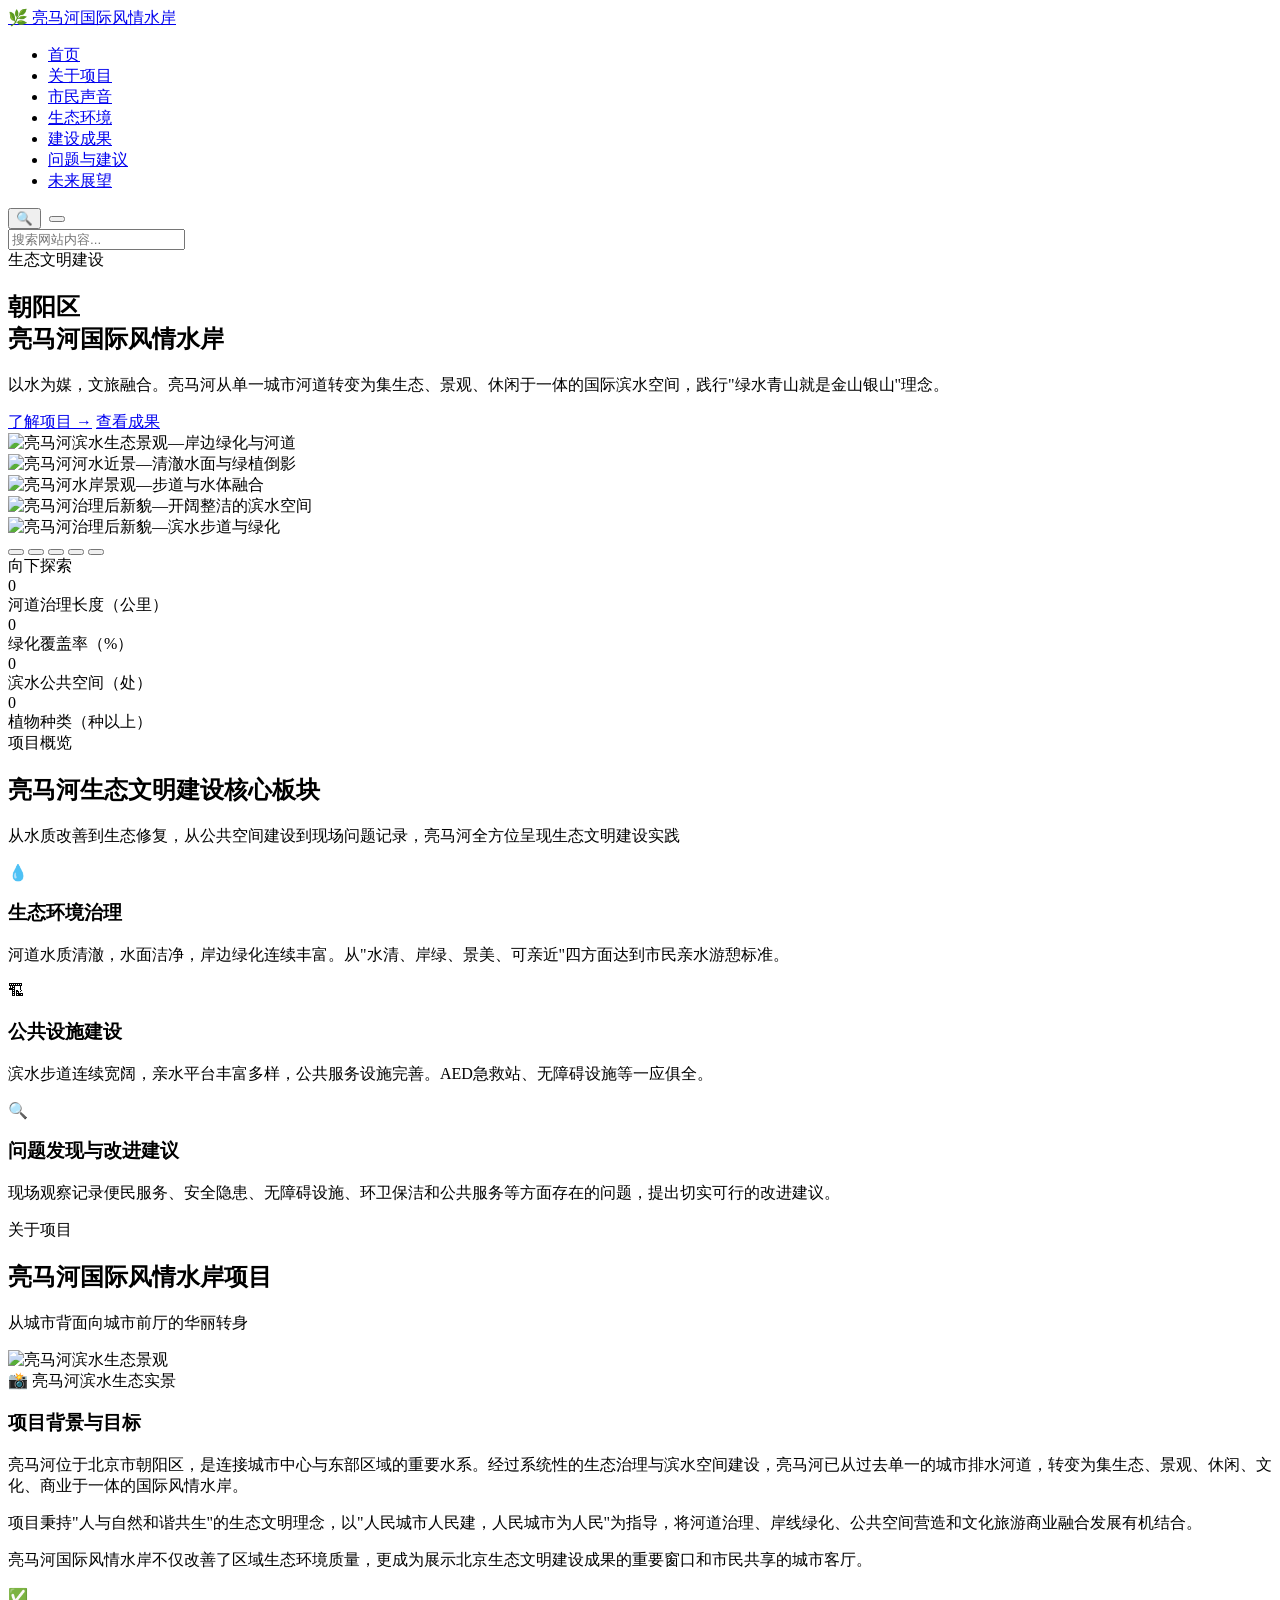
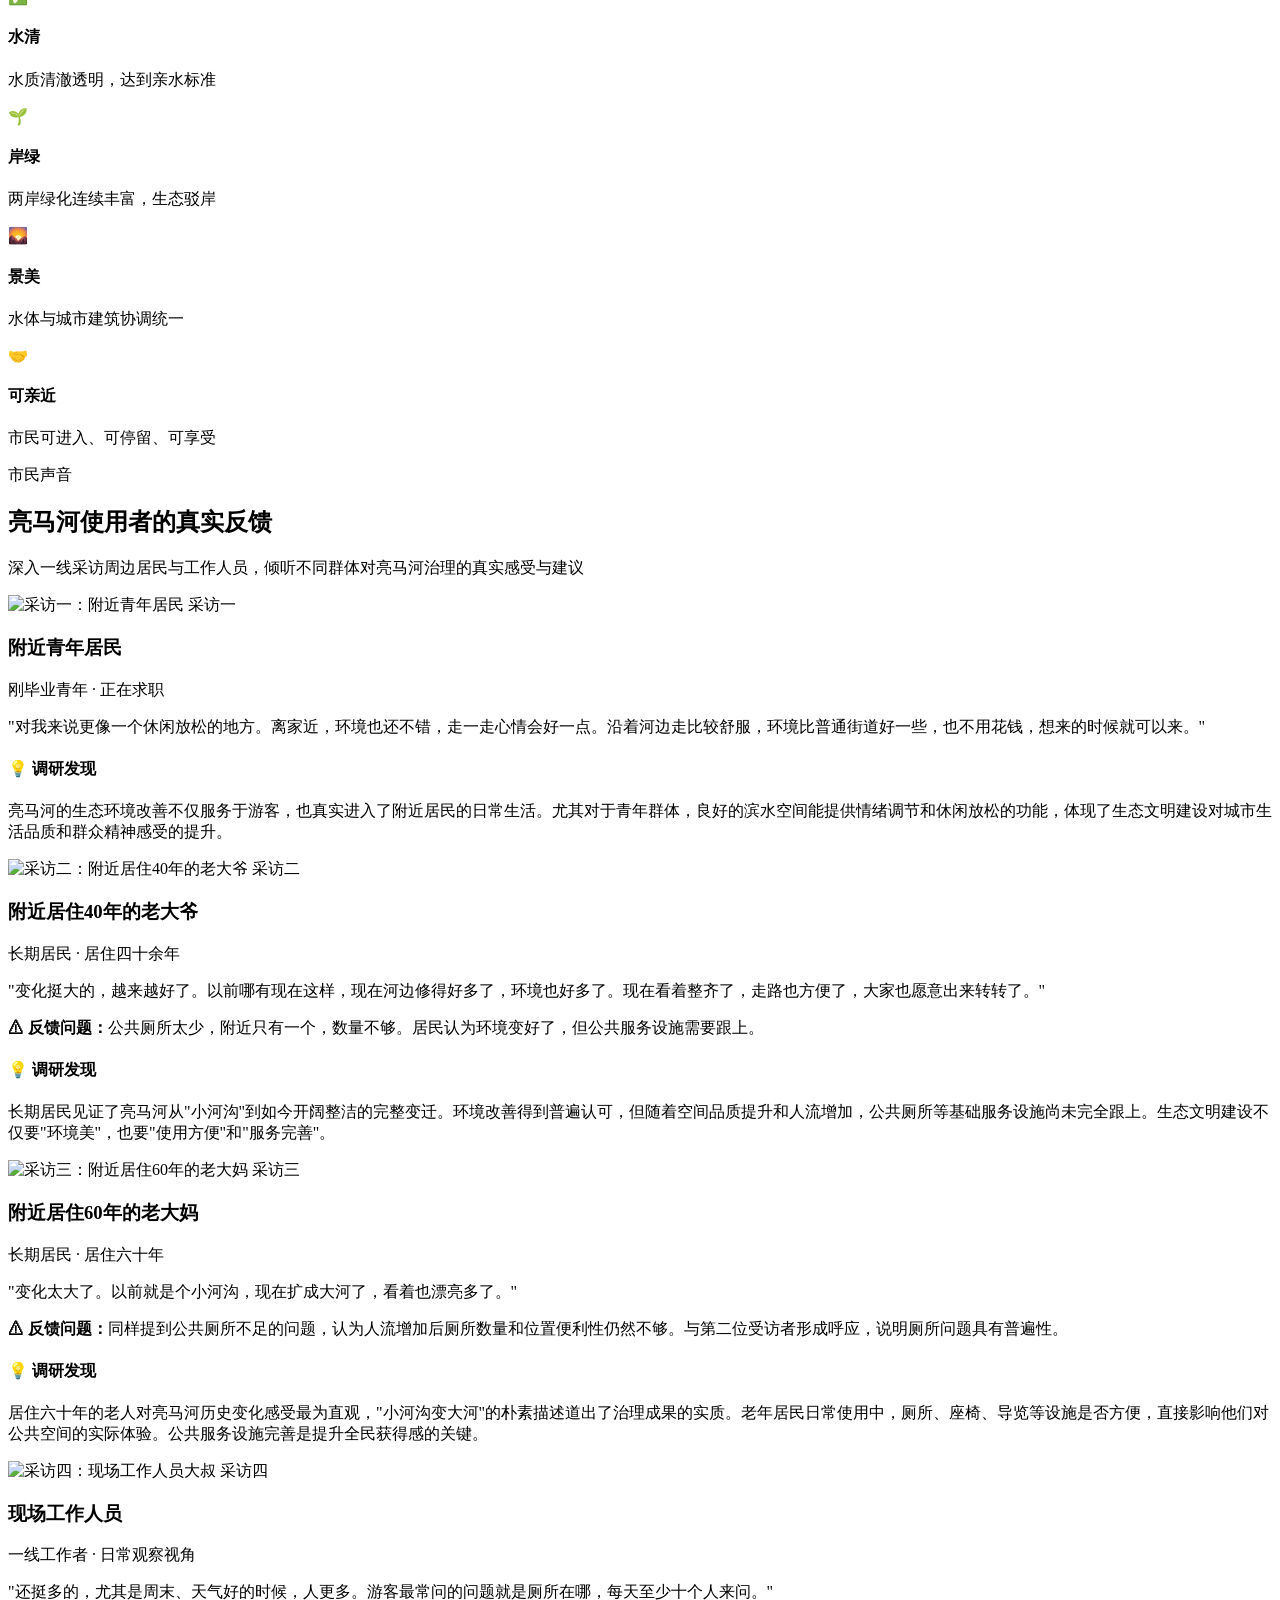
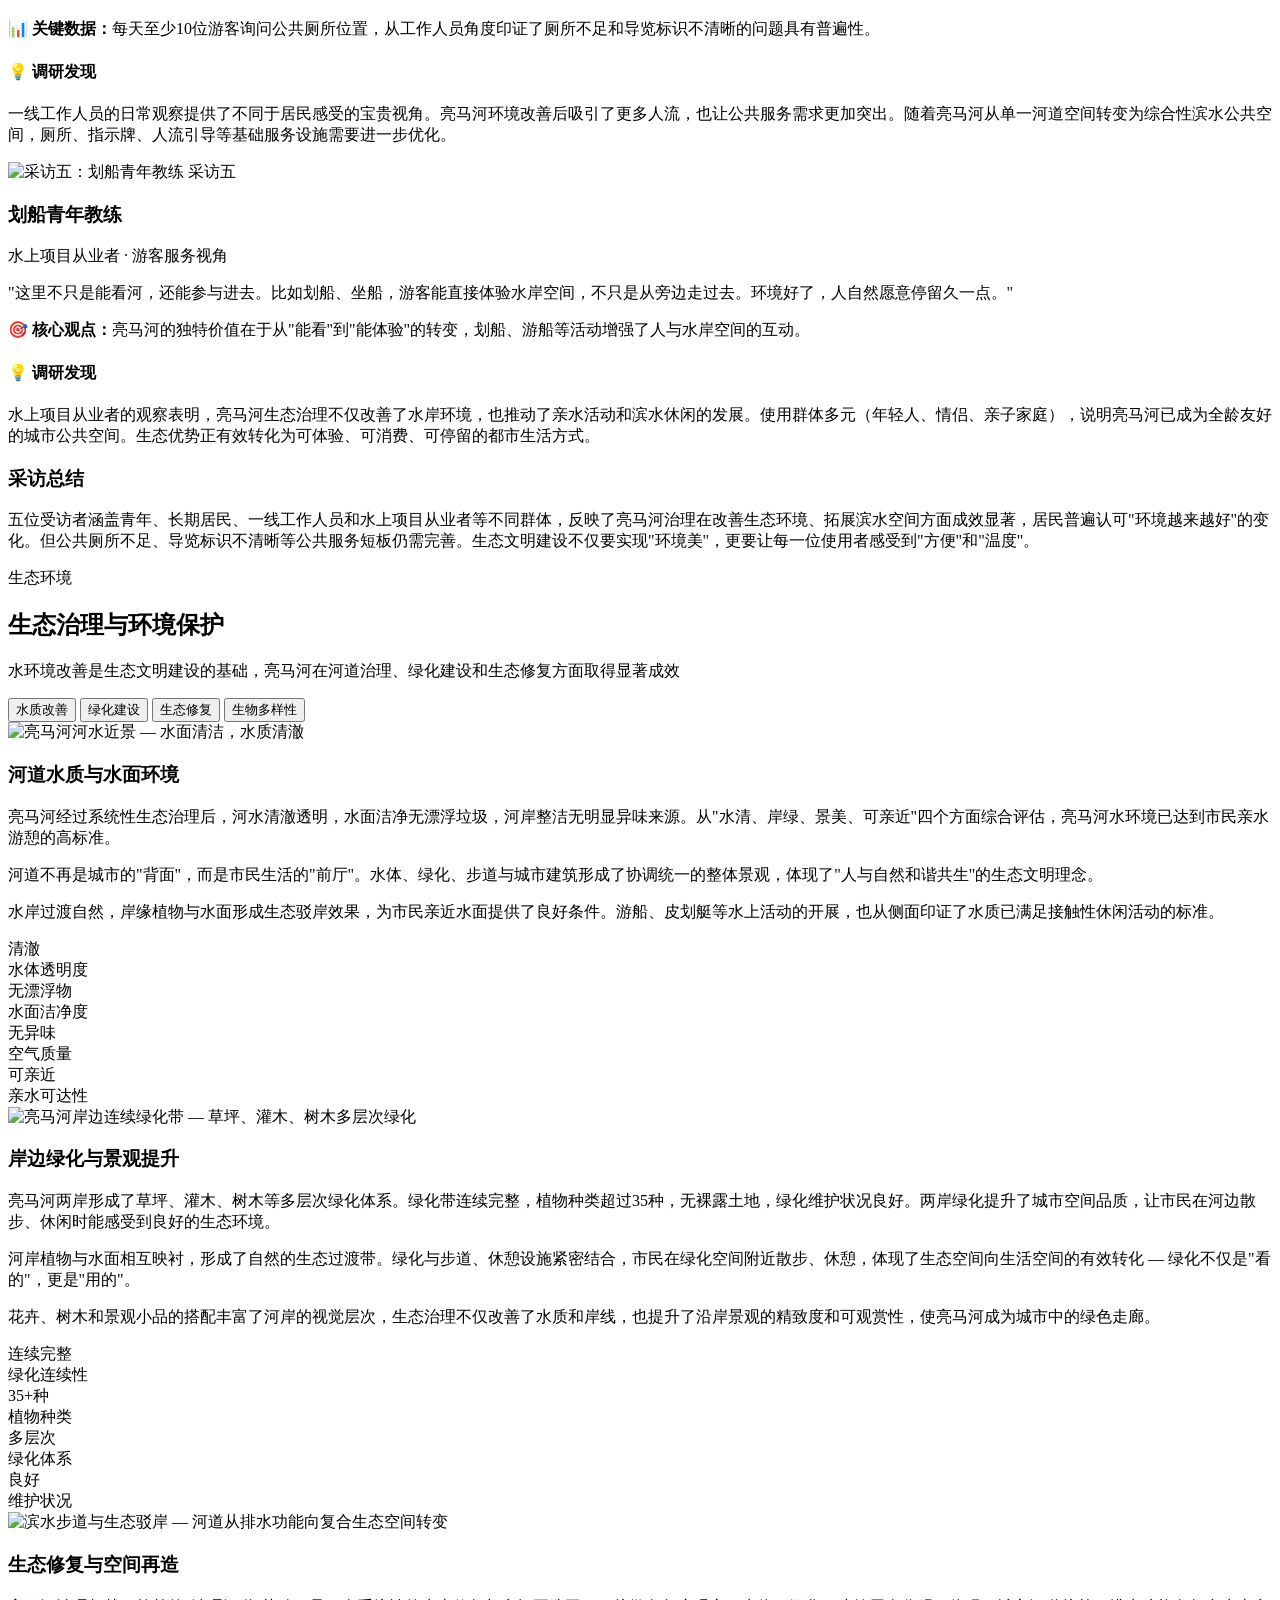
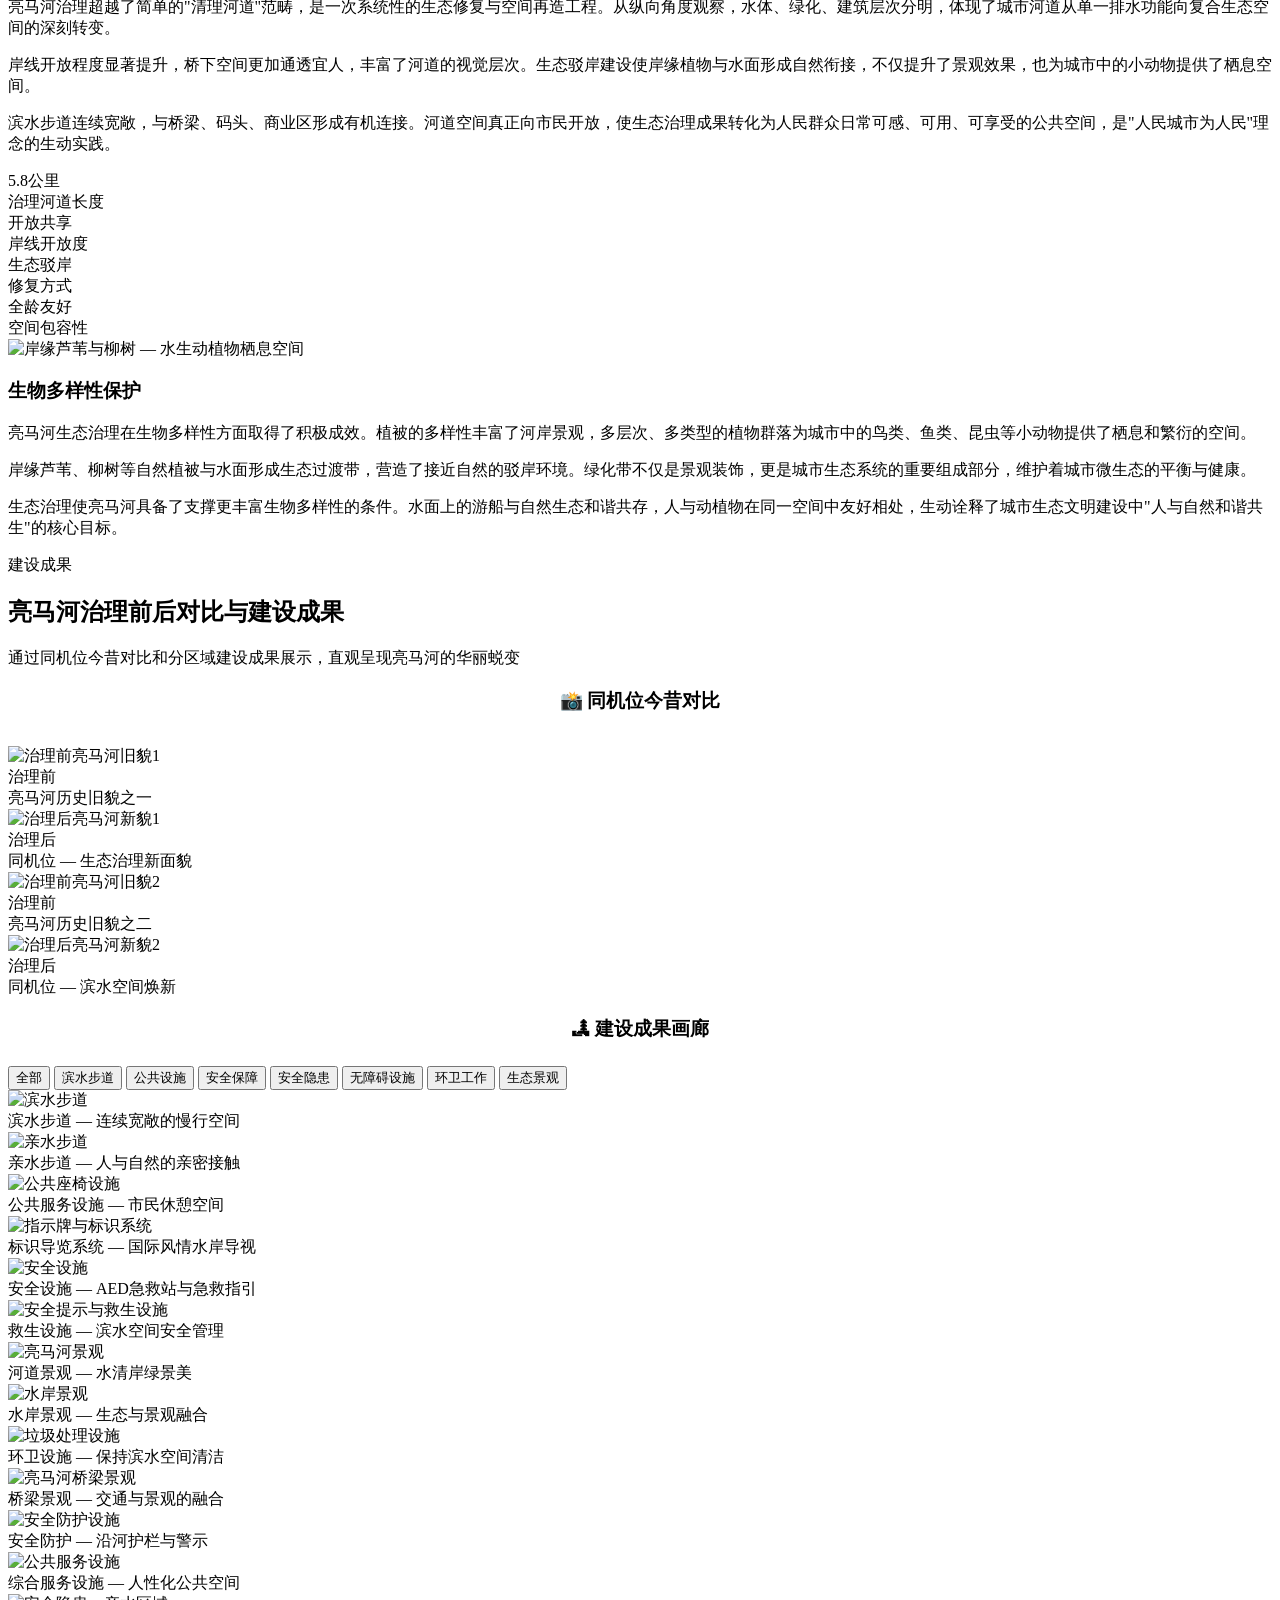
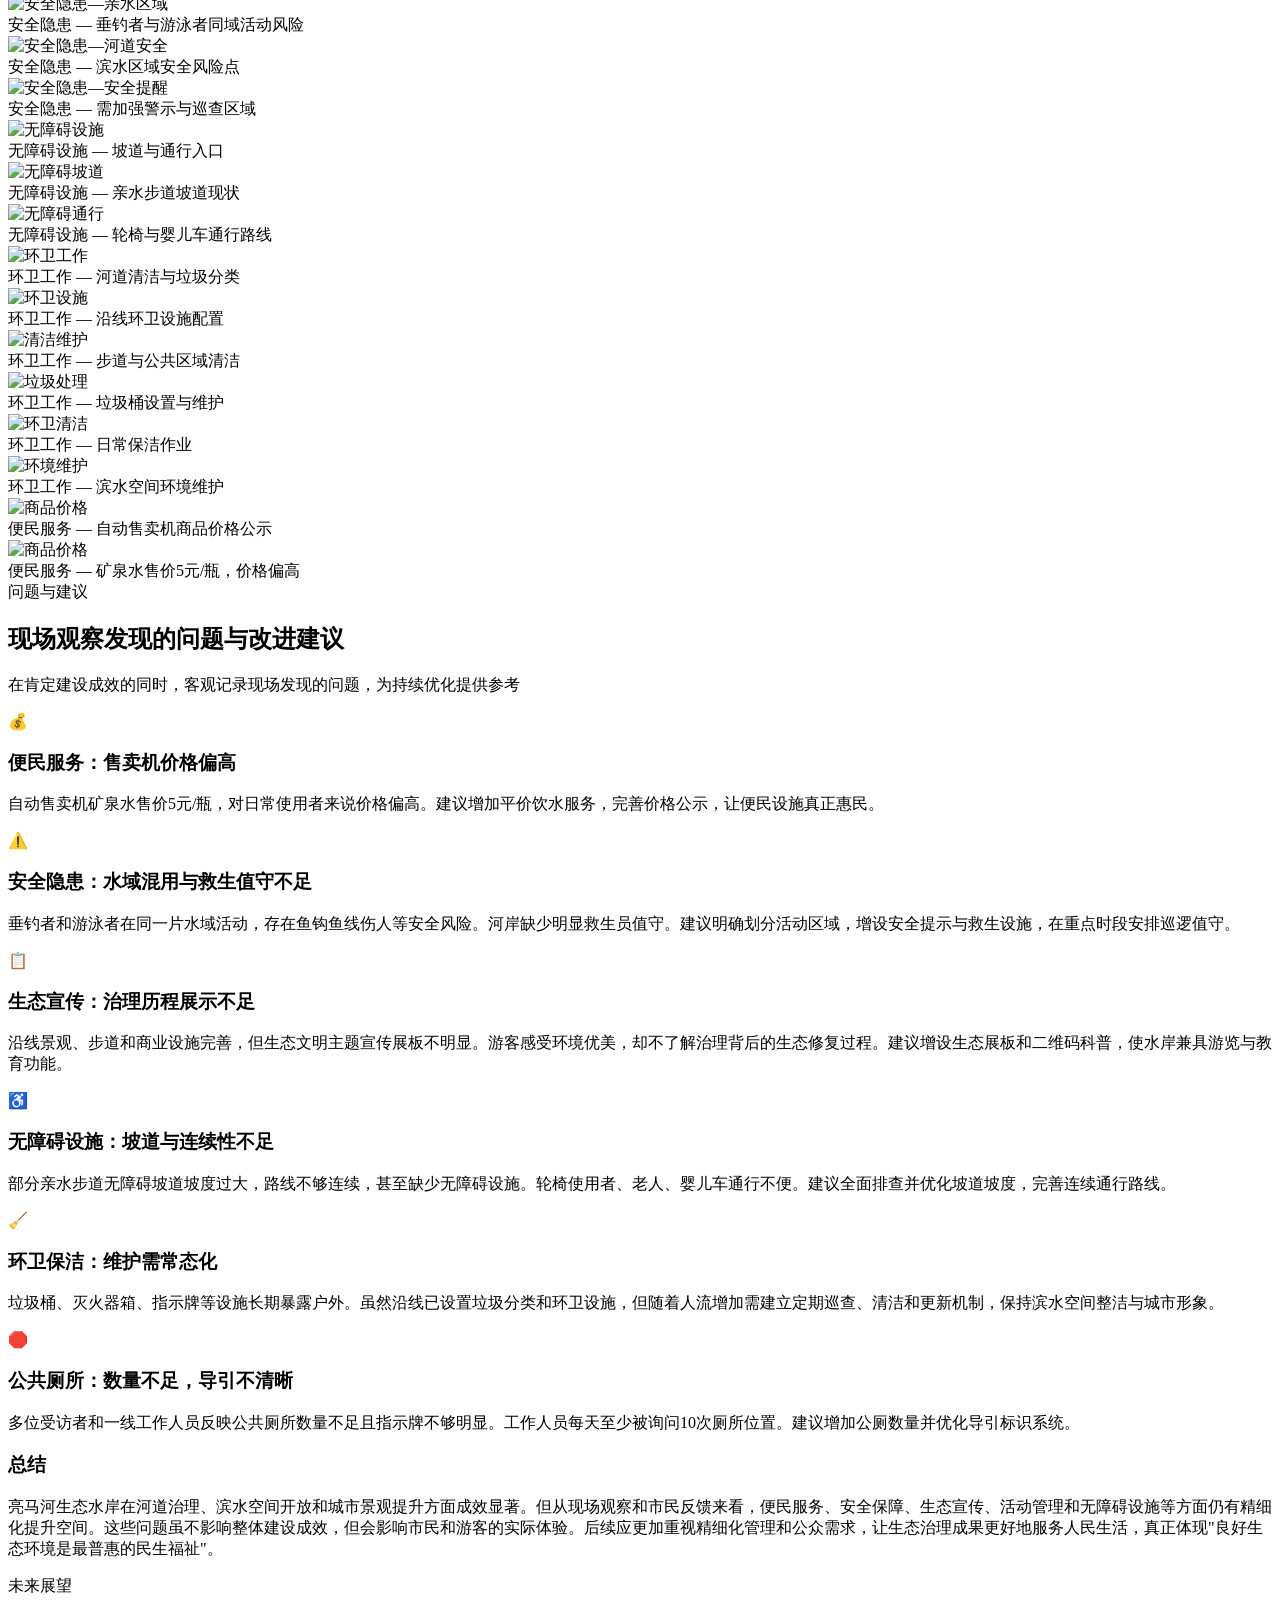
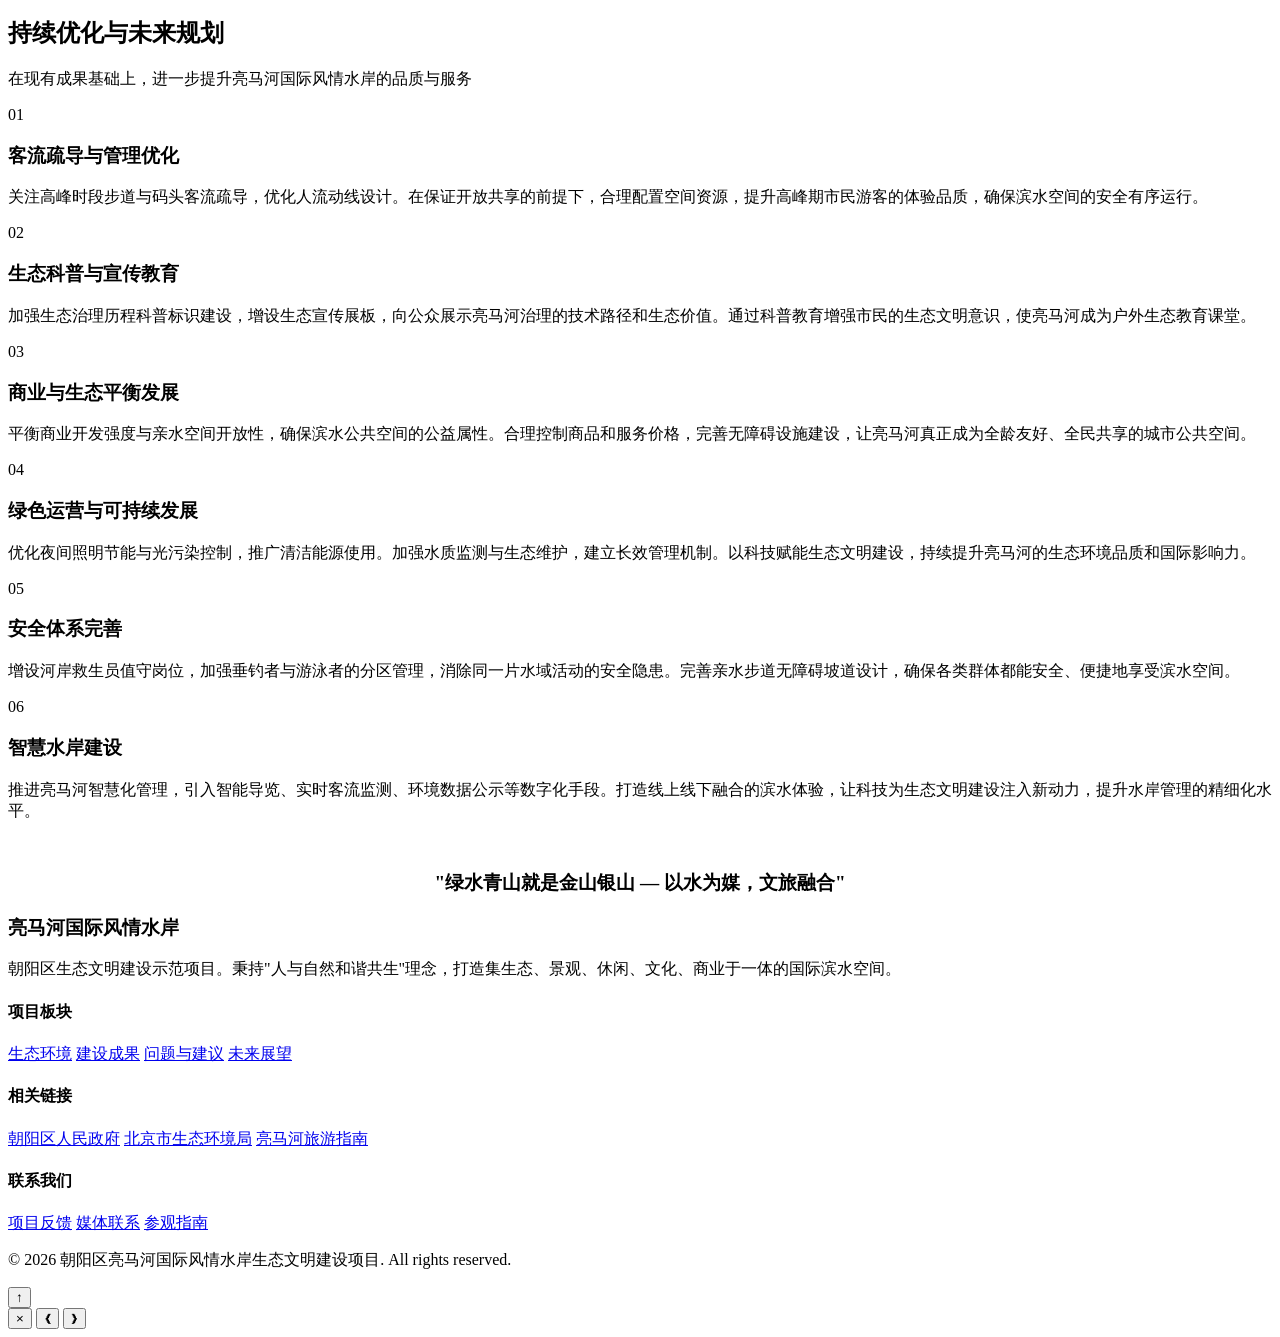
==== 4组/website/index.html @ 88ac89cf "Add files via upload" ====
<!DOCTYPE html>
<html lang="zh-CN">
<head>
  <meta charset="UTF-8">
  <meta name="viewport" content="width=device-width, initial-scale=1.0">
  <meta name="description" content="朝阳区亮马河国际风情水岸生态文明建设专题网站 - 展示亮马河生态治理、滨水空间建设、问题发现与改进建议">
  <title>生态文明建设 - 朝阳区亮马河国际风情水岸</title>
  <link rel="preconnect" href="https://fonts.googleapis.com">
  <link rel="preconnect" href="https://fonts.gstatic.com" crossorigin>
  <link href="https://fonts.googleapis.com/css2?family=Noto+Sans+SC:wght@400;500;600;700&family=Noto+Serif+SC:wght@400;600;700&display=swap" rel="stylesheet">
  <link rel="stylesheet" href="css/style.css">
</head>
<body>

<!-- ===== NAVIGATION ===== -->
<nav class="navbar" id="navbar">
  <div class="navbar-inner">
    <a href="#home" class="nav-logo">
      <span class="logo-icon">&#x1f33f;</span>
      <span>亮马河国际风情水岸</span>
    </a>
    <ul class="nav-links" id="navLinks">
      <li><a href="#home" class="active">首页</a></li>
      <li><a href="#about">关于项目</a></li>
      <li><a href="#interviews">市民声音</a></li>
      <li><a href="#ecology">生态环境</a></li>
      <li><a href="#achievements">建设成果</a></li>
      <li><a href="#issues">问题与建议</a></li>
      <li><a href="#future">未来展望</a></li>
    </ul>
    <div style="display:flex;align-items:center;gap:8px;">
      <button class="search-btn" id="searchBtn" aria-label="搜索">&#x1f50d;</button>
      <button class="nav-toggle" id="navToggle" aria-label="菜单">
        <span></span><span></span><span></span>
      </button>
    </div>
  </div>
</nav>

<!-- ===== SEARCH MODAL ===== -->
<div class="search-modal" id="searchModal">
  <div class="search-modal-content">
    <input type="text" id="searchInput" placeholder="搜索网站内容...">
    <div class="search-results" id="searchResults"></div>
  </div>
</div>

<!-- ===== HERO SECTION ===== -->
<section class="hero" id="home">
  <div class="hero-bg-shapes">
    <div class="shape shape-1"></div>
    <div class="shape shape-2"></div>
    <div class="shape shape-3"></div>
  </div>
  <div class="hero-slider">
    <div class="hero-text">
      <span class="hero-badge">生态文明建设</span>
      <h1 class="hero-title">
        朝阳区<br><span class="highlight">亮马河国际风情水岸</span>
      </h1>
      <p class="hero-desc">
        以水为媒，文旅融合。亮马河从单一城市河道转变为集生态、景观、休闲于一体的国际滨水空间，践行"绿水青山就是金山银山"理念。
      </p>
      <div class="hero-btns">
        <a href="#about" class="btn btn-primary">了解项目 &#x2192;</a>
        <a href="#achievements" class="btn btn-outline">查看成果</a>
      </div>
    </div>
    <div class="hero-visual">
      <div class="hero-carousel" id="heroCarousel">
        <div class="slide active">
          <img src="images/scenery/IMG_20260604_154757.jpg" alt="亮马河滨水生态景观—岸边绿化与河道" loading="eager" width="600" height="450">
        </div>
        <div class="slide">
          <img src="images/scenery/IMG_20260604_154814.jpg" alt="亮马河河水近景—清澈水面与绿植倒影" loading="lazy" width="600" height="450">
        </div>
        <div class="slide">
          <img src="images/scenery/c86cec60-775c-4087-a5c5-2e1668533b86.png" alt="亮马河水岸景观—步道与水体融合" loading="lazy" width="600" height="450">
        </div>
        <div class="slide">
          <img src="images/before-after/新1.jpg" alt="亮马河治理后新貌—开阔整洁的滨水空间" loading="lazy" width="600" height="450">
        </div>
        <div class="slide">
          <img src="images/before-after/新2.jpg" alt="亮马河治理后新貌—滨水步道与绿化" loading="lazy" width="600" height="450">
        </div>
      </div>
      <div class="carousel-dots" id="carouselDots">
        <button class="active" data-index="0"></button>
        <button data-index="1"></button>
        <button data-index="2"></button>
        <button data-index="3"></button>
        <button data-index="4"></button>
      </div>
    </div>
  </div>
  <div class="hero-scroll-indicator">
    <span>向下探索</span>
    <div class="arrow"></div>
  </div>
</section>

<!-- ===== STATS BAR ===== -->
<div class="stats-bar">
  <div class="stats-grid">
    <div class="stat-item">
      <div class="stat-number" data-count="5.8">0</div>
      <div class="stat-label">河道治理长度（公里）</div>
    </div>
    <div class="stat-item">
      <div class="stat-number" data-count="80">0</div>
      <div class="stat-label">绿化覆盖率（%）</div>
    </div>
    <div class="stat-item">
      <div class="stat-number" data-count="12">0</div>
      <div class="stat-label">滨水公共空间（处）</div>
    </div>
    <div class="stat-item">
      <div class="stat-number" data-count="35">0</div>
      <div class="stat-label">植物种类（种以上）</div>
    </div>
  </div>
</div>

<!-- ===== OVERVIEW SECTION ===== -->
<section class="section" id="overview">
  <div class="section-inner">
    <div class="section-header">
      <span class="section-label">项目概览</span>
      <h2 class="section-title">亮马河生态文明建设核心板块</h2>
      <p class="section-subtitle">从水质改善到生态修复，从公共空间建设到现场问题记录，亮马河全方位呈现生态文明建设实践</p>
    </div>
    <div class="overview-grid">
      <div class="overview-card" onclick="document.getElementById('ecology').scrollIntoView({behavior:'smooth'})">
        <div class="card-icon">&#x1f4a7;</div>
        <h3>生态环境治理</h3>
        <p>河道水质清澈，水面洁净，岸边绿化连续丰富。从"水清、岸绿、景美、可亲近"四方面达到市民亲水游憩标准。</p>
      </div>
      <div class="overview-card" onclick="document.getElementById('achievements').scrollIntoView({behavior:'smooth'})">
        <div class="card-icon">&#x1f3d7;</div>
        <h3>公共设施建设</h3>
        <p>滨水步道连续宽阔，亲水平台丰富多样，公共服务设施完善。AED急救站、无障碍设施等一应俱全。</p>
      </div>
      <div class="overview-card" onclick="document.getElementById('issues').scrollIntoView({behavior:'smooth'})">
        <div class="card-icon">&#x1f50d;</div>
        <h3>问题发现与改进建议</h3>
        <p>现场观察记录便民服务、安全隐患、无障碍设施、环卫保洁和公共服务等方面存在的问题，提出切实可行的改进建议。</p>
      </div>
    </div>
  </div>
</section>

<!-- ===== ABOUT SECTION ===== -->
<section class="section about-section" id="about">
  <div class="section-inner">
    <div class="section-header">
      <span class="section-label">关于项目</span>
      <h2 class="section-title">亮马河国际风情水岸项目</h2>
      <p class="section-subtitle">从城市背面向城市前厅的华丽转身</p>
    </div>
    <div class="about-grid">
      <div class="about-image-wrapper">
        <img src="images/scenery/IMG_20260604_154757.jpg" alt="亮马河滨水生态景观" loading="lazy" width="600" height="450">
        <div class="about-image-badge">&#x1f4f8; 亮马河滨水生态实景</div>
      </div>
      <div class="about-text">
        <h3>项目背景与目标</h3>
        <p>亮马河位于北京市朝阳区，是连接城市中心与东部区域的重要水系。经过系统性的生态治理与滨水空间建设，亮马河已从过去单一的城市排水河道，转变为集生态、景观、休闲、文化、商业于一体的国际风情水岸。</p>
        <p>项目秉持"人与自然和谐共生"的生态文明理念，以"人民城市人民建，人民城市为人民"为指导，将河道治理、岸线绿化、公共空间营造和文化旅游商业融合发展有机结合。</p>
        <p>亮马河国际风情水岸不仅改善了区域生态环境质量，更成为展示北京生态文明建设成果的重要窗口和市民共享的城市客厅。</p>
        <div class="about-features">
          <div class="about-feature">
            <div class="feat-icon">&#x2705;</div>
            <div class="feat-text">
              <h4>水清</h4>
              <p>水质清澈透明，达到亲水标准</p>
            </div>
          </div>
          <div class="about-feature">
            <div class="feat-icon">&#x1f331;</div>
            <div class="feat-text">
              <h4>岸绿</h4>
              <p>两岸绿化连续丰富，生态驳岸</p>
            </div>
          </div>
          <div class="about-feature">
            <div class="feat-icon">&#x1f304;</div>
            <div class="feat-text">
              <h4>景美</h4>
              <p>水体与城市建筑协调统一</p>
            </div>
          </div>
          <div class="about-feature">
            <div class="feat-icon">&#x1f91d;</div>
            <div class="feat-text">
              <h4>可亲近</h4>
              <p>市民可进入、可停留、可享受</p>
            </div>
          </div>
        </div>
      </div>
    </div>
  </div>
</section>

<!-- ===== INTERVIEWS SECTION ===== -->
<section class="section interviews-section" id="interviews">
  <div class="section-inner">
    <div class="section-header">
      <span class="section-label">市民声音</span>
      <h2 class="section-title">亮马河使用者的真实反馈</h2>
      <p class="section-subtitle">深入一线采访周边居民与工作人员，倾听不同群体对亮马河治理的真实感受与建议</p>
    </div>

    <!-- Interview 1 -->
    <div class="interview-card">
      <div class="interview-image">
        <img src="images/interviews/1.jpg" alt="采访一：附近青年居民" loading="lazy">
        <span class="interview-label">采访一</span>
      </div>
      <div class="interview-body">
        <div class="interview-header">
          <h3>附近青年居民</h3>
          <span class="interview-role">刚毕业青年 · 正在求职</span>
        </div>
        <div class="interview-quote">
          <p>"对我来说更像一个休闲放松的地方。离家近，环境也还不错，走一走心情会好一点。沿着河边走比较舒服，环境比普通街道好一些，也不用花钱，想来的时候就可以来。"</p>
        </div>
        <div class="interview-insight">
          <h4>&#x1f4a1; 调研发现</h4>
          <p>亮马河的生态环境改善不仅服务于游客，也真实进入了附近居民的日常生活。尤其对于青年群体，良好的滨水空间能提供情绪调节和休闲放松的功能，体现了生态文明建设对城市生活品质和群众精神感受的提升。</p>
        </div>
      </div>
    </div>

    <!-- Interview 2 -->
    <div class="interview-card reverse">
      <div class="interview-image">
        <img src="images/interviews/2.jpg" alt="采访二：附近居住40年的老大爷" loading="lazy">
        <span class="interview-label">采访二</span>
      </div>
      <div class="interview-body">
        <div class="interview-header">
          <h3>附近居住40年的老大爷</h3>
          <span class="interview-role">长期居民 · 居住四十余年</span>
        </div>
        <div class="interview-quote">
          <p>"变化挺大的，越来越好了。以前哪有现在这样，现在河边修得好多了，环境也好多了。现在看着整齐了，走路也方便了，大家也愿意出来转转了。"</p>
        </div>
        <div class="interview-highlight">
          <strong>&#x26a0; 反馈问题：</strong>公共厕所太少，附近只有一个，数量不够。居民认为环境变好了，但公共服务设施需要跟上。
        </div>
        <div class="interview-insight">
          <h4>&#x1f4a1; 调研发现</h4>
          <p>长期居民见证了亮马河从"小河沟"到如今开阔整洁的完整变迁。环境改善得到普遍认可，但随着空间品质提升和人流增加，公共厕所等基础服务设施尚未完全跟上。生态文明建设不仅要"环境美"，也要"使用方便"和"服务完善"。</p>
        </div>
      </div>
    </div>

    <!-- Interview 3 -->
    <div class="interview-card">
      <div class="interview-image">
        <img src="images/interviews/3.jpg" alt="采访三：附近居住60年的老大妈" loading="lazy">
        <span class="interview-label">采访三</span>
      </div>
      <div class="interview-body">
        <div class="interview-header">
          <h3>附近居住60年的老大妈</h3>
          <span class="interview-role">长期居民 · 居住六十年</span>
        </div>
        <div class="interview-quote">
          <p>"变化太大了。以前就是个小河沟，现在扩成大河了，看着也漂亮多了。"</p>
        </div>
        <div class="interview-highlight">
          <strong>&#x26a0; 反馈问题：</strong>同样提到公共厕所不足的问题，认为人流增加后厕所数量和位置便利性仍然不够。与第二位受访者形成呼应，说明厕所问题具有普遍性。
        </div>
        <div class="interview-insight">
          <h4>&#x1f4a1; 调研发现</h4>
          <p>居住六十年的老人对亮马河历史变化感受最为直观，"小河沟变大河"的朴素描述道出了治理成果的实质。老年居民日常使用中，厕所、座椅、导览等设施是否方便，直接影响他们对公共空间的实际体验。公共服务设施完善是提升全民获得感的关键。</p>
        </div>
      </div>
    </div>

    <!-- Interview 4 -->
    <div class="interview-card reverse">
      <div class="interview-image">
        <img src="images/interviews/4.jpg" alt="采访四：现场工作人员大叔" loading="lazy">
        <span class="interview-label">采访四</span>
      </div>
      <div class="interview-body">
        <div class="interview-header">
          <h3>现场工作人员</h3>
          <span class="interview-role">一线工作者 · 日常观察视角</span>
        </div>
        <div class="interview-quote">
          <p>"还挺多的，尤其是周末、天气好的时候，人更多。游客最常问的问题就是厕所在哪，每天至少十个人来问。"</p>
        </div>
        <div class="interview-highlight">
          <strong>&#x1f4ca; 关键数据：</strong>每天至少10位游客询问公共厕所位置，从工作人员角度印证了厕所不足和导览标识不清晰的问题具有普遍性。
        </div>
        <div class="interview-insight">
          <h4>&#x1f4a1; 调研发现</h4>
          <p>一线工作人员的日常观察提供了不同于居民感受的宝贵视角。亮马河环境改善后吸引了更多人流，也让公共服务需求更加突出。随着亮马河从单一河道空间转变为综合性滨水公共空间，厕所、指示牌、人流引导等基础服务设施需要进一步优化。</p>
        </div>
      </div>
    </div>

    <!-- Interview 5 -->
    <div class="interview-card">
      <div class="interview-image">
        <img src="images/interviews/5.jpg" alt="采访五：划船青年教练" loading="lazy">
        <span class="interview-label">采访五</span>
      </div>
      <div class="interview-body">
        <div class="interview-header">
          <h3>划船青年教练</h3>
          <span class="interview-role">水上项目从业者 · 游客服务视角</span>
        </div>
        <div class="interview-quote">
          <p>"这里不只是能看河，还能参与进去。比如划船、坐船，游客能直接体验水岸空间，不只是从旁边走过去。环境好了，人自然愿意停留久一点。"</p>
        </div>
        <div class="interview-highlight">
          <strong>&#x1f3af; 核心观点：</strong>亮马河的独特价值在于从"能看"到"能体验"的转变，划船、游船等活动增强了人与水岸空间的互动。
        </div>
        <div class="interview-insight">
          <h4>&#x1f4a1; 调研发现</h4>
          <p>水上项目从业者的观察表明，亮马河生态治理不仅改善了水岸环境，也推动了亲水活动和滨水休闲的发展。使用群体多元（年轻人、情侣、亲子家庭），说明亮马河已成为全龄友好的城市公共空间。生态优势正有效转化为可体验、可消费、可停留的都市生活方式。</p>
        </div>
      </div>
    </div>

    <div class="interview-summary">
      <h3>采访总结</h3>
      <p>五位受访者涵盖青年、长期居民、一线工作人员和水上项目从业者等不同群体，反映了亮马河治理在改善生态环境、拓展滨水空间方面成效显著，居民普遍认可"环境越来越好"的变化。但公共厕所不足、导览标识不清晰等公共服务短板仍需完善。生态文明建设不仅要实现"环境美"，更要让每一位使用者感受到"方便"和"温度"。</p>
    </div>

  </div>
</section>

<!-- ===== ECOLOGY SECTION ===== -->
<section class="section" id="ecology">
  <div class="section-inner">
    <div class="section-header">
      <span class="section-label">生态环境</span>
      <h2 class="section-title">生态治理与环境保护</h2>
      <p class="section-subtitle">水环境改善是生态文明建设的基础，亮马河在河道治理、绿化建设和生态修复方面取得显著成效</p>
    </div>

    <div class="ecology-tabs" id="ecologyTabs">
      <button class="ecology-tab active" data-tab="water">水质改善</button>
      <button class="ecology-tab" data-tab="green">绿化建设</button>
      <button class="ecology-tab" data-tab="eco">生态修复</button>
      <button class="ecology-tab" data-tab="bio">生物多样性</button>
    </div>

    <!-- Water Quality -->
    <div class="ecology-content active" id="tab-water">
      <div class="ecology-grid">
        <div class="ecology-image">
          <img src="images/scenery/IMG_20260604_154814.jpg" alt="亮马河河水近景 — 水面清洁，水质清澈" loading="lazy" onclick="openLightbox(this.src, '亮马河河水近景 — 水面清洁，水质清澈')">
        </div>
        <div class="ecology-info">
          <h3>河道水质与水面环境</h3>
          <p>亮马河经过系统性生态治理后，河水清澈透明，水面洁净无漂浮垃圾，河岸整洁无明显异味来源。从"水清、岸绿、景美、可亲近"四个方面综合评估，亮马河水环境已达到市民亲水游憩的高标准。</p>
          <p>河道不再是城市的"背面"，而是市民生活的"前厅"。水体、绿化、步道与城市建筑形成了协调统一的整体景观，体现了"人与自然和谐共生"的生态文明理念。</p>
          <p>水岸过渡自然，岸缘植物与水面形成生态驳岸效果，为市民亲近水面提供了良好条件。游船、皮划艇等水上活动的开展，也从侧面印证了水质已满足接触性休闲活动的标准。</p>
          <div class="ecology-metrics">
            <div class="ecology-metric">
              <div class="metric-value">清澈</div>
              <div class="metric-label">水体透明度</div>
            </div>
            <div class="ecology-metric">
              <div class="metric-value">无漂浮物</div>
              <div class="metric-label">水面洁净度</div>
            </div>
            <div class="ecology-metric">
              <div class="metric-value">无异味</div>
              <div class="metric-label">空气质量</div>
            </div>
            <div class="ecology-metric">
              <div class="metric-value">可亲近</div>
              <div class="metric-label">亲水可达性</div>
            </div>
          </div>
        </div>
      </div>
    </div>

    <!-- Greening -->
    <div class="ecology-content" id="tab-green">
      <div class="ecology-grid">
        <div class="ecology-image">
          <img src="images/scenery/IMG_20260604_154757.jpg" alt="亮马河岸边连续绿化带 — 草坪、灌木、树木多层次绿化" loading="lazy" onclick="openLightbox(this.src, '亮马河岸边连续绿化带 — 草坪、灌木、树木多层次绿化')">
        </div>
        <div class="ecology-info">
          <h3>岸边绿化与景观提升</h3>
          <p>亮马河两岸形成了草坪、灌木、树木等多层次绿化体系。绿化带连续完整，植物种类超过35种，无裸露土地，绿化维护状况良好。两岸绿化提升了城市空间品质，让市民在河边散步、休闲时能感受到良好的生态环境。</p>
          <p>河岸植物与水面相互映衬，形成了自然的生态过渡带。绿化与步道、休憩设施紧密结合，市民在绿化空间附近散步、休憩，体现了生态空间向生活空间的有效转化 — 绿化不仅是"看的"，更是"用的"。</p>
          <p>花卉、树木和景观小品的搭配丰富了河岸的视觉层次，生态治理不仅改善了水质和岸线，也提升了沿岸景观的精致度和可观赏性，使亮马河成为城市中的绿色走廊。</p>
          <div class="ecology-metrics">
            <div class="ecology-metric">
              <div class="metric-value">连续完整</div>
              <div class="metric-label">绿化连续性</div>
            </div>
            <div class="ecology-metric">
              <div class="metric-value">35+种</div>
              <div class="metric-label">植物种类</div>
            </div>
            <div class="ecology-metric">
              <div class="metric-value">多层次</div>
              <div class="metric-label">绿化体系</div>
            </div>
            <div class="ecology-metric">
              <div class="metric-value">良好</div>
              <div class="metric-label">维护状况</div>
            </div>
          </div>
        </div>
      </div>
    </div>

    <!-- Ecological Restoration -->
    <div class="ecology-content" id="tab-eco">
      <div class="ecology-grid">
        <div class="ecology-image">
          <img src="images/waterside/IMG_20260604_152009.jpg" alt="滨水步道与生态驳岸 — 河道从排水功能向复合生态空间转变" loading="lazy" onclick="openLightbox(this.src, '滨水步道与生态驳岸 — 河道从排水功能向复合生态空间转变')">
        </div>
        <div class="ecology-info">
          <h3>生态修复与空间再造</h3>
          <p>亮马河治理超越了简单的"清理河道"范畴，是一次系统性的生态修复与空间再造工程。从纵向角度观察，水体、绿化、建筑层次分明，体现了城市河道从单一排水功能向复合生态空间的深刻转变。</p>
          <p>岸线开放程度显著提升，桥下空间更加通透宜人，丰富了河道的视觉层次。生态驳岸建设使岸缘植物与水面形成自然衔接，不仅提升了景观效果，也为城市中的小动物提供了栖息空间。</p>
          <p>滨水步道连续宽敞，与桥梁、码头、商业区形成有机连接。河道空间真正向市民开放，使生态治理成果转化为人民群众日常可感、可用、可享受的公共空间，是"人民城市为人民"理念的生动实践。</p>
          <div class="ecology-metrics">
            <div class="ecology-metric">
              <div class="metric-value">5.8公里</div>
              <div class="metric-label">治理河道长度</div>
            </div>
            <div class="ecology-metric">
              <div class="metric-value">开放共享</div>
              <div class="metric-label">岸线开放度</div>
            </div>
            <div class="ecology-metric">
              <div class="metric-value">生态驳岸</div>
              <div class="metric-label">修复方式</div>
            </div>
            <div class="ecology-metric">
              <div class="metric-value">全龄友好</div>
              <div class="metric-label">空间包容性</div>
            </div>
          </div>
        </div>
      </div>
    </div>

    <!-- Biodiversity -->
    <div class="ecology-content" id="tab-bio">
      <div class="ecology-grid">
        <div class="ecology-image">
          <img src="images/scenery/c86cec60-775c-4087-a5c5-2e1668533b86.png" alt="岸缘芦苇与柳树 — 水生动植物栖息空间" loading="lazy" onclick="openLightbox(this.src, '岸缘芦苇与柳树密布 — 水生动植物栖息空间')">
        </div>
        <div class="ecology-info">
          <h3>生物多样性保护</h3>
          <p>亮马河生态治理在生物多样性方面取得了积极成效。植被的多样性丰富了河岸景观，多层次、多类型的植物群落为城市中的鸟类、鱼类、昆虫等小动物提供了栖息和繁衍的空间。</p>
          <p>岸缘芦苇、柳树等自然植被与水面形成生态过渡带，营造了接近自然的驳岸环境。绿化带不仅是景观装饰，更是城市生态系统的重要组成部分，维护着城市微生态的平衡与健康。</p>
          <p>生态治理使亮马河具备了支撑更丰富生物多样性的条件。水面上的游船与自然生态和谐共存，人与动植物在同一空间中友好相处，生动诠释了城市生态文明建设中"人与自然和谐共生"的核心目标。</p>
        </div>
      </div>
    </div>
  </div>
</section>

<!-- ===== ACHIEVEMENTS SECTION ===== -->
<section class="section achievements-section" id="achievements">
  <div class="section-inner">
    <div class="section-header">
      <span class="section-label">建设成果</span>
      <h2 class="section-title">亮马河治理前后对比与建设成果</h2>
      <p class="section-subtitle">通过同机位今昔对比和分区域建设成果展示，直观呈现亮马河的华丽蜕变</p>
    </div>

    <!-- Before/After -->
    <h3 style="text-align:center;font-family:var(--font-heading);margin-bottom:32px;color:var(--color-primary-dark);">&#x1f4f8; 同机位今昔对比</h3>
    <div class="before-after-container">
      <div class="ba-card" onclick="openLightbox(this.querySelector('img').src, '治理前 — 亮马河旧貌')">
        <img src="images/before-after/旧1.png" alt="治理前亮马河旧貌1" loading="lazy">
        <div class="ba-overlay">
          <span class="ba-label before">治理前</span>
          <div class="ba-title">亮马河历史旧貌之一</div>
        </div>
      </div>
      <div class="ba-card" onclick="openLightbox(this.querySelector('img').src, '治理后 — 亮马河新貌')">
        <img src="images/before-after/新1.jpg" alt="治理后亮马河新貌1" loading="lazy">
        <div class="ba-overlay">
          <span class="ba-label after">治理后</span>
          <div class="ba-title">同机位 — 生态治理新面貌</div>
        </div>
      </div>
      <div class="ba-card" onclick="openLightbox(this.querySelector('img').src, '治理前 — 亮马河旧貌')">
        <img src="images/before-after/旧2.png" alt="治理前亮马河旧貌2" loading="lazy">
        <div class="ba-overlay">
          <span class="ba-label before">治理前</span>
          <div class="ba-title">亮马河历史旧貌之二</div>
        </div>
      </div>
      <div class="ba-card" onclick="openLightbox(this.querySelector('img').src, '治理后 — 亮马河新貌')">
        <img src="images/before-after/新2.jpg" alt="治理后亮马河新貌2" loading="lazy">
        <div class="ba-overlay">
          <span class="ba-label after">治理后</span>
          <div class="ba-title">同机位 — 滨水空间焕新</div>
        </div>
      </div>
    </div>

    <!-- Gallery -->
    <h3 style="text-align:center;font-family:var(--font-heading);margin-bottom:24px;color:var(--color-primary-dark);">&#x1f3de; 建设成果画廊</h3>
    <div class="gallery-filter" id="galleryFilter">
      <button class="gallery-filter-btn active" data-filter="all">全部</button>
      <button class="gallery-filter-btn" data-filter="waterside">滨水步道</button>
      <button class="gallery-filter-btn" data-filter="facility">公共设施</button>
      <button class="gallery-filter-btn" data-filter="safety">安全保障</button>
      <button class="gallery-filter-btn" data-filter="hazard">安全隐患</button>
      <button class="gallery-filter-btn" data-filter="accessibility">无障碍设施</button>
      <button class="gallery-filter-btn" data-filter="sanitation">环卫工作</button>
      <button class="gallery-filter-btn" data-filter="scenery">生态景观</button>
    </div>
    <div class="gallery-grid" id="galleryGrid">
      <div class="gallery-item" data-category="waterside">
        <img src="images/waterside/IMG_20260604_152009.jpg" alt="滨水步道" loading="lazy" data-full="images/waterside/IMG_20260604_152009.jpg">
        <div class="gallery-caption">滨水步道 — 连续宽敞的慢行空间</div>
      </div>
      <div class="gallery-item" data-category="waterside">
        <img src="images/waterside/c86cec60-775c-4087-a5c5-2e1668533b86.png" alt="亲水步道" loading="lazy" data-full="images/waterside/c86cec60-775c-4087-a5c5-2e1668533b86.png">
        <div class="gallery-caption">亲水步道 — 人与自然的亲密接触</div>
      </div>
      <div class="gallery-item" data-category="facility">
        <img src="images/facilities/IMG_20260604_151950.jpg" alt="公共座椅设施" loading="lazy" data-full="images/facilities/IMG_20260604_151950.jpg">
        <div class="gallery-caption">公共服务设施 — 市民休憩空间</div>
      </div>
      <div class="gallery-item" data-category="facility">
        <img src="images/facilities/IMG_20260604_155332.jpg" alt="指示牌与标识系统" loading="lazy" data-full="images/facilities/IMG_20260604_155332.jpg">
        <div class="gallery-caption">标识导览系统 — 国际风情水岸导视</div>
      </div>
      <div class="gallery-item" data-category="safety">
        <img src="images/safety/IMG_20260604_144719.jpg" alt="安全设施" loading="lazy" data-full="images/safety/IMG_20260604_144719.jpg">
        <div class="gallery-caption">安全设施 — AED急救站与急救指引</div>
      </div>
      <div class="gallery-item" data-category="safety">
        <img src="images/safety/IMG_20260604_150226.jpg" alt="安全提示与救生设施" loading="lazy" data-full="images/safety/IMG_20260604_150226.jpg">
        <div class="gallery-caption">救生设施 — 滨水空间安全管理</div>
      </div>
      <div class="gallery-item" data-category="scenery">
        <img src="images/scenery/IMG_20260604_154814.jpg" alt="亮马河景观" loading="lazy" data-full="images/scenery/IMG_20260604_154814.jpg">
        <div class="gallery-caption">河道景观 — 水清岸绿景美</div>
      </div>
      <div class="gallery-item" data-category="scenery">
        <img src="images/scenery/c86cec60-775c-4087-a5c5-2e1668533b86.png" alt="水岸景观" loading="lazy" data-full="images/scenery/c86cec60-775c-4087-a5c5-2e1668533b86.png">
        <div class="gallery-caption">水岸景观 — 生态与景观融合</div>
      </div>
      <div class="gallery-item" data-category="facility">
        <img src="images/facilities/IMG_20260604_144729.jpg" alt="垃圾处理设施" loading="lazy" data-full="images/facilities/IMG_20260604_144729.jpg">
        <div class="gallery-caption">环卫设施 — 保持滨水空间清洁</div>
      </div>
      <div class="gallery-item" data-category="scenery">
        <img src="images/general/IMG_20260604_144154.jpg" alt="亮马河桥梁景观" loading="lazy" data-full="images/general/IMG_20260604_144154.jpg">
        <div class="gallery-caption">桥梁景观 — 交通与景观的融合</div>
      </div>
      <div class="gallery-item" data-category="safety">
        <img src="images/safety/IMG_20260604_145545.jpg" alt="安全防护设施" loading="lazy" data-full="images/safety/IMG_20260604_145545.jpg">
        <div class="gallery-caption">安全防护 — 沿河护栏与警示</div>
      </div>
      <div class="gallery-item" data-category="facility">
        <img src="images/facilities/893d1a5a-107c-49bf-8001-80be85fd7d25.png" alt="公共服务设施" loading="lazy" data-full="images/facilities/893d1a5a-107c-49bf-8001-80be85fd7d25.png">
        <div class="gallery-caption">综合服务设施 — 人性化公共空间</div>
      </div>
      <div class="gallery-item" data-category="hazard">
        <img src="images/hazards/IMG_20260604_144418.jpg" alt="安全隐患—亲水区域" loading="lazy" data-full="images/hazards/IMG_20260604_144418.jpg">
        <div class="gallery-caption">安全隐患 — 垂钓者与游泳者同域活动风险</div>
      </div>
      <div class="gallery-item" data-category="hazard">
        <img src="images/hazards/IMG_20260604_145854.jpg" alt="安全隐患—河道安全" loading="lazy" data-full="images/hazards/IMG_20260604_145854.jpg">
        <div class="gallery-caption">安全隐患 — 滨水区域安全风险点</div>
      </div>
      <div class="gallery-item" data-category="hazard">
        <img src="images/hazards/IMG_20260604_153116.jpg" alt="安全隐患—安全提醒" loading="lazy" data-full="images/hazards/IMG_20260604_153116.jpg">
        <div class="gallery-caption">安全隐患 — 需加强警示与巡查区域</div>
      </div>
      <div class="gallery-item" data-category="accessibility">
        <img src="images/accessibility/6bee9304-7bec-4519-8cec-eddd19a7fdcb.png" alt="无障碍设施" loading="lazy" data-full="images/accessibility/6bee9304-7bec-4519-8cec-eddd19a7fdcb.png">
        <div class="gallery-caption">无障碍设施 — 坡道与通行入口</div>
      </div>
      <div class="gallery-item" data-category="accessibility">
        <img src="images/accessibility/IMG_20260604_150457.jpg" alt="无障碍坡道" loading="lazy" data-full="images/accessibility/IMG_20260604_150457.jpg">
        <div class="gallery-caption">无障碍设施 — 亲水步道坡道现状</div>
      </div>
      <div class="gallery-item" data-category="accessibility">
        <img src="images/accessibility/IMG_20260604_152036.jpg" alt="无障碍通行" loading="lazy" data-full="images/accessibility/IMG_20260604_152036.jpg">
        <div class="gallery-caption">无障碍设施 — 轮椅与婴儿车通行路线</div>
      </div>
      <div class="gallery-item" data-category="sanitation">
        <img src="images/sanitation/76065786-af2a-4c60-883e-49c5294d1c42.png" alt="环卫工作" loading="lazy" data-full="images/sanitation/76065786-af2a-4c60-883e-49c5294d1c42.png">
        <div class="gallery-caption">环卫工作 — 河道清洁与垃圾分类</div>
      </div>
      <div class="gallery-item" data-category="sanitation">
        <img src="images/sanitation/IMG_20260604_144729.jpg" alt="环卫设施" loading="lazy" data-full="images/sanitation/IMG_20260604_144729.jpg">
        <div class="gallery-caption">环卫工作 — 沿线环卫设施配置</div>
      </div>
      <div class="gallery-item" data-category="sanitation">
        <img src="images/sanitation/IMG_20260604_145209.jpg" alt="清洁维护" loading="lazy" data-full="images/sanitation/IMG_20260604_145209.jpg">
        <div class="gallery-caption">环卫工作 — 步道与公共区域清洁</div>
      </div>
      <div class="gallery-item" data-category="sanitation">
        <img src="images/sanitation/IMG_20260604_153834.jpg" alt="垃圾处理" loading="lazy" data-full="images/sanitation/IMG_20260604_153834.jpg">
        <div class="gallery-caption">环卫工作 — 垃圾桶设置与维护</div>
      </div>
      <div class="gallery-item" data-category="sanitation">
        <img src="images/sanitation/IMG_20260604_154139.jpg" alt="环卫清洁" loading="lazy" data-full="images/sanitation/IMG_20260604_154139.jpg">
        <div class="gallery-caption">环卫工作 — 日常保洁作业</div>
      </div>
      <div class="gallery-item" data-category="sanitation">
        <img src="images/sanitation/IMG_20260604_155937.jpg" alt="环境维护" loading="lazy" data-full="images/sanitation/IMG_20260604_155937.jpg">
        <div class="gallery-caption">环卫工作 — 滨水空间环境维护</div>
      </div>
      <div class="gallery-item" data-category="facility">
        <img src="images/pricing/1f3a20b2-8ebf-4f18-a389-f907e43ce4e0.png" alt="商品价格" loading="lazy" data-full="images/pricing/1f3a20b2-8ebf-4f18-a389-f907e43ce4e0.png">
        <div class="gallery-caption">便民服务 — 自动售卖机商品价格公示</div>
      </div>
      <div class="gallery-item" data-category="facility">
        <img src="images/pricing/IMG_20260604_144701.jpg" alt="商品价格" loading="lazy" data-full="images/pricing/IMG_20260604_144701.jpg">
        <div class="gallery-caption">便民服务 — 矿泉水售价5元/瓶，价格偏高</div>
      </div>
    </div>
  </div>
</section>

<!-- ===== ISSUES SECTION ===== -->
<section class="section issues-section" id="issues">
  <div class="section-inner">
    <div class="section-header">
      <span class="section-label">问题与建议</span>
      <h2 class="section-title">现场观察发现的问题与改进建议</h2>
      <p class="section-subtitle">在肯定建设成效的同时，客观记录现场发现的问题，为持续优化提供参考</p>
    </div>

    <div class="issues-grid">
      <div class="issue-card">
        <div class="issue-icon">&#x1f4b0;</div>
        <h3>便民服务：售卖机价格偏高</h3>
        <p>自动售卖机矿泉水售价5元/瓶，对日常使用者来说价格偏高。建议增加平价饮水服务，完善价格公示，让便民设施真正惠民。</p>
      </div>
      <div class="issue-card">
        <div class="issue-icon">&#x26a0;&#xfe0f;</div>
        <h3>安全隐患：水域混用与救生值守不足</h3>
        <p>垂钓者和游泳者在同一片水域活动，存在鱼钩鱼线伤人等安全风险。河岸缺少明显救生员值守。建议明确划分活动区域，增设安全提示与救生设施，在重点时段安排巡逻值守。</p>
      </div>
      <div class="issue-card">
        <div class="issue-icon">&#x1f4cb;</div>
        <h3>生态宣传：治理历程展示不足</h3>
        <p>沿线景观、步道和商业设施完善，但生态文明主题宣传展板不明显。游客感受环境优美，却不了解治理背后的生态修复过程。建议增设生态展板和二维码科普，使水岸兼具游览与教育功能。</p>
      </div>
      <div class="issue-card">
        <div class="issue-icon">&#x267f;</div>
        <h3>无障碍设施：坡道与连续性不足</h3>
        <p>部分亲水步道无障碍坡道坡度过大，路线不够连续，甚至缺少无障碍设施。轮椅使用者、老人、婴儿车通行不便。建议全面排查并优化坡道坡度，完善连续通行路线。</p>
      </div>
      <div class="issue-card">
        <div class="issue-icon">&#x1f9f9;</div>
        <h3>环卫保洁：维护需常态化</h3>
        <p>垃圾桶、灭火器箱、指示牌等设施长期暴露户外。虽然沿线已设置垃圾分类和环卫设施，但随着人流增加需建立定期巡查、清洁和更新机制，保持滨水空间整洁与城市形象。</p>
      </div>
      <div class="issue-card">
        <div class="issue-icon">&#x1f6d1;</div>
        <h3>公共厕所：数量不足，导引不清晰</h3>
        <p>多位受访者和一线工作人员反映公共厕所数量不足且指示牌不够明显。工作人员每天至少被询问10次厕所位置。建议增加公厕数量并优化导引标识系统。</p>
      </div>
    </div>

    <div class="issues-summary">
      <h3>总结</h3>
      <p>亮马河生态水岸在河道治理、滨水空间开放和城市景观提升方面成效显著。但从现场观察和市民反馈来看，便民服务、安全保障、生态宣传、活动管理和无障碍设施等方面仍有精细化提升空间。这些问题虽不影响整体建设成效，但会影响市民和游客的实际体验。后续应更加重视精细化管理和公众需求，让生态治理成果更好地服务人民生活，真正体现"良好生态环境是最普惠的民生福祉"。</p>
    </div>
  </div>
</section>

<!-- ===== FUTURE SECTION ===== -->
<section class="section future-section" id="future">
  <div class="section-inner">
    <div class="section-header">
      <span class="section-label">未来展望</span>
      <h2 class="section-title">持续优化与未来规划</h2>
      <p class="section-subtitle">在现有成果基础上，进一步提升亮马河国际风情水岸的品质与服务</p>
    </div>
    <div class="future-grid">
      <div class="future-card">
        <div class="future-num">01</div>
        <h3>客流疏导与管理优化</h3>
        <p>关注高峰时段步道与码头客流疏导，优化人流动线设计。在保证开放共享的前提下，合理配置空间资源，提升高峰期市民游客的体验品质，确保滨水空间的安全有序运行。</p>
      </div>
      <div class="future-card">
        <div class="future-num">02</div>
        <h3>生态科普与宣传教育</h3>
        <p>加强生态治理历程科普标识建设，增设生态宣传展板，向公众展示亮马河治理的技术路径和生态价值。通过科普教育增强市民的生态文明意识，使亮马河成为户外生态教育课堂。</p>
      </div>
      <div class="future-card">
        <div class="future-num">03</div>
        <h3>商业与生态平衡发展</h3>
        <p>平衡商业开发强度与亲水空间开放性，确保滨水公共空间的公益属性。合理控制商品和服务价格，完善无障碍设施建设，让亮马河真正成为全龄友好、全民共享的城市公共空间。</p>
      </div>
      <div class="future-card">
        <div class="future-num">04</div>
        <h3>绿色运营与可持续发展</h3>
        <p>优化夜间照明节能与光污染控制，推广清洁能源使用。加强水质监测与生态维护，建立长效管理机制。以科技赋能生态文明建设，持续提升亮马河的生态环境品质和国际影响力。</p>
      </div>
      <div class="future-card">
        <div class="future-num">05</div>
        <h3>安全体系完善</h3>
        <p>增设河岸救生员值守岗位，加强垂钓者与游泳者的分区管理，消除同一片水域活动的安全隐患。完善亲水步道无障碍坡道设计，确保各类群体都能安全、便捷地享受滨水空间。</p>
      </div>
      <div class="future-card">
        <div class="future-num">06</div>
        <h3>智慧水岸建设</h3>
        <p>推进亮马河智慧化管理，引入智能导览、实时客流监测、环境数据公示等数字化手段。打造线上线下融合的滨水体验，让科技为生态文明建设注入新动力，提升水岸管理的精细化水平。</p>
      </div>
    </div>
    <div style="text-align:center;margin-top:48px;">
      <p style="font-family:var(--font-heading);font-size:1.2rem;color:var(--color-primary-dark);font-weight:600;">
        "绿水青山就是金山银山 — 以水为媒，文旅融合"
      </p>
    </div>
  </div>
</section>

<!-- ===== FOOTER ===== -->
<footer class="footer">
  <div class="footer-inner">
    <div class="footer-brand">
      <h3>亮马河国际风情水岸</h3>
      <p>朝阳区生态文明建设示范项目。秉持"人与自然和谐共生"理念，打造集生态、景观、休闲、文化、商业于一体的国际滨水空间。</p>
    </div>
    <div class="footer-col">
      <h4>项目板块</h4>
      <a href="#ecology">生态环境</a>
      <a href="#achievements">建设成果</a>
      <a href="#issues">问题与建议</a>
      <a href="#future">未来展望</a>
    </div>
    <div class="footer-col">
      <h4>相关链接</h4>
      <a href="http://www.bjchy.gov.cn/" target="_blank" rel="noopener">朝阳区人民政府</a>
      <a href="https://sthjj.beijing.gov.cn/" target="_blank" rel="noopener">北京市生态环境局</a>
      <a href="https://s.visitbeijing.com.cn/attraction/120992" target="_blank" rel="noopener">亮马河旅游指南</a>
    </div>
    <div class="footer-col">
      <h4>联系我们</h4>
      <a href="#">项目反馈</a>
      <a href="#">媒体联系</a>
      <a href="#">参观指南</a>
    </div>
  </div>
  <div class="footer-bottom">
    <p>&copy; 2026 朝阳区亮马河国际风情水岸生态文明建设项目. All rights reserved.</p>
  </div>
</footer>

<!-- ===== BACK TO TOP ===== -->
<button class="back-to-top" id="backToTop" aria-label="返回顶部">&#x2191;</button>

<!-- ===== LIGHTBOX ===== -->
<div class="lightbox" id="lightbox">
  <button class="lightbox-close" id="lightboxClose">&times;</button>
  <button class="lightbox-nav prev" id="lightboxPrev">&#x276E;</button>
  <button class="lightbox-nav next" id="lightboxNext">&#x276F;</button>
  <img src="" alt="" id="lightboxImg">
  <div class="lightbox-caption" id="lightboxCaption"></div>
</div>

<script src="js/main.js"></script>
</body>
</html>
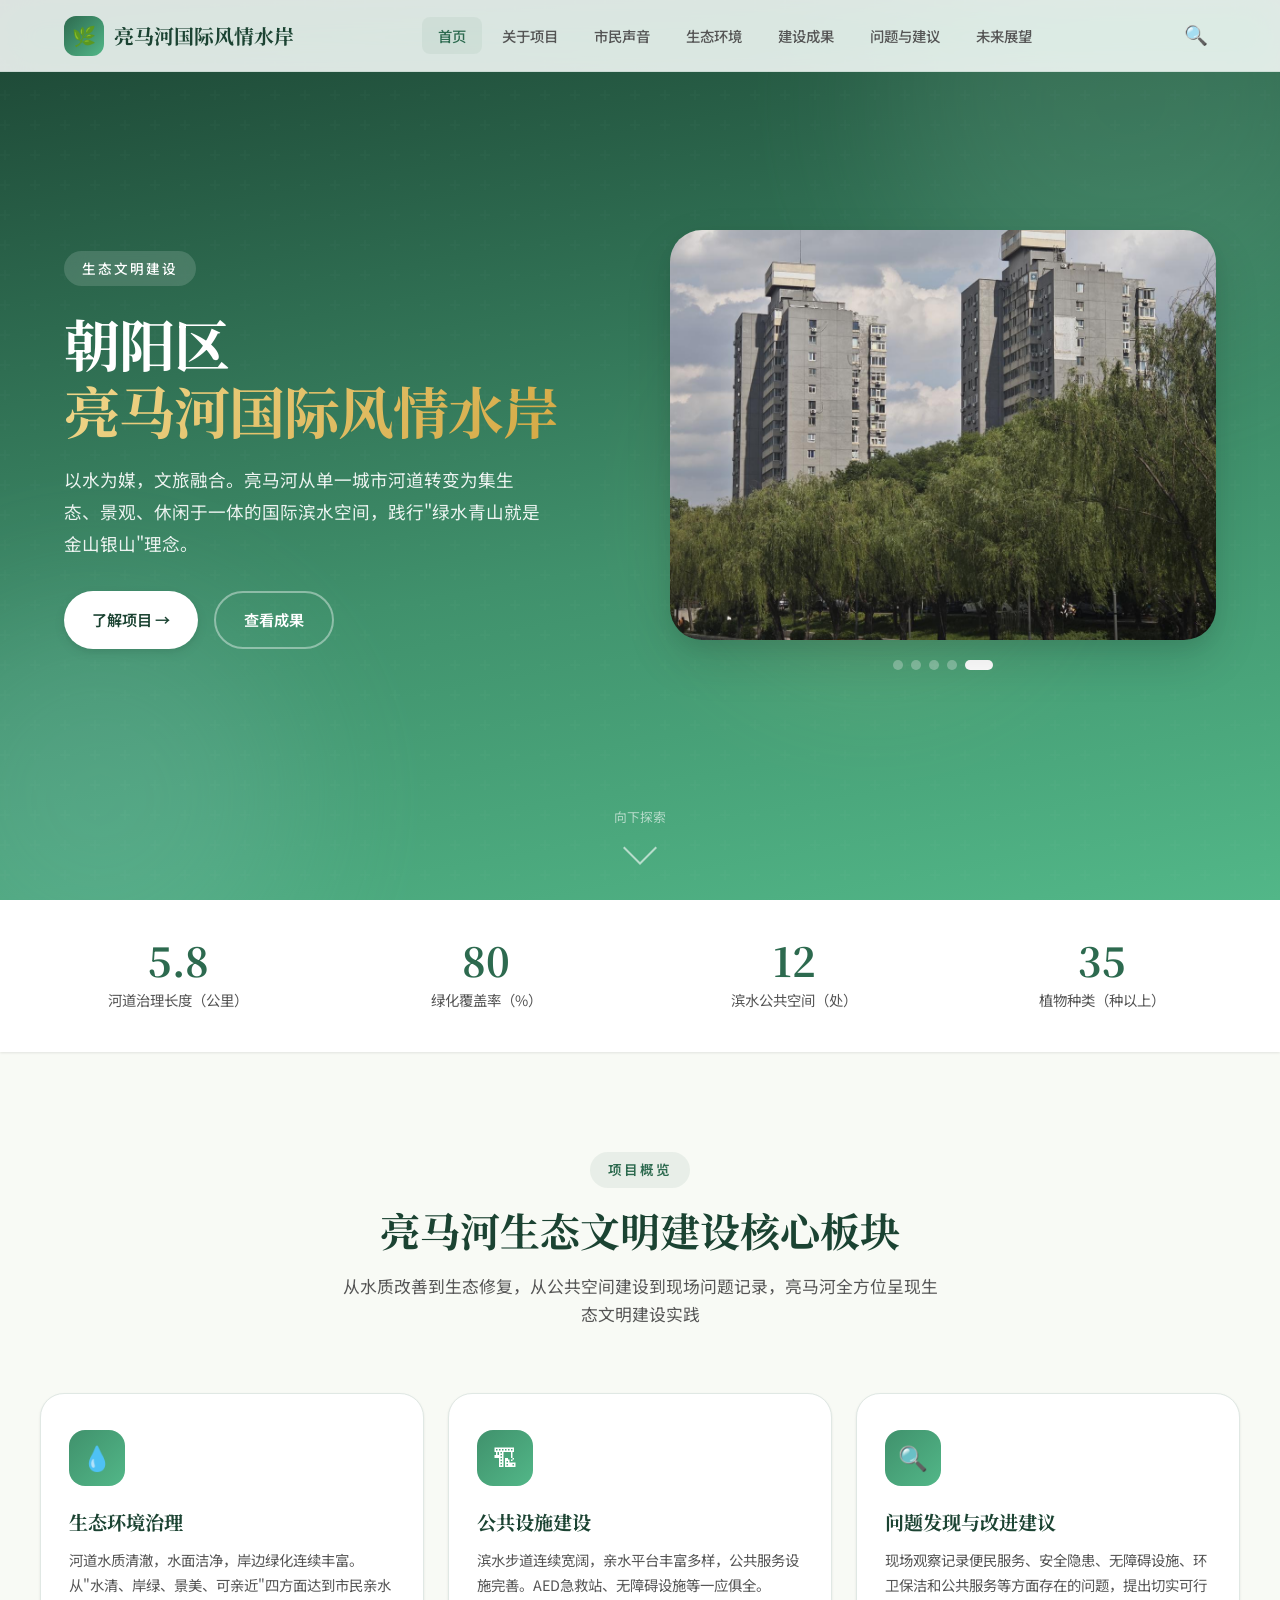
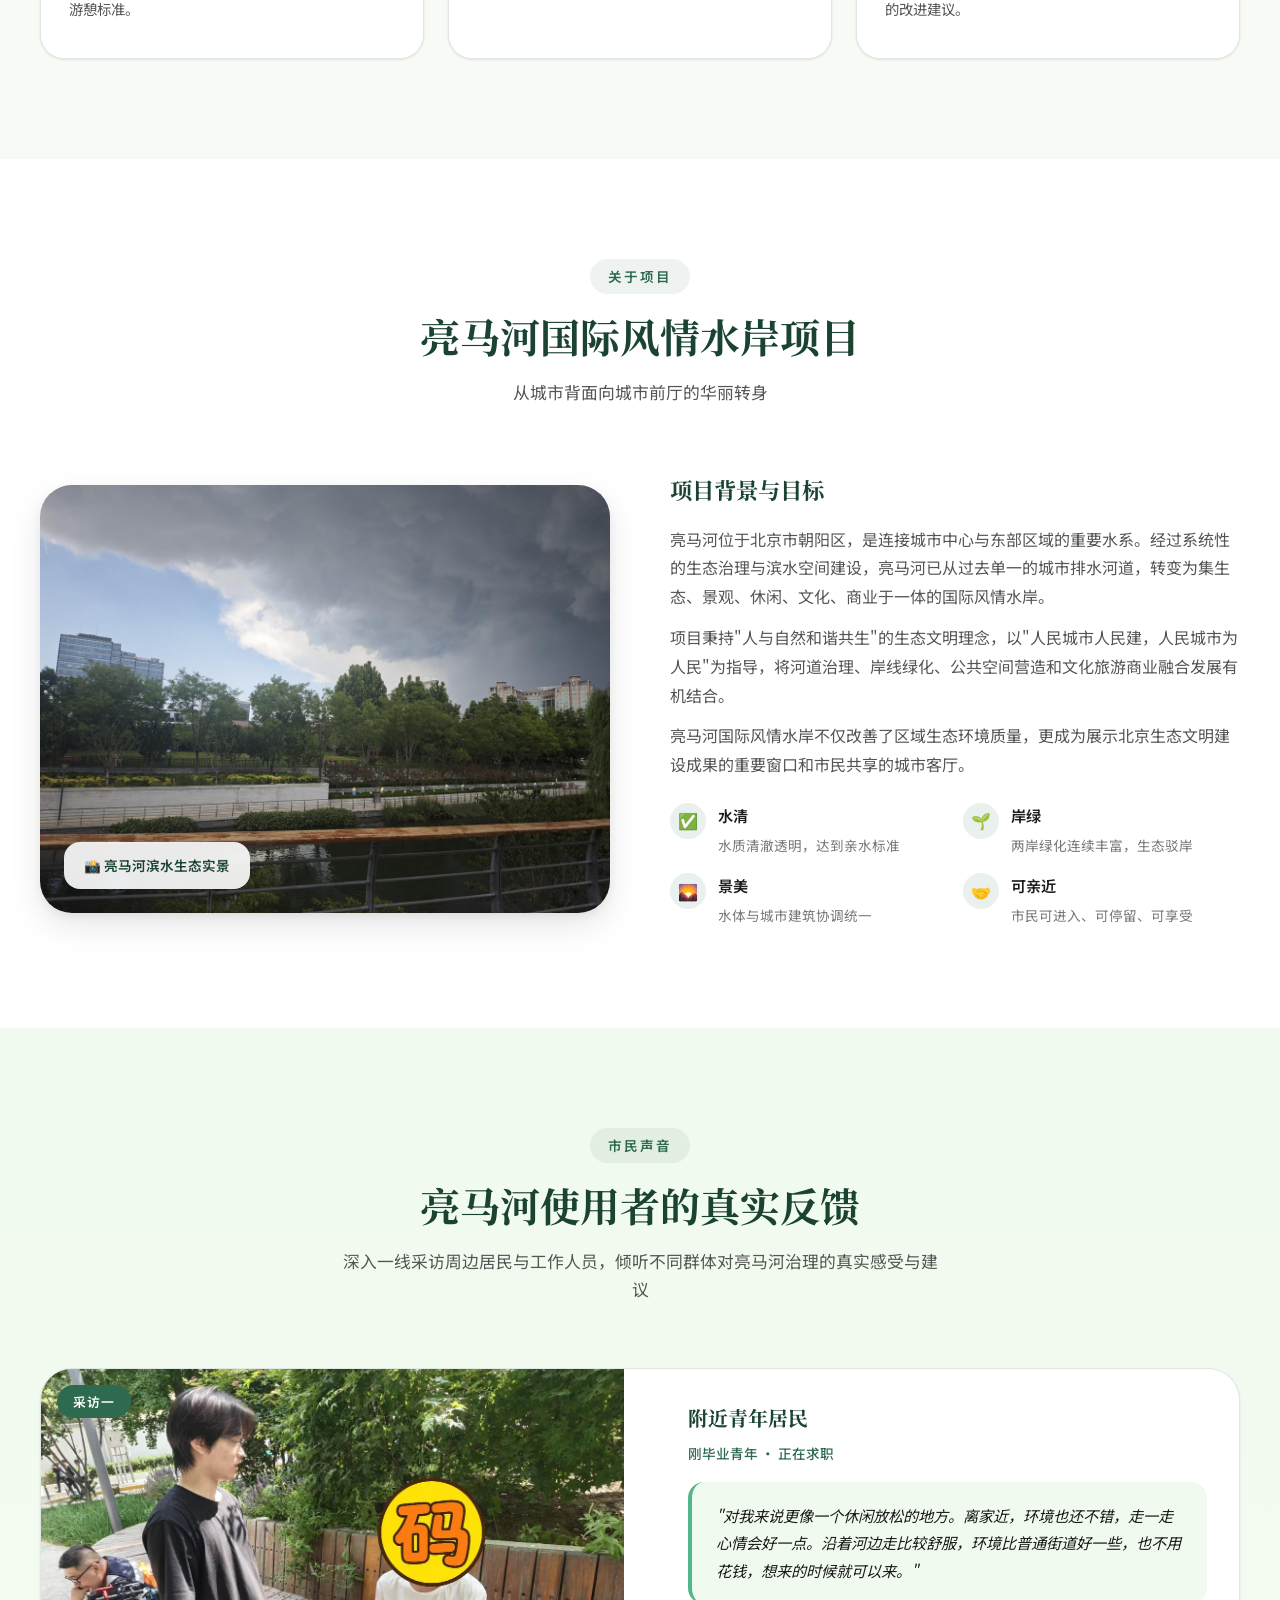
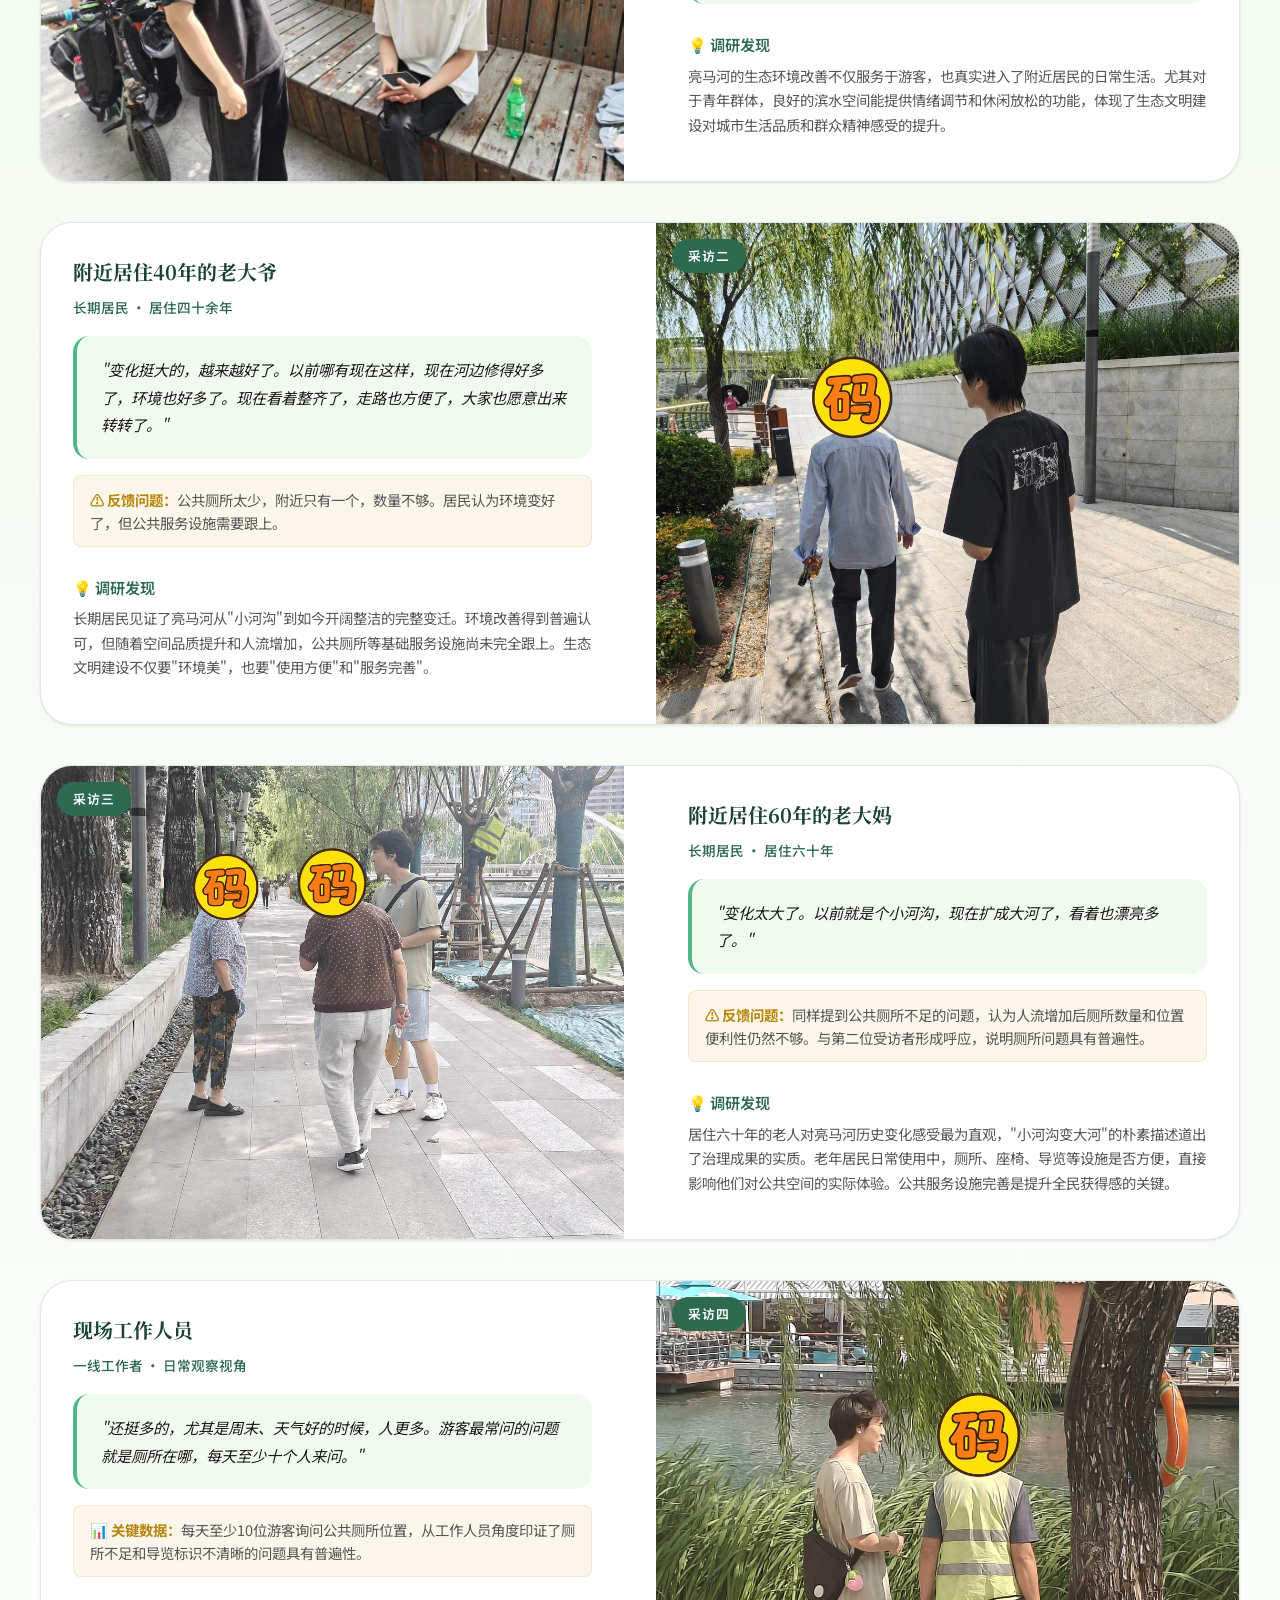
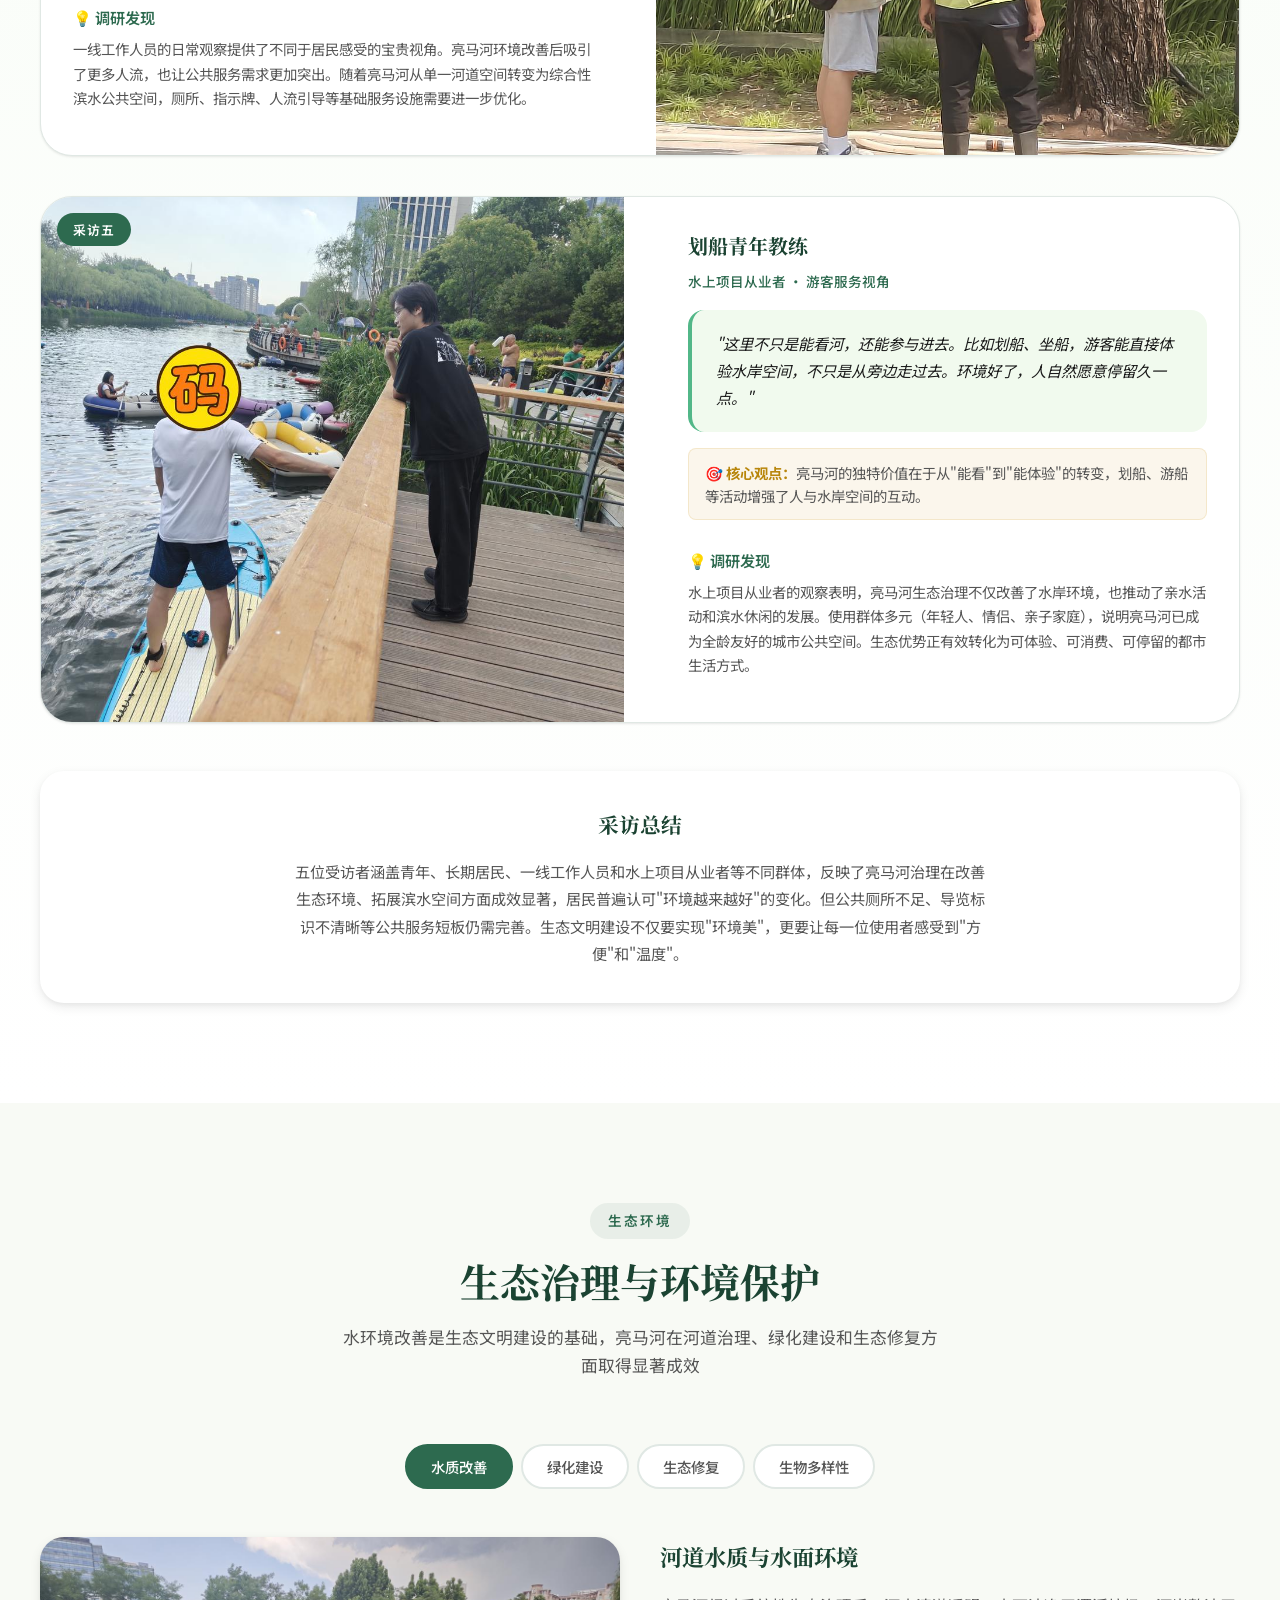
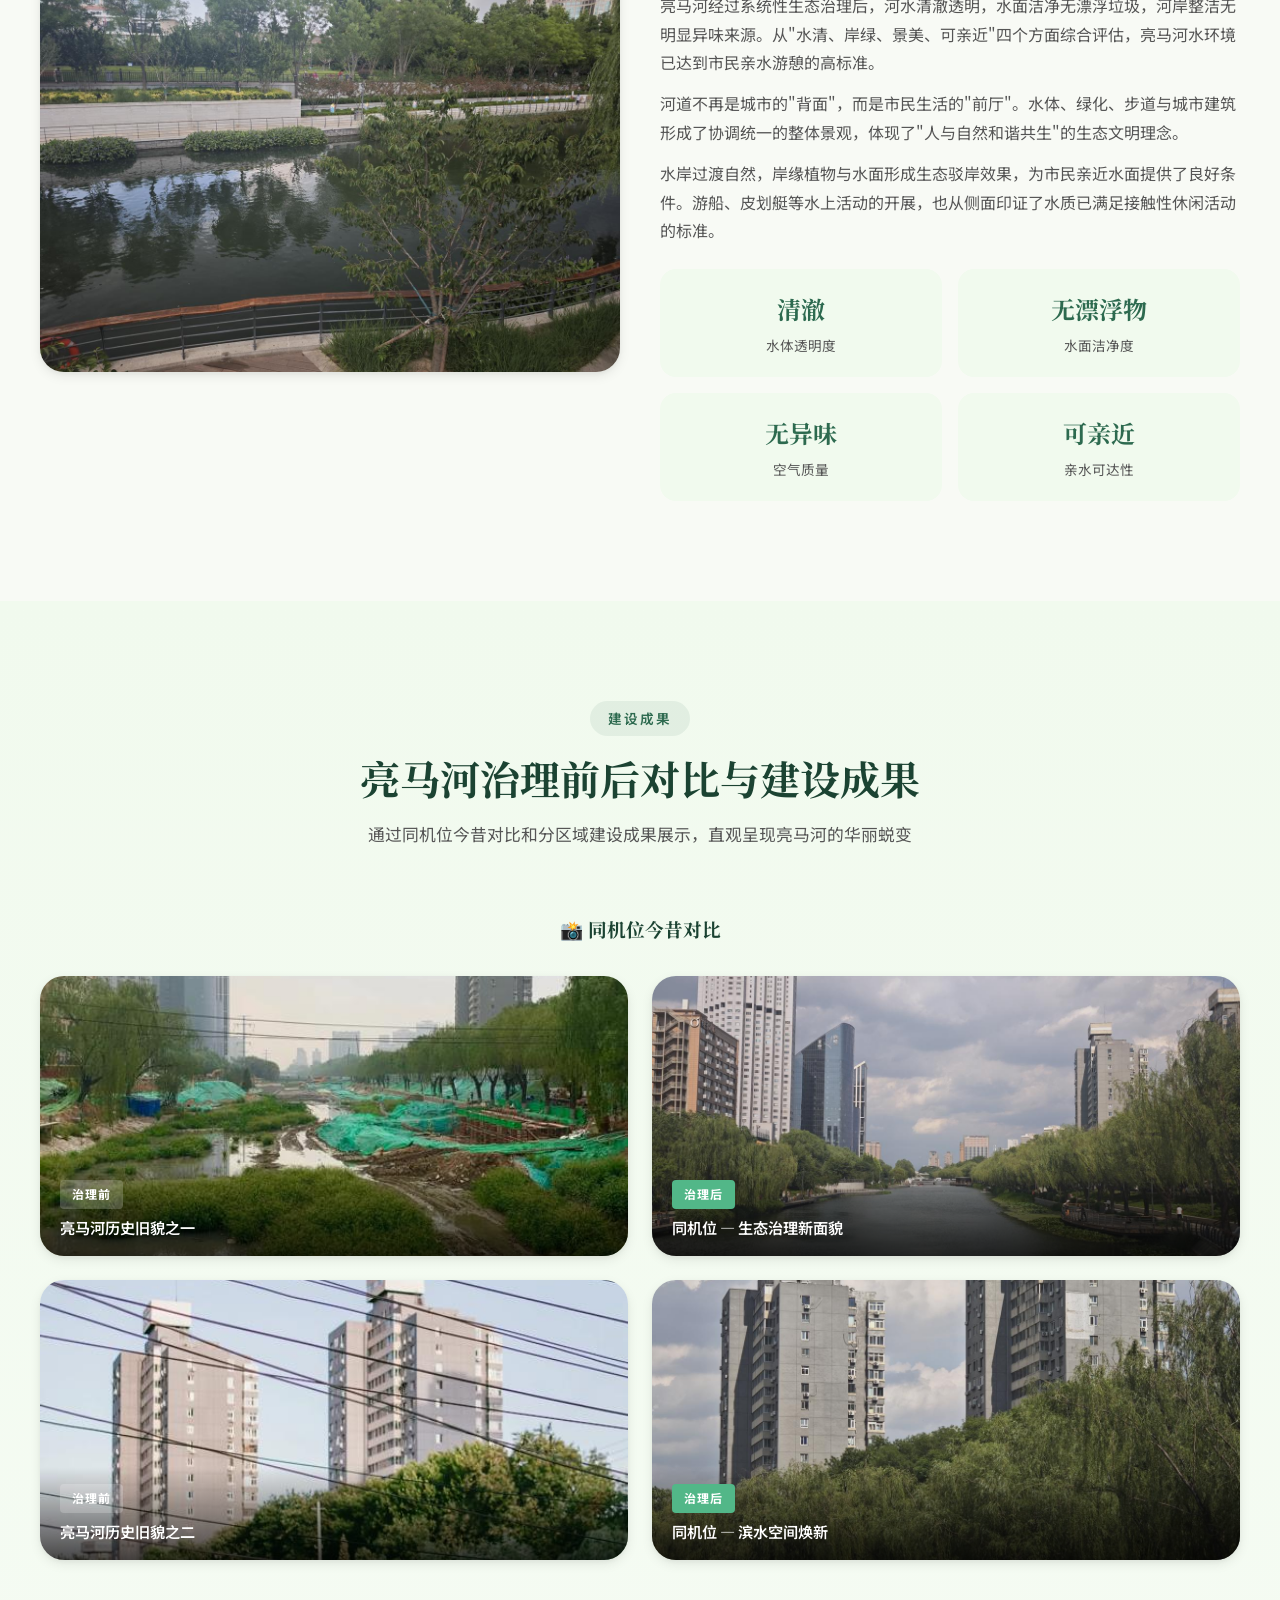
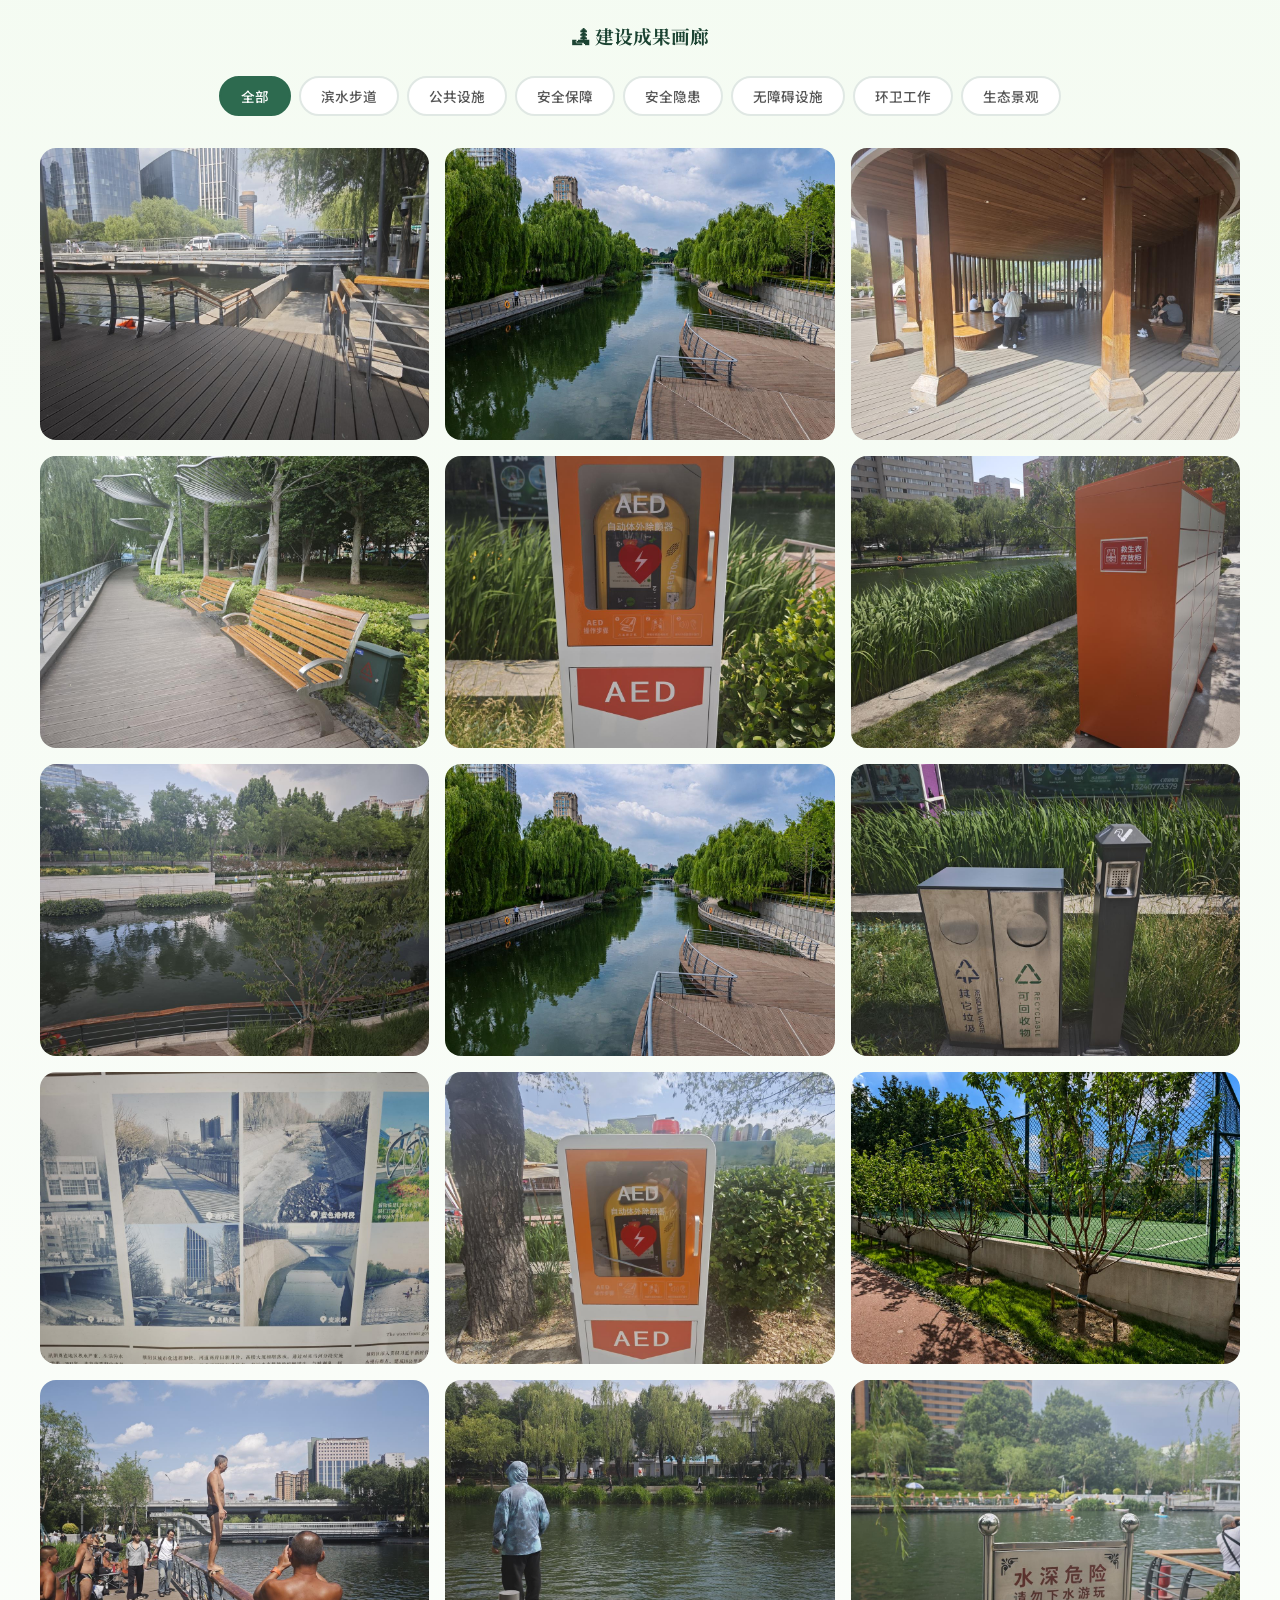
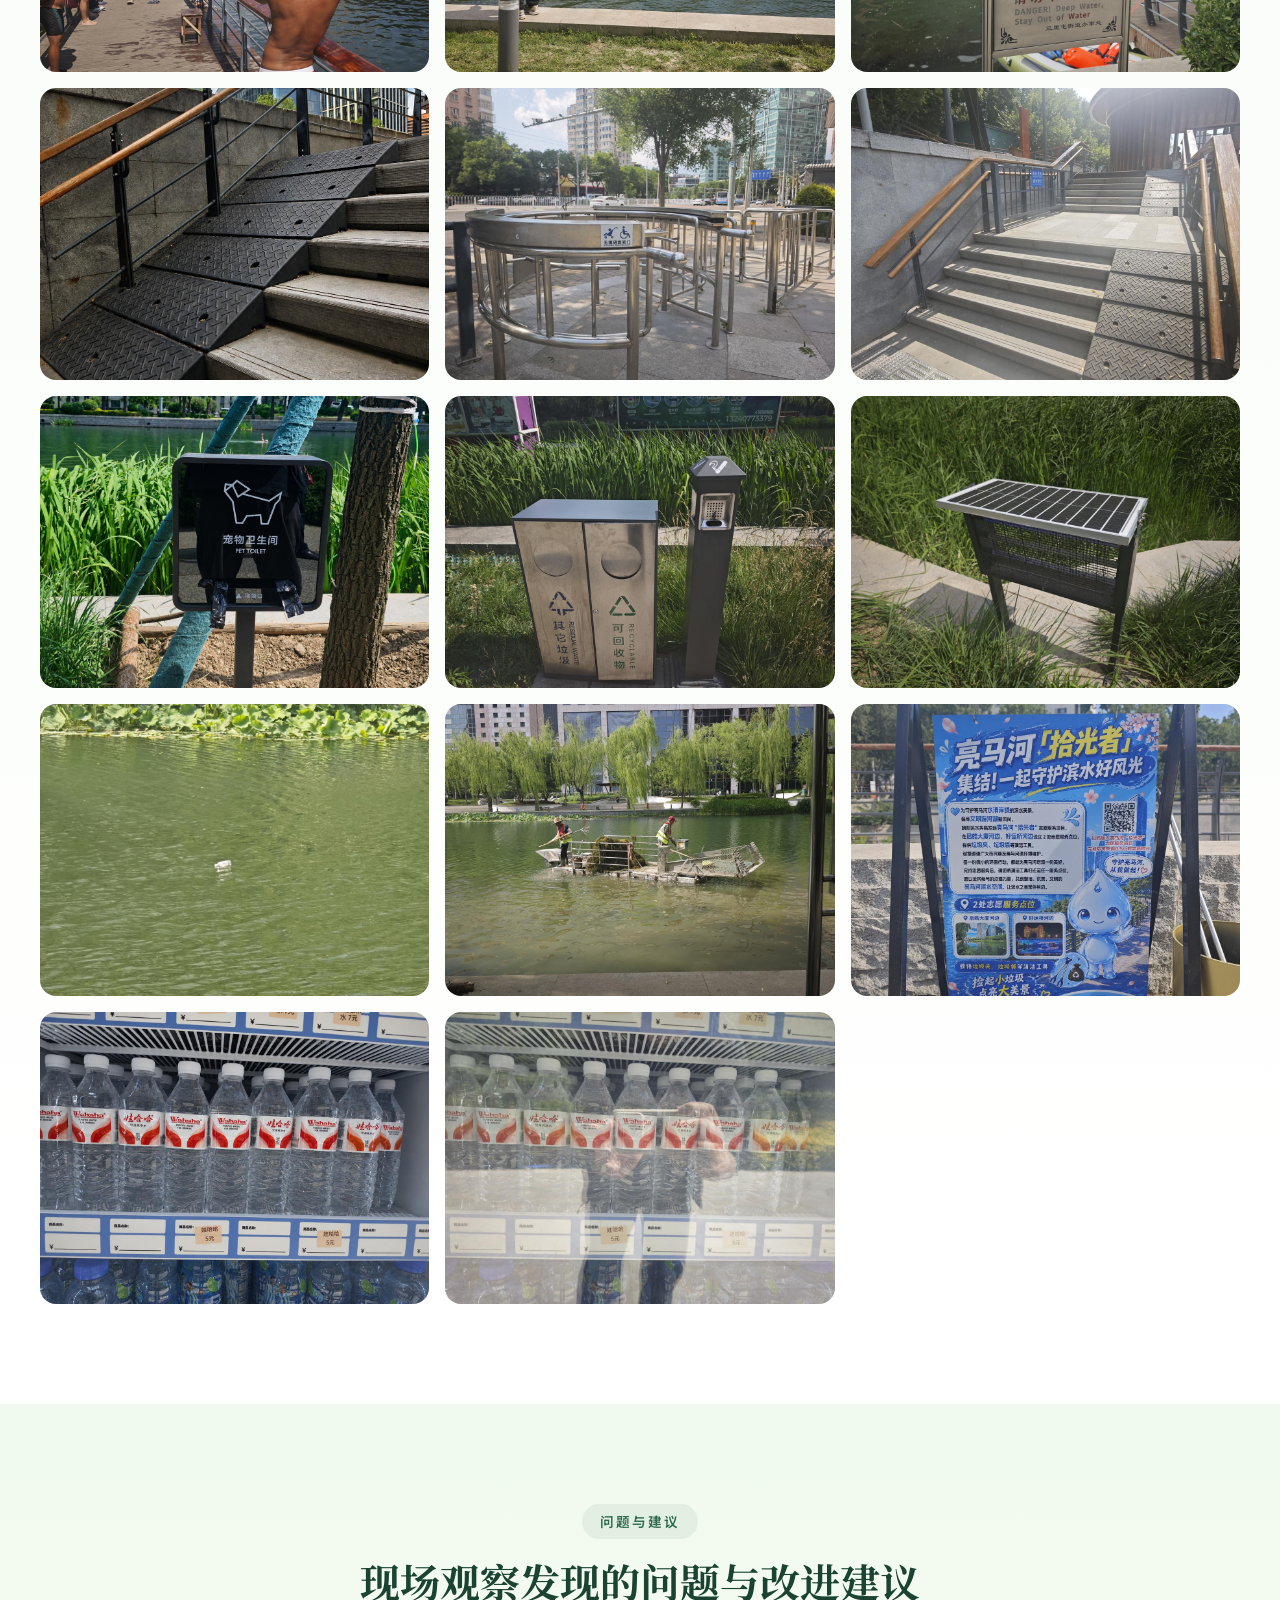
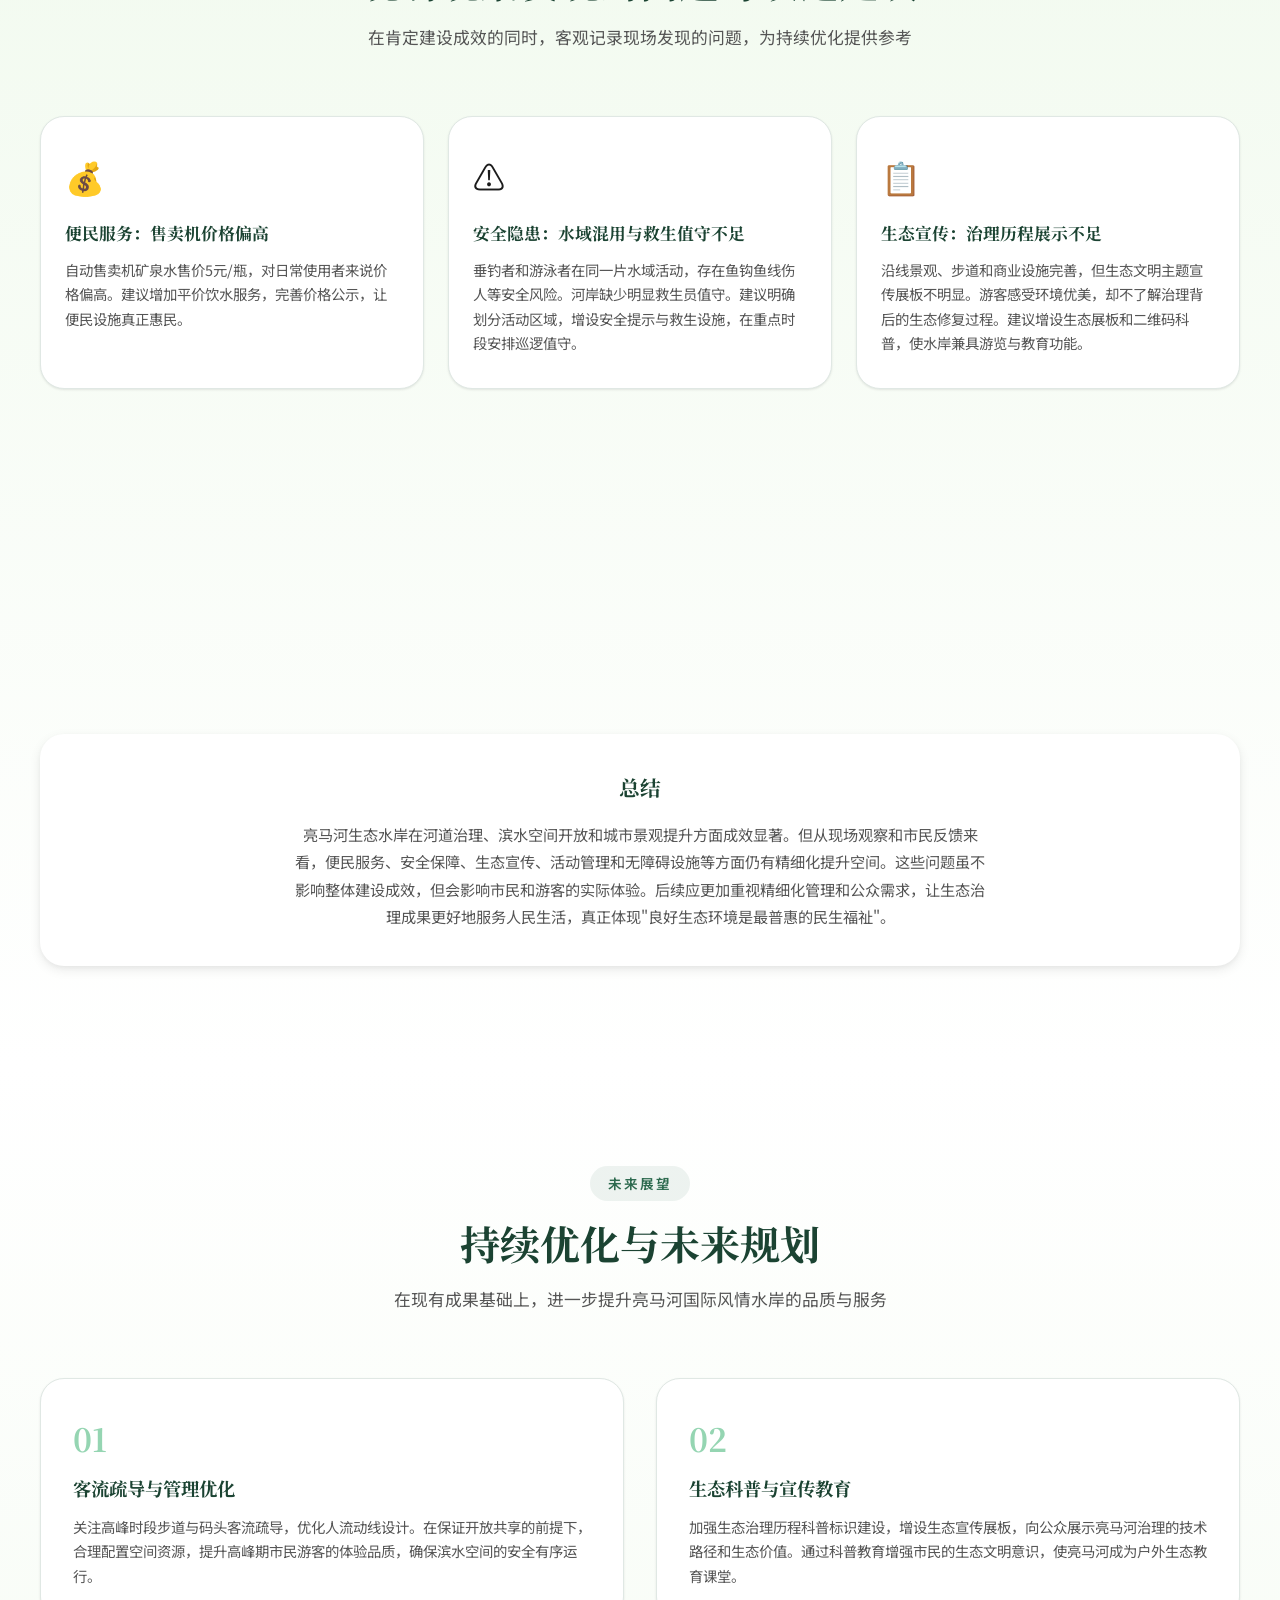
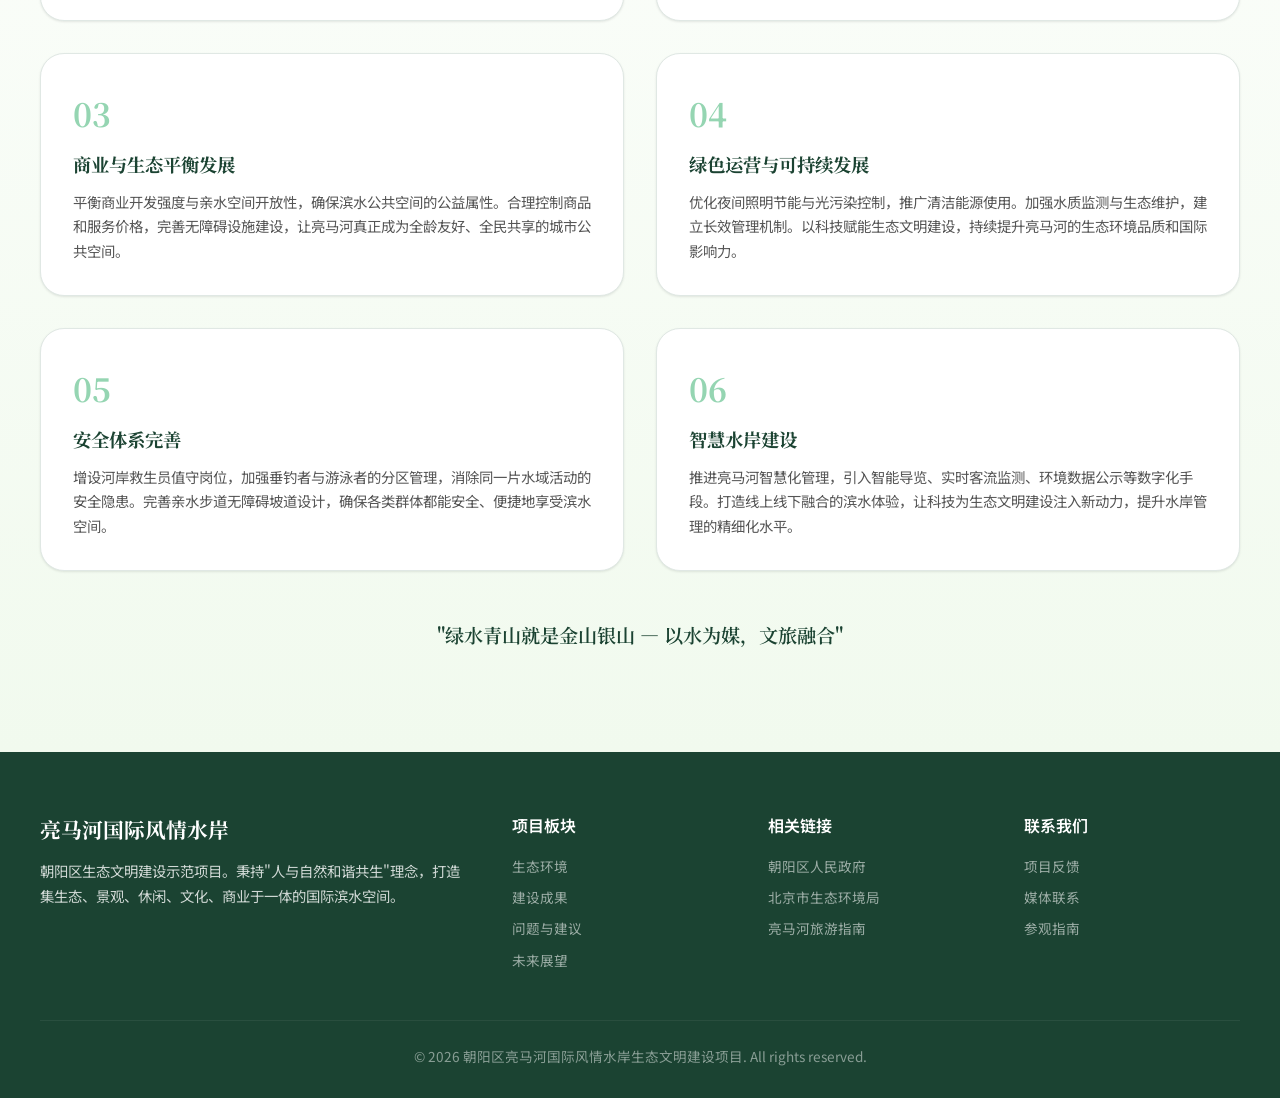
==== commit 2396d06e: "Add files via upload" ====
--- a/4组/website/index.html
+++ b/4组/website/index.html
@@ -1,777 +1,777 @@
-<!DOCTYPE html>
-<html lang="zh-CN">
-<head>
-  <meta charset="UTF-8">
-  <meta name="viewport" content="width=device-width, initial-scale=1.0">
-  <meta name="description" content="朝阳区亮马河国际风情水岸生态文明建设专题网站 - 展示亮马河生态治理、滨水空间建设、问题发现与改进建议">
-  <title>生态文明建设 - 朝阳区亮马河国际风情水岸</title>
-  <link rel="preconnect" href="https://fonts.googleapis.com">
-  <link rel="preconnect" href="https://fonts.gstatic.com" crossorigin>
-  <link href="https://fonts.googleapis.com/css2?family=Noto+Sans+SC:wght@400;500;600;700&family=Noto+Serif+SC:wght@400;600;700&display=swap" rel="stylesheet">
-  <link rel="stylesheet" href="css/style.css">
-</head>
-<body>
-
-<!-- ===== NAVIGATION ===== -->
-<nav class="navbar" id="navbar">
-  <div class="navbar-inner">
-    <a href="#home" class="nav-logo">
-      <span class="logo-icon">&#x1f33f;</span>
-      <span>亮马河国际风情水岸</span>
-    </a>
-    <ul class="nav-links" id="navLinks">
-      <li><a href="#home" class="active">首页</a></li>
-      <li><a href="#about">关于项目</a></li>
-      <li><a href="#interviews">市民声音</a></li>
-      <li><a href="#ecology">生态环境</a></li>
-      <li><a href="#achievements">建设成果</a></li>
-      <li><a href="#issues">问题与建议</a></li>
-      <li><a href="#future">未来展望</a></li>
-    </ul>
-    <div style="display:flex;align-items:center;gap:8px;">
-      <button class="search-btn" id="searchBtn" aria-label="搜索">&#x1f50d;</button>
-      <button class="nav-toggle" id="navToggle" aria-label="菜单">
-        <span></span><span></span><span></span>
-      </button>
-    </div>
-  </div>
-</nav>
-
-<!-- ===== SEARCH MODAL ===== -->
-<div class="search-modal" id="searchModal">
-  <div class="search-modal-content">
-    <input type="text" id="searchInput" placeholder="搜索网站内容...">
-    <div class="search-results" id="searchResults"></div>
-  </div>
-</div>
-
-<!-- ===== HERO SECTION ===== -->
-<section class="hero" id="home">
-  <div class="hero-bg-shapes">
-    <div class="shape shape-1"></div>
-    <div class="shape shape-2"></div>
-    <div class="shape shape-3"></div>
-  </div>
-  <div class="hero-slider">
-    <div class="hero-text">
-      <span class="hero-badge">生态文明建设</span>
-      <h1 class="hero-title">
-        朝阳区<br><span class="highlight">亮马河国际风情水岸</span>
-      </h1>
-      <p class="hero-desc">
-        以水为媒，文旅融合。亮马河从单一城市河道转变为集生态、景观、休闲于一体的国际滨水空间，践行"绿水青山就是金山银山"理念。
-      </p>
-      <div class="hero-btns">
-        <a href="#about" class="btn btn-primary">了解项目 &#x2192;</a>
-        <a href="#achievements" class="btn btn-outline">查看成果</a>
-      </div>
-    </div>
-    <div class="hero-visual">
-      <div class="hero-carousel" id="heroCarousel">
-        <div class="slide active">
-          <img src="images/scenery/IMG_20260604_154757.jpg" alt="亮马河滨水生态景观—岸边绿化与河道" loading="eager" width="600" height="450">
-        </div>
-        <div class="slide">
-          <img src="images/scenery/IMG_20260604_154814.jpg" alt="亮马河河水近景—清澈水面与绿植倒影" loading="lazy" width="600" height="450">
-        </div>
-        <div class="slide">
-          <img src="images/scenery/c86cec60-775c-4087-a5c5-2e1668533b86.png" alt="亮马河水岸景观—步道与水体融合" loading="lazy" width="600" height="450">
-        </div>
-        <div class="slide">
-          <img src="images/before-after/新1.jpg" alt="亮马河治理后新貌—开阔整洁的滨水空间" loading="lazy" width="600" height="450">
-        </div>
-        <div class="slide">
-          <img src="images/before-after/新2.jpg" alt="亮马河治理后新貌—滨水步道与绿化" loading="lazy" width="600" height="450">
-        </div>
-      </div>
-      <div class="carousel-dots" id="carouselDots">
-        <button class="active" data-index="0"></button>
-        <button data-index="1"></button>
-        <button data-index="2"></button>
-        <button data-index="3"></button>
-        <button data-index="4"></button>
-      </div>
-    </div>
-  </div>
-  <div class="hero-scroll-indicator">
-    <span>向下探索</span>
-    <div class="arrow"></div>
-  </div>
-</section>
-
-<!-- ===== STATS BAR ===== -->
-<div class="stats-bar">
-  <div class="stats-grid">
-    <div class="stat-item">
-      <div class="stat-number" data-count="5.8">0</div>
-      <div class="stat-label">河道治理长度（公里）</div>
-    </div>
-    <div class="stat-item">
-      <div class="stat-number" data-count="80">0</div>
-      <div class="stat-label">绿化覆盖率（%）</div>
-    </div>
-    <div class="stat-item">
-      <div class="stat-number" data-count="12">0</div>
-      <div class="stat-label">滨水公共空间（处）</div>
-    </div>
-    <div class="stat-item">
-      <div class="stat-number" data-count="35">0</div>
-      <div class="stat-label">植物种类（种以上）</div>
-    </div>
-  </div>
-</div>
-
-<!-- ===== OVERVIEW SECTION ===== -->
-<section class="section" id="overview">
-  <div class="section-inner">
-    <div class="section-header">
-      <span class="section-label">项目概览</span>
-      <h2 class="section-title">亮马河生态文明建设核心板块</h2>
-      <p class="section-subtitle">从水质改善到生态修复，从公共空间建设到现场问题记录，亮马河全方位呈现生态文明建设实践</p>
-    </div>
-    <div class="overview-grid">
-      <div class="overview-card" onclick="document.getElementById('ecology').scrollIntoView({behavior:'smooth'})">
-        <div class="card-icon">&#x1f4a7;</div>
-        <h3>生态环境治理</h3>
-        <p>河道水质清澈，水面洁净，岸边绿化连续丰富。从"水清、岸绿、景美、可亲近"四方面达到市民亲水游憩标准。</p>
-      </div>
-      <div class="overview-card" onclick="document.getElementById('achievements').scrollIntoView({behavior:'smooth'})">
-        <div class="card-icon">&#x1f3d7;</div>
-        <h3>公共设施建设</h3>
-        <p>滨水步道连续宽阔，亲水平台丰富多样，公共服务设施完善。AED急救站、无障碍设施等一应俱全。</p>
-      </div>
-      <div class="overview-card" onclick="document.getElementById('issues').scrollIntoView({behavior:'smooth'})">
-        <div class="card-icon">&#x1f50d;</div>
-        <h3>问题发现与改进建议</h3>
-        <p>现场观察记录便民服务、安全隐患、无障碍设施、环卫保洁和公共服务等方面存在的问题，提出切实可行的改进建议。</p>
-      </div>
-    </div>
-  </div>
-</section>
-
-<!-- ===== ABOUT SECTION ===== -->
-<section class="section about-section" id="about">
-  <div class="section-inner">
-    <div class="section-header">
-      <span class="section-label">关于项目</span>
-      <h2 class="section-title">亮马河国际风情水岸项目</h2>
-      <p class="section-subtitle">从城市背面向城市前厅的华丽转身</p>
-    </div>
-    <div class="about-grid">
-      <div class="about-image-wrapper">
-        <img src="images/scenery/IMG_20260604_154757.jpg" alt="亮马河滨水生态景观" loading="lazy" width="600" height="450">
-        <div class="about-image-badge">&#x1f4f8; 亮马河滨水生态实景</div>
-      </div>
-      <div class="about-text">
-        <h3>项目背景与目标</h3>
-        <p>亮马河位于北京市朝阳区，是连接城市中心与东部区域的重要水系。经过系统性的生态治理与滨水空间建设，亮马河已从过去单一的城市排水河道，转变为集生态、景观、休闲、文化、商业于一体的国际风情水岸。</p>
-        <p>项目秉持"人与自然和谐共生"的生态文明理念，以"人民城市人民建，人民城市为人民"为指导，将河道治理、岸线绿化、公共空间营造和文化旅游商业融合发展有机结合。</p>
-        <p>亮马河国际风情水岸不仅改善了区域生态环境质量，更成为展示北京生态文明建设成果的重要窗口和市民共享的城市客厅。</p>
-        <div class="about-features">
-          <div class="about-feature">
-            <div class="feat-icon">&#x2705;</div>
-            <div class="feat-text">
-              <h4>水清</h4>
-              <p>水质清澈透明，达到亲水标准</p>
-            </div>
-          </div>
-          <div class="about-feature">
-            <div class="feat-icon">&#x1f331;</div>
-            <div class="feat-text">
-              <h4>岸绿</h4>
-              <p>两岸绿化连续丰富，生态驳岸</p>
-            </div>
-          </div>
-          <div class="about-feature">
-            <div class="feat-icon">&#x1f304;</div>
-            <div class="feat-text">
-              <h4>景美</h4>
-              <p>水体与城市建筑协调统一</p>
-            </div>
-          </div>
-          <div class="about-feature">
-            <div class="feat-icon">&#x1f91d;</div>
-            <div class="feat-text">
-              <h4>可亲近</h4>
-              <p>市民可进入、可停留、可享受</p>
-            </div>
-          </div>
-        </div>
-      </div>
-    </div>
-  </div>
-</section>
-
-<!-- ===== INTERVIEWS SECTION ===== -->
-<section class="section interviews-section" id="interviews">
-  <div class="section-inner">
-    <div class="section-header">
-      <span class="section-label">市民声音</span>
-      <h2 class="section-title">亮马河使用者的真实反馈</h2>
-      <p class="section-subtitle">深入一线采访周边居民与工作人员，倾听不同群体对亮马河治理的真实感受与建议</p>
-    </div>
-
-    <!-- Interview 1 -->
-    <div class="interview-card">
-      <div class="interview-image">
-        <img src="images/interviews/1.jpg" alt="采访一：附近青年居民" loading="lazy">
-        <span class="interview-label">采访一</span>
-      </div>
-      <div class="interview-body">
-        <div class="interview-header">
-          <h3>附近青年居民</h3>
-          <span class="interview-role">刚毕业青年 · 正在求职</span>
-        </div>
-        <div class="interview-quote">
-          <p>"对我来说更像一个休闲放松的地方。离家近，环境也还不错，走一走心情会好一点。沿着河边走比较舒服，环境比普通街道好一些，也不用花钱，想来的时候就可以来。"</p>
-        </div>
-        <div class="interview-insight">
-          <h4>&#x1f4a1; 调研发现</h4>
-          <p>亮马河的生态环境改善不仅服务于游客，也真实进入了附近居民的日常生活。尤其对于青年群体，良好的滨水空间能提供情绪调节和休闲放松的功能，体现了生态文明建设对城市生活品质和群众精神感受的提升。</p>
-        </div>
-      </div>
-    </div>
-
-    <!-- Interview 2 -->
-    <div class="interview-card reverse">
-      <div class="interview-image">
-        <img src="images/interviews/2.jpg" alt="采访二：附近居住40年的老大爷" loading="lazy">
-        <span class="interview-label">采访二</span>
-      </div>
-      <div class="interview-body">
-        <div class="interview-header">
-          <h3>附近居住40年的老大爷</h3>
-          <span class="interview-role">长期居民 · 居住四十余年</span>
-        </div>
-        <div class="interview-quote">
-          <p>"变化挺大的，越来越好了。以前哪有现在这样，现在河边修得好多了，环境也好多了。现在看着整齐了，走路也方便了，大家也愿意出来转转了。"</p>
-        </div>
-        <div class="interview-highlight">
-          <strong>&#x26a0; 反馈问题：</strong>公共厕所太少，附近只有一个，数量不够。居民认为环境变好了，但公共服务设施需要跟上。
-        </div>
-        <div class="interview-insight">
-          <h4>&#x1f4a1; 调研发现</h4>
-          <p>长期居民见证了亮马河从"小河沟"到如今开阔整洁的完整变迁。环境改善得到普遍认可，但随着空间品质提升和人流增加，公共厕所等基础服务设施尚未完全跟上。生态文明建设不仅要"环境美"，也要"使用方便"和"服务完善"。</p>
-        </div>
-      </div>
-    </div>
-
-    <!-- Interview 3 -->
-    <div class="interview-card">
-      <div class="interview-image">
-        <img src="images/interviews/3.jpg" alt="采访三：附近居住60年的老大妈" loading="lazy">
-        <span class="interview-label">采访三</span>
-      </div>
-      <div class="interview-body">
-        <div class="interview-header">
-          <h3>附近居住60年的老大妈</h3>
-          <span class="interview-role">长期居民 · 居住六十年</span>
-        </div>
-        <div class="interview-quote">
-          <p>"变化太大了。以前就是个小河沟，现在扩成大河了，看着也漂亮多了。"</p>
-        </div>
-        <div class="interview-highlight">
-          <strong>&#x26a0; 反馈问题：</strong>同样提到公共厕所不足的问题，认为人流增加后厕所数量和位置便利性仍然不够。与第二位受访者形成呼应，说明厕所问题具有普遍性。
-        </div>
-        <div class="interview-insight">
-          <h4>&#x1f4a1; 调研发现</h4>
-          <p>居住六十年的老人对亮马河历史变化感受最为直观，"小河沟变大河"的朴素描述道出了治理成果的实质。老年居民日常使用中，厕所、座椅、导览等设施是否方便，直接影响他们对公共空间的实际体验。公共服务设施完善是提升全民获得感的关键。</p>
-        </div>
-      </div>
-    </div>
-
-    <!-- Interview 4 -->
-    <div class="interview-card reverse">
-      <div class="interview-image">
-        <img src="images/interviews/4.jpg" alt="采访四：现场工作人员大叔" loading="lazy">
-        <span class="interview-label">采访四</span>
-      </div>
-      <div class="interview-body">
-        <div class="interview-header">
-          <h3>现场工作人员</h3>
-          <span class="interview-role">一线工作者 · 日常观察视角</span>
-        </div>
-        <div class="interview-quote">
-          <p>"还挺多的，尤其是周末、天气好的时候，人更多。游客最常问的问题就是厕所在哪，每天至少十个人来问。"</p>
-        </div>
-        <div class="interview-highlight">
-          <strong>&#x1f4ca; 关键数据：</strong>每天至少10位游客询问公共厕所位置，从工作人员角度印证了厕所不足和导览标识不清晰的问题具有普遍性。
-        </div>
-        <div class="interview-insight">
-          <h4>&#x1f4a1; 调研发现</h4>
-          <p>一线工作人员的日常观察提供了不同于居民感受的宝贵视角。亮马河环境改善后吸引了更多人流，也让公共服务需求更加突出。随着亮马河从单一河道空间转变为综合性滨水公共空间，厕所、指示牌、人流引导等基础服务设施需要进一步优化。</p>
-        </div>
-      </div>
-    </div>
-
-    <!-- Interview 5 -->
-    <div class="interview-card">
-      <div class="interview-image">
-        <img src="images/interviews/5.jpg" alt="采访五：划船青年教练" loading="lazy">
-        <span class="interview-label">采访五</span>
-      </div>
-      <div class="interview-body">
-        <div class="interview-header">
-          <h3>划船青年教练</h3>
-          <span class="interview-role">水上项目从业者 · 游客服务视角</span>
-        </div>
-        <div class="interview-quote">
-          <p>"这里不只是能看河，还能参与进去。比如划船、坐船，游客能直接体验水岸空间，不只是从旁边走过去。环境好了，人自然愿意停留久一点。"</p>
-        </div>
-        <div class="interview-highlight">
-          <strong>&#x1f3af; 核心观点：</strong>亮马河的独特价值在于从"能看"到"能体验"的转变，划船、游船等活动增强了人与水岸空间的互动。
-        </div>
-        <div class="interview-insight">
-          <h4>&#x1f4a1; 调研发现</h4>
-          <p>水上项目从业者的观察表明，亮马河生态治理不仅改善了水岸环境，也推动了亲水活动和滨水休闲的发展。使用群体多元（年轻人、情侣、亲子家庭），说明亮马河已成为全龄友好的城市公共空间。生态优势正有效转化为可体验、可消费、可停留的都市生活方式。</p>
-        </div>
-      </div>
-    </div>
-
-    <div class="interview-summary">
-      <h3>采访总结</h3>
-      <p>五位受访者涵盖青年、长期居民、一线工作人员和水上项目从业者等不同群体，反映了亮马河治理在改善生态环境、拓展滨水空间方面成效显著，居民普遍认可"环境越来越好"的变化。但公共厕所不足、导览标识不清晰等公共服务短板仍需完善。生态文明建设不仅要实现"环境美"，更要让每一位使用者感受到"方便"和"温度"。</p>
-    </div>
-
-  </div>
-</section>
-
-<!-- ===== ECOLOGY SECTION ===== -->
-<section class="section" id="ecology">
-  <div class="section-inner">
-    <div class="section-header">
-      <span class="section-label">生态环境</span>
-      <h2 class="section-title">生态治理与环境保护</h2>
-      <p class="section-subtitle">水环境改善是生态文明建设的基础，亮马河在河道治理、绿化建设和生态修复方面取得显著成效</p>
-    </div>
-
-    <div class="ecology-tabs" id="ecologyTabs">
-      <button class="ecology-tab active" data-tab="water">水质改善</button>
-      <button class="ecology-tab" data-tab="green">绿化建设</button>
-      <button class="ecology-tab" data-tab="eco">生态修复</button>
-      <button class="ecology-tab" data-tab="bio">生物多样性</button>
-    </div>
-
-    <!-- Water Quality -->
-    <div class="ecology-content active" id="tab-water">
-      <div class="ecology-grid">
-        <div class="ecology-image">
-          <img src="images/scenery/IMG_20260604_154814.jpg" alt="亮马河河水近景 — 水面清洁，水质清澈" loading="lazy" onclick="openLightbox(this.src, '亮马河河水近景 — 水面清洁，水质清澈')">
-        </div>
-        <div class="ecology-info">
-          <h3>河道水质与水面环境</h3>
-          <p>亮马河经过系统性生态治理后，河水清澈透明，水面洁净无漂浮垃圾，河岸整洁无明显异味来源。从"水清、岸绿、景美、可亲近"四个方面综合评估，亮马河水环境已达到市民亲水游憩的高标准。</p>
-          <p>河道不再是城市的"背面"，而是市民生活的"前厅"。水体、绿化、步道与城市建筑形成了协调统一的整体景观，体现了"人与自然和谐共生"的生态文明理念。</p>
-          <p>水岸过渡自然，岸缘植物与水面形成生态驳岸效果，为市民亲近水面提供了良好条件。游船、皮划艇等水上活动的开展，也从侧面印证了水质已满足接触性休闲活动的标准。</p>
-          <div class="ecology-metrics">
-            <div class="ecology-metric">
-              <div class="metric-value">清澈</div>
-              <div class="metric-label">水体透明度</div>
-            </div>
-            <div class="ecology-metric">
-              <div class="metric-value">无漂浮物</div>
-              <div class="metric-label">水面洁净度</div>
-            </div>
-            <div class="ecology-metric">
-              <div class="metric-value">无异味</div>
-              <div class="metric-label">空气质量</div>
-            </div>
-            <div class="ecology-metric">
-              <div class="metric-value">可亲近</div>
-              <div class="metric-label">亲水可达性</div>
-            </div>
-          </div>
-        </div>
-      </div>
-    </div>
-
-    <!-- Greening -->
-    <div class="ecology-content" id="tab-green">
-      <div class="ecology-grid">
-        <div class="ecology-image">
-          <img src="images/scenery/IMG_20260604_154757.jpg" alt="亮马河岸边连续绿化带 — 草坪、灌木、树木多层次绿化" loading="lazy" onclick="openLightbox(this.src, '亮马河岸边连续绿化带 — 草坪、灌木、树木多层次绿化')">
-        </div>
-        <div class="ecology-info">
-          <h3>岸边绿化与景观提升</h3>
-          <p>亮马河两岸形成了草坪、灌木、树木等多层次绿化体系。绿化带连续完整，植物种类超过35种，无裸露土地，绿化维护状况良好。两岸绿化提升了城市空间品质，让市民在河边散步、休闲时能感受到良好的生态环境。</p>
-          <p>河岸植物与水面相互映衬，形成了自然的生态过渡带。绿化与步道、休憩设施紧密结合，市民在绿化空间附近散步、休憩，体现了生态空间向生活空间的有效转化 — 绿化不仅是"看的"，更是"用的"。</p>
-          <p>花卉、树木和景观小品的搭配丰富了河岸的视觉层次，生态治理不仅改善了水质和岸线，也提升了沿岸景观的精致度和可观赏性，使亮马河成为城市中的绿色走廊。</p>
-          <div class="ecology-metrics">
-            <div class="ecology-metric">
-              <div class="metric-value">连续完整</div>
-              <div class="metric-label">绿化连续性</div>
-            </div>
-            <div class="ecology-metric">
-              <div class="metric-value">35+种</div>
-              <div class="metric-label">植物种类</div>
-            </div>
-            <div class="ecology-metric">
-              <div class="metric-value">多层次</div>
-              <div class="metric-label">绿化体系</div>
-            </div>
-            <div class="ecology-metric">
-              <div class="metric-value">良好</div>
-              <div class="metric-label">维护状况</div>
-            </div>
-          </div>
-        </div>
-      </div>
-    </div>
-
-    <!-- Ecological Restoration -->
-    <div class="ecology-content" id="tab-eco">
-      <div class="ecology-grid">
-        <div class="ecology-image">
-          <img src="images/waterside/IMG_20260604_152009.jpg" alt="滨水步道与生态驳岸 — 河道从排水功能向复合生态空间转变" loading="lazy" onclick="openLightbox(this.src, '滨水步道与生态驳岸 — 河道从排水功能向复合生态空间转变')">
-        </div>
-        <div class="ecology-info">
-          <h3>生态修复与空间再造</h3>
-          <p>亮马河治理超越了简单的"清理河道"范畴，是一次系统性的生态修复与空间再造工程。从纵向角度观察，水体、绿化、建筑层次分明，体现了城市河道从单一排水功能向复合生态空间的深刻转变。</p>
-          <p>岸线开放程度显著提升，桥下空间更加通透宜人，丰富了河道的视觉层次。生态驳岸建设使岸缘植物与水面形成自然衔接，不仅提升了景观效果，也为城市中的小动物提供了栖息空间。</p>
-          <p>滨水步道连续宽敞，与桥梁、码头、商业区形成有机连接。河道空间真正向市民开放，使生态治理成果转化为人民群众日常可感、可用、可享受的公共空间，是"人民城市为人民"理念的生动实践。</p>
-          <div class="ecology-metrics">
-            <div class="ecology-metric">
-              <div class="metric-value">5.8公里</div>
-              <div class="metric-label">治理河道长度</div>
-            </div>
-            <div class="ecology-metric">
-              <div class="metric-value">开放共享</div>
-              <div class="metric-label">岸线开放度</div>
-            </div>
-            <div class="ecology-metric">
-              <div class="metric-value">生态驳岸</div>
-              <div class="metric-label">修复方式</div>
-            </div>
-            <div class="ecology-metric">
-              <div class="metric-value">全龄友好</div>
-              <div class="metric-label">空间包容性</div>
-            </div>
-          </div>
-        </div>
-      </div>
-    </div>
-
-    <!-- Biodiversity -->
-    <div class="ecology-content" id="tab-bio">
-      <div class="ecology-grid">
-        <div class="ecology-image">
-          <img src="images/scenery/c86cec60-775c-4087-a5c5-2e1668533b86.png" alt="岸缘芦苇与柳树 — 水生动植物栖息空间" loading="lazy" onclick="openLightbox(this.src, '岸缘芦苇与柳树密布 — 水生动植物栖息空间')">
-        </div>
-        <div class="ecology-info">
-          <h3>生物多样性保护</h3>
-          <p>亮马河生态治理在生物多样性方面取得了积极成效。植被的多样性丰富了河岸景观，多层次、多类型的植物群落为城市中的鸟类、鱼类、昆虫等小动物提供了栖息和繁衍的空间。</p>
-          <p>岸缘芦苇、柳树等自然植被与水面形成生态过渡带，营造了接近自然的驳岸环境。绿化带不仅是景观装饰，更是城市生态系统的重要组成部分，维护着城市微生态的平衡与健康。</p>
-          <p>生态治理使亮马河具备了支撑更丰富生物多样性的条件。水面上的游船与自然生态和谐共存，人与动植物在同一空间中友好相处，生动诠释了城市生态文明建设中"人与自然和谐共生"的核心目标。</p>
-        </div>
-      </div>
-    </div>
-  </div>
-</section>
-
-<!-- ===== ACHIEVEMENTS SECTION ===== -->
-<section class="section achievements-section" id="achievements">
-  <div class="section-inner">
-    <div class="section-header">
-      <span class="section-label">建设成果</span>
-      <h2 class="section-title">亮马河治理前后对比与建设成果</h2>
-      <p class="section-subtitle">通过同机位今昔对比和分区域建设成果展示，直观呈现亮马河的华丽蜕变</p>
-    </div>
-
-    <!-- Before/After -->
-    <h3 style="text-align:center;font-family:var(--font-heading);margin-bottom:32px;color:var(--color-primary-dark);">&#x1f4f8; 同机位今昔对比</h3>
-    <div class="before-after-container">
-      <div class="ba-card" onclick="openLightbox(this.querySelector('img').src, '治理前 — 亮马河旧貌')">
-        <img src="images/before-after/旧1.png" alt="治理前亮马河旧貌1" loading="lazy">
-        <div class="ba-overlay">
-          <span class="ba-label before">治理前</span>
-          <div class="ba-title">亮马河历史旧貌之一</div>
-        </div>
-      </div>
-      <div class="ba-card" onclick="openLightbox(this.querySelector('img').src, '治理后 — 亮马河新貌')">
-        <img src="images/before-after/新1.jpg" alt="治理后亮马河新貌1" loading="lazy">
-        <div class="ba-overlay">
-          <span class="ba-label after">治理后</span>
-          <div class="ba-title">同机位 — 生态治理新面貌</div>
-        </div>
-      </div>
-      <div class="ba-card" onclick="openLightbox(this.querySelector('img').src, '治理前 — 亮马河旧貌')">
-        <img src="images/before-after/旧2.png" alt="治理前亮马河旧貌2" loading="lazy">
-        <div class="ba-overlay">
-          <span class="ba-label before">治理前</span>
-          <div class="ba-title">亮马河历史旧貌之二</div>
-        </div>
-      </div>
-      <div class="ba-card" onclick="openLightbox(this.querySelector('img').src, '治理后 — 亮马河新貌')">
-        <img src="images/before-after/新2.jpg" alt="治理后亮马河新貌2" loading="lazy">
-        <div class="ba-overlay">
-          <span class="ba-label after">治理后</span>
-          <div class="ba-title">同机位 — 滨水空间焕新</div>
-        </div>
-      </div>
-    </div>
-
-    <!-- Gallery -->
-    <h3 style="text-align:center;font-family:var(--font-heading);margin-bottom:24px;color:var(--color-primary-dark);">&#x1f3de; 建设成果画廊</h3>
-    <div class="gallery-filter" id="galleryFilter">
-      <button class="gallery-filter-btn active" data-filter="all">全部</button>
-      <button class="gallery-filter-btn" data-filter="waterside">滨水步道</button>
-      <button class="gallery-filter-btn" data-filter="facility">公共设施</button>
-      <button class="gallery-filter-btn" data-filter="safety">安全保障</button>
-      <button class="gallery-filter-btn" data-filter="hazard">安全隐患</button>
-      <button class="gallery-filter-btn" data-filter="accessibility">无障碍设施</button>
-      <button class="gallery-filter-btn" data-filter="sanitation">环卫工作</button>
-      <button class="gallery-filter-btn" data-filter="scenery">生态景观</button>
-    </div>
-    <div class="gallery-grid" id="galleryGrid">
-      <div class="gallery-item" data-category="waterside">
-        <img src="images/waterside/IMG_20260604_152009.jpg" alt="滨水步道" loading="lazy" data-full="images/waterside/IMG_20260604_152009.jpg">
-        <div class="gallery-caption">滨水步道 — 连续宽敞的慢行空间</div>
-      </div>
-      <div class="gallery-item" data-category="waterside">
-        <img src="images/waterside/c86cec60-775c-4087-a5c5-2e1668533b86.png" alt="亲水步道" loading="lazy" data-full="images/waterside/c86cec60-775c-4087-a5c5-2e1668533b86.png">
-        <div class="gallery-caption">亲水步道 — 人与自然的亲密接触</div>
-      </div>
-      <div class="gallery-item" data-category="facility">
-        <img src="images/facilities/IMG_20260604_151950.jpg" alt="公共座椅设施" loading="lazy" data-full="images/facilities/IMG_20260604_151950.jpg">
-        <div class="gallery-caption">公共服务设施 — 市民休憩空间</div>
-      </div>
-      <div class="gallery-item" data-category="facility">
-        <img src="images/facilities/IMG_20260604_155332.jpg" alt="指示牌与标识系统" loading="lazy" data-full="images/facilities/IMG_20260604_155332.jpg">
-        <div class="gallery-caption">标识导览系统 — 国际风情水岸导视</div>
-      </div>
-      <div class="gallery-item" data-category="safety">
-        <img src="images/safety/IMG_20260604_144719.jpg" alt="安全设施" loading="lazy" data-full="images/safety/IMG_20260604_144719.jpg">
-        <div class="gallery-caption">安全设施 — AED急救站与急救指引</div>
-      </div>
-      <div class="gallery-item" data-category="safety">
-        <img src="images/safety/IMG_20260604_150226.jpg" alt="安全提示与救生设施" loading="lazy" data-full="images/safety/IMG_20260604_150226.jpg">
-        <div class="gallery-caption">救生设施 — 滨水空间安全管理</div>
-      </div>
-      <div class="gallery-item" data-category="scenery">
-        <img src="images/scenery/IMG_20260604_154814.jpg" alt="亮马河景观" loading="lazy" data-full="images/scenery/IMG_20260604_154814.jpg">
-        <div class="gallery-caption">河道景观 — 水清岸绿景美</div>
-      </div>
-      <div class="gallery-item" data-category="scenery">
-        <img src="images/scenery/c86cec60-775c-4087-a5c5-2e1668533b86.png" alt="水岸景观" loading="lazy" data-full="images/scenery/c86cec60-775c-4087-a5c5-2e1668533b86.png">
-        <div class="gallery-caption">水岸景观 — 生态与景观融合</div>
-      </div>
-      <div class="gallery-item" data-category="facility">
-        <img src="images/facilities/IMG_20260604_144729.jpg" alt="垃圾处理设施" loading="lazy" data-full="images/facilities/IMG_20260604_144729.jpg">
-        <div class="gallery-caption">环卫设施 — 保持滨水空间清洁</div>
-      </div>
-      <div class="gallery-item" data-category="scenery">
-        <img src="images/general/IMG_20260604_144154.jpg" alt="亮马河桥梁景观" loading="lazy" data-full="images/general/IMG_20260604_144154.jpg">
-        <div class="gallery-caption">桥梁景观 — 交通与景观的融合</div>
-      </div>
-      <div class="gallery-item" data-category="safety">
-        <img src="images/safety/IMG_20260604_145545.jpg" alt="安全防护设施" loading="lazy" data-full="images/safety/IMG_20260604_145545.jpg">
-        <div class="gallery-caption">安全防护 — 沿河护栏与警示</div>
-      </div>
-      <div class="gallery-item" data-category="facility">
-        <img src="images/facilities/893d1a5a-107c-49bf-8001-80be85fd7d25.png" alt="公共服务设施" loading="lazy" data-full="images/facilities/893d1a5a-107c-49bf-8001-80be85fd7d25.png">
-        <div class="gallery-caption">综合服务设施 — 人性化公共空间</div>
-      </div>
-      <div class="gallery-item" data-category="hazard">
-        <img src="images/hazards/IMG_20260604_144418.jpg" alt="安全隐患—亲水区域" loading="lazy" data-full="images/hazards/IMG_20260604_144418.jpg">
-        <div class="gallery-caption">安全隐患 — 垂钓者与游泳者同域活动风险</div>
-      </div>
-      <div class="gallery-item" data-category="hazard">
-        <img src="images/hazards/IMG_20260604_145854.jpg" alt="安全隐患—河道安全" loading="lazy" data-full="images/hazards/IMG_20260604_145854.jpg">
-        <div class="gallery-caption">安全隐患 — 滨水区域安全风险点</div>
-      </div>
-      <div class="gallery-item" data-category="hazard">
-        <img src="images/hazards/IMG_20260604_153116.jpg" alt="安全隐患—安全提醒" loading="lazy" data-full="images/hazards/IMG_20260604_153116.jpg">
-        <div class="gallery-caption">安全隐患 — 需加强警示与巡查区域</div>
-      </div>
-      <div class="gallery-item" data-category="accessibility">
-        <img src="images/accessibility/6bee9304-7bec-4519-8cec-eddd19a7fdcb.png" alt="无障碍设施" loading="lazy" data-full="images/accessibility/6bee9304-7bec-4519-8cec-eddd19a7fdcb.png">
-        <div class="gallery-caption">无障碍设施 — 坡道与通行入口</div>
-      </div>
-      <div class="gallery-item" data-category="accessibility">
-        <img src="images/accessibility/IMG_20260604_150457.jpg" alt="无障碍坡道" loading="lazy" data-full="images/accessibility/IMG_20260604_150457.jpg">
-        <div class="gallery-caption">无障碍设施 — 亲水步道坡道现状</div>
-      </div>
-      <div class="gallery-item" data-category="accessibility">
-        <img src="images/accessibility/IMG_20260604_152036.jpg" alt="无障碍通行" loading="lazy" data-full="images/accessibility/IMG_20260604_152036.jpg">
-        <div class="gallery-caption">无障碍设施 — 轮椅与婴儿车通行路线</div>
-      </div>
-      <div class="gallery-item" data-category="sanitation">
-        <img src="images/sanitation/76065786-af2a-4c60-883e-49c5294d1c42.png" alt="环卫工作" loading="lazy" data-full="images/sanitation/76065786-af2a-4c60-883e-49c5294d1c42.png">
-        <div class="gallery-caption">环卫工作 — 河道清洁与垃圾分类</div>
-      </div>
-      <div class="gallery-item" data-category="sanitation">
-        <img src="images/sanitation/IMG_20260604_144729.jpg" alt="环卫设施" loading="lazy" data-full="images/sanitation/IMG_20260604_144729.jpg">
-        <div class="gallery-caption">环卫工作 — 沿线环卫设施配置</div>
-      </div>
-      <div class="gallery-item" data-category="sanitation">
-        <img src="images/sanitation/IMG_20260604_145209.jpg" alt="清洁维护" loading="lazy" data-full="images/sanitation/IMG_20260604_145209.jpg">
-        <div class="gallery-caption">环卫工作 — 步道与公共区域清洁</div>
-      </div>
-      <div class="gallery-item" data-category="sanitation">
-        <img src="images/sanitation/IMG_20260604_153834.jpg" alt="垃圾处理" loading="lazy" data-full="images/sanitation/IMG_20260604_153834.jpg">
-        <div class="gallery-caption">环卫工作 — 垃圾桶设置与维护</div>
-      </div>
-      <div class="gallery-item" data-category="sanitation">
-        <img src="images/sanitation/IMG_20260604_154139.jpg" alt="环卫清洁" loading="lazy" data-full="images/sanitation/IMG_20260604_154139.jpg">
-        <div class="gallery-caption">环卫工作 — 日常保洁作业</div>
-      </div>
-      <div class="gallery-item" data-category="sanitation">
-        <img src="images/sanitation/IMG_20260604_155937.jpg" alt="环境维护" loading="lazy" data-full="images/sanitation/IMG_20260604_155937.jpg">
-        <div class="gallery-caption">环卫工作 — 滨水空间环境维护</div>
-      </div>
-      <div class="gallery-item" data-category="facility">
-        <img src="images/pricing/1f3a20b2-8ebf-4f18-a389-f907e43ce4e0.png" alt="商品价格" loading="lazy" data-full="images/pricing/1f3a20b2-8ebf-4f18-a389-f907e43ce4e0.png">
-        <div class="gallery-caption">便民服务 — 自动售卖机商品价格公示</div>
-      </div>
-      <div class="gallery-item" data-category="facility">
-        <img src="images/pricing/IMG_20260604_144701.jpg" alt="商品价格" loading="lazy" data-full="images/pricing/IMG_20260604_144701.jpg">
-        <div class="gallery-caption">便民服务 — 矿泉水售价5元/瓶，价格偏高</div>
-      </div>
-    </div>
-  </div>
-</section>
-
-<!-- ===== ISSUES SECTION ===== -->
-<section class="section issues-section" id="issues">
-  <div class="section-inner">
-    <div class="section-header">
-      <span class="section-label">问题与建议</span>
-      <h2 class="section-title">现场观察发现的问题与改进建议</h2>
-      <p class="section-subtitle">在肯定建设成效的同时，客观记录现场发现的问题，为持续优化提供参考</p>
-    </div>
-
-    <div class="issues-grid">
-      <div class="issue-card">
-        <div class="issue-icon">&#x1f4b0;</div>
-        <h3>便民服务：售卖机价格偏高</h3>
-        <p>自动售卖机矿泉水售价5元/瓶，对日常使用者来说价格偏高。建议增加平价饮水服务，完善价格公示，让便民设施真正惠民。</p>
-      </div>
-      <div class="issue-card">
-        <div class="issue-icon">&#x26a0;&#xfe0f;</div>
-        <h3>安全隐患：水域混用与救生值守不足</h3>
-        <p>垂钓者和游泳者在同一片水域活动，存在鱼钩鱼线伤人等安全风险。河岸缺少明显救生员值守。建议明确划分活动区域，增设安全提示与救生设施，在重点时段安排巡逻值守。</p>
-      </div>
-      <div class="issue-card">
-        <div class="issue-icon">&#x1f4cb;</div>
-        <h3>生态宣传：治理历程展示不足</h3>
-        <p>沿线景观、步道和商业设施完善，但生态文明主题宣传展板不明显。游客感受环境优美，却不了解治理背后的生态修复过程。建议增设生态展板和二维码科普，使水岸兼具游览与教育功能。</p>
-      </div>
-      <div class="issue-card">
-        <div class="issue-icon">&#x267f;</div>
-        <h3>无障碍设施：坡道与连续性不足</h3>
-        <p>部分亲水步道无障碍坡道坡度过大，路线不够连续，甚至缺少无障碍设施。轮椅使用者、老人、婴儿车通行不便。建议全面排查并优化坡道坡度，完善连续通行路线。</p>
-      </div>
-      <div class="issue-card">
-        <div class="issue-icon">&#x1f9f9;</div>
-        <h3>环卫保洁：维护需常态化</h3>
-        <p>垃圾桶、灭火器箱、指示牌等设施长期暴露户外。虽然沿线已设置垃圾分类和环卫设施，但随着人流增加需建立定期巡查、清洁和更新机制，保持滨水空间整洁与城市形象。</p>
-      </div>
-      <div class="issue-card">
-        <div class="issue-icon">&#x1f6d1;</div>
-        <h3>公共厕所：数量不足，导引不清晰</h3>
-        <p>多位受访者和一线工作人员反映公共厕所数量不足且指示牌不够明显。工作人员每天至少被询问10次厕所位置。建议增加公厕数量并优化导引标识系统。</p>
-      </div>
-    </div>
-
-    <div class="issues-summary">
-      <h3>总结</h3>
-      <p>亮马河生态水岸在河道治理、滨水空间开放和城市景观提升方面成效显著。但从现场观察和市民反馈来看，便民服务、安全保障、生态宣传、活动管理和无障碍设施等方面仍有精细化提升空间。这些问题虽不影响整体建设成效，但会影响市民和游客的实际体验。后续应更加重视精细化管理和公众需求，让生态治理成果更好地服务人民生活，真正体现"良好生态环境是最普惠的民生福祉"。</p>
-    </div>
-  </div>
-</section>
-
-<!-- ===== FUTURE SECTION ===== -->
-<section class="section future-section" id="future">
-  <div class="section-inner">
-    <div class="section-header">
-      <span class="section-label">未来展望</span>
-      <h2 class="section-title">持续优化与未来规划</h2>
-      <p class="section-subtitle">在现有成果基础上，进一步提升亮马河国际风情水岸的品质与服务</p>
-    </div>
-    <div class="future-grid">
-      <div class="future-card">
-        <div class="future-num">01</div>
-        <h3>客流疏导与管理优化</h3>
-        <p>关注高峰时段步道与码头客流疏导，优化人流动线设计。在保证开放共享的前提下，合理配置空间资源，提升高峰期市民游客的体验品质，确保滨水空间的安全有序运行。</p>
-      </div>
-      <div class="future-card">
-        <div class="future-num">02</div>
-        <h3>生态科普与宣传教育</h3>
-        <p>加强生态治理历程科普标识建设，增设生态宣传展板，向公众展示亮马河治理的技术路径和生态价值。通过科普教育增强市民的生态文明意识，使亮马河成为户外生态教育课堂。</p>
-      </div>
-      <div class="future-card">
-        <div class="future-num">03</div>
-        <h3>商业与生态平衡发展</h3>
-        <p>平衡商业开发强度与亲水空间开放性，确保滨水公共空间的公益属性。合理控制商品和服务价格，完善无障碍设施建设，让亮马河真正成为全龄友好、全民共享的城市公共空间。</p>
-      </div>
-      <div class="future-card">
-        <div class="future-num">04</div>
-        <h3>绿色运营与可持续发展</h3>
-        <p>优化夜间照明节能与光污染控制，推广清洁能源使用。加强水质监测与生态维护，建立长效管理机制。以科技赋能生态文明建设，持续提升亮马河的生态环境品质和国际影响力。</p>
-      </div>
-      <div class="future-card">
-        <div class="future-num">05</div>
-        <h3>安全体系完善</h3>
-        <p>增设河岸救生员值守岗位，加强垂钓者与游泳者的分区管理，消除同一片水域活动的安全隐患。完善亲水步道无障碍坡道设计，确保各类群体都能安全、便捷地享受滨水空间。</p>
-      </div>
-      <div class="future-card">
-        <div class="future-num">06</div>
-        <h3>智慧水岸建设</h3>
-        <p>推进亮马河智慧化管理，引入智能导览、实时客流监测、环境数据公示等数字化手段。打造线上线下融合的滨水体验，让科技为生态文明建设注入新动力，提升水岸管理的精细化水平。</p>
-      </div>
-    </div>
-    <div style="text-align:center;margin-top:48px;">
-      <p style="font-family:var(--font-heading);font-size:1.2rem;color:var(--color-primary-dark);font-weight:600;">
-        "绿水青山就是金山银山 — 以水为媒，文旅融合"
-      </p>
-    </div>
-  </div>
-</section>
-
-<!-- ===== FOOTER ===== -->
-<footer class="footer">
-  <div class="footer-inner">
-    <div class="footer-brand">
-      <h3>亮马河国际风情水岸</h3>
-      <p>朝阳区生态文明建设示范项目。秉持"人与自然和谐共生"理念，打造集生态、景观、休闲、文化、商业于一体的国际滨水空间。</p>
-    </div>
-    <div class="footer-col">
-      <h4>项目板块</h4>
-      <a href="#ecology">生态环境</a>
-      <a href="#achievements">建设成果</a>
-      <a href="#issues">问题与建议</a>
-      <a href="#future">未来展望</a>
-    </div>
-    <div class="footer-col">
-      <h4>相关链接</h4>
-      <a href="http://www.bjchy.gov.cn/" target="_blank" rel="noopener">朝阳区人民政府</a>
-      <a href="https://sthjj.beijing.gov.cn/" target="_blank" rel="noopener">北京市生态环境局</a>
-      <a href="https://s.visitbeijing.com.cn/attraction/120992" target="_blank" rel="noopener">亮马河旅游指南</a>
-    </div>
-    <div class="footer-col">
-      <h4>联系我们</h4>
-      <a href="#">项目反馈</a>
-      <a href="#">媒体联系</a>
-      <a href="#">参观指南</a>
-    </div>
-  </div>
-  <div class="footer-bottom">
-    <p>&copy; 2026 朝阳区亮马河国际风情水岸生态文明建设项目. All rights reserved.</p>
-  </div>
-</footer>
-
-<!-- ===== BACK TO TOP ===== -->
-<button class="back-to-top" id="backToTop" aria-label="返回顶部">&#x2191;</button>
-
-<!-- ===== LIGHTBOX ===== -->
-<div class="lightbox" id="lightbox">
-  <button class="lightbox-close" id="lightboxClose">&times;</button>
-  <button class="lightbox-nav prev" id="lightboxPrev">&#x276E;</button>
-  <button class="lightbox-nav next" id="lightboxNext">&#x276F;</button>
-  <img src="" alt="" id="lightboxImg">
-  <div class="lightbox-caption" id="lightboxCaption"></div>
-</div>
-
-<script src="js/main.js"></script>
-</body>
-</html>
+<!DOCTYPE html>
+<html lang="zh-CN">
+<head>
+  <meta charset="UTF-8">
+  <meta name="viewport" content="width=device-width, initial-scale=1.0">
+  <meta name="description" content="朝阳区亮马河国际风情水岸生态文明建设专题网站 - 展示亮马河生态治理、滨水空间建设、问题发现与改进建议">
+  <title>生态文明建设 - 朝阳区亮马河国际风情水岸</title>
+  <link rel="preconnect" href="https://fonts.googleapis.com">
+  <link rel="preconnect" href="https://fonts.gstatic.com" crossorigin>
+  <link href="https://fonts.googleapis.com/css2?family=Noto+Sans+SC:wght@400;500;600;700&family=Noto+Serif+SC:wght@400;600;700&display=swap" rel="stylesheet">
+  <link rel="stylesheet" href="css/style.css">
+</head>
+<body>
+
+<!-- ===== NAVIGATION ===== -->
+<nav class="navbar" id="navbar">
+  <div class="navbar-inner">
+    <a href="#home" class="nav-logo">
+      <span class="logo-icon">&#x1f33f;</span>
+      <span>亮马河国际风情水岸</span>
+    </a>
+    <ul class="nav-links" id="navLinks">
+      <li><a href="#home" class="active">首页</a></li>
+      <li><a href="#about">关于项目</a></li>
+      <li><a href="#interviews">市民声音</a></li>
+      <li><a href="#ecology">生态环境</a></li>
+      <li><a href="#achievements">建设成果</a></li>
+      <li><a href="#issues">问题与建议</a></li>
+      <li><a href="#future">未来展望</a></li>
+    </ul>
+    <div style="display:flex;align-items:center;gap:8px;">
+      <button class="search-btn" id="searchBtn" aria-label="搜索">&#x1f50d;</button>
+      <button class="nav-toggle" id="navToggle" aria-label="菜单">
+        <span></span><span></span><span></span>
+      </button>
+    </div>
+  </div>
+</nav>
+
+<!-- ===== SEARCH MODAL ===== -->
+<div class="search-modal" id="searchModal">
+  <div class="search-modal-content">
+    <input type="text" id="searchInput" placeholder="搜索网站内容...">
+    <div class="search-results" id="searchResults"></div>
+  </div>
+</div>
+
+<!-- ===== HERO SECTION ===== -->
+<section class="hero" id="home">
+  <div class="hero-bg-shapes">
+    <div class="shape shape-1"></div>
+    <div class="shape shape-2"></div>
+    <div class="shape shape-3"></div>
+  </div>
+  <div class="hero-slider">
+    <div class="hero-text">
+      <span class="hero-badge">生态文明建设</span>
+      <h1 class="hero-title">
+        朝阳区<br><span class="highlight">亮马河国际风情水岸</span>
+      </h1>
+      <p class="hero-desc">
+        以水为媒，文旅融合。亮马河从单一城市河道转变为集生态、景观、休闲于一体的国际滨水空间，践行"绿水青山就是金山银山"理念。
+      </p>
+      <div class="hero-btns">
+        <a href="#about" class="btn btn-primary">了解项目 &#x2192;</a>
+        <a href="#achievements" class="btn btn-outline">查看成果</a>
+      </div>
+    </div>
+    <div class="hero-visual">
+      <div class="hero-carousel" id="heroCarousel">
+        <div class="slide active">
+          <img src="images/scenery/IMG_20260604_154757.jpg" alt="亮马河滨水生态景观—岸边绿化与河道" loading="eager" width="600" height="450">
+        </div>
+        <div class="slide">
+          <img src="images/scenery/IMG_20260604_154814.jpg" alt="亮马河河水近景—清澈水面与绿植倒影" loading="lazy" width="600" height="450">
+        </div>
+        <div class="slide">
+          <img src="images/scenery/c86cec60-775c-4087-a5c5-2e1668533b86.jpg" alt="亮马河水岸景观—步道与水体融合" loading="lazy" width="600" height="450">
+        </div>
+        <div class="slide">
+          <img src="images/before-after/new1.jpg" alt="亮马河治理后新貌—开阔整洁的滨水空间" loading="lazy" width="600" height="450">
+        </div>
+        <div class="slide">
+          <img src="images/before-after/new2.jpg" alt="亮马河治理后新貌—滨水步道与绿化" loading="lazy" width="600" height="450">
+        </div>
+      </div>
+      <div class="carousel-dots" id="carouselDots">
+        <button class="active" data-index="0"></button>
+        <button data-index="1"></button>
+        <button data-index="2"></button>
+        <button data-index="3"></button>
+        <button data-index="4"></button>
+      </div>
+    </div>
+  </div>
+  <div class="hero-scroll-indicator">
+    <span>向下探索</span>
+    <div class="arrow"></div>
+  </div>
+</section>
+
+<!-- ===== STATS BAR ===== -->
+<div class="stats-bar">
+  <div class="stats-grid">
+    <div class="stat-item">
+      <div class="stat-number" data-count="5.8">0</div>
+      <div class="stat-label">河道治理长度（公里）</div>
+    </div>
+    <div class="stat-item">
+      <div class="stat-number" data-count="80">0</div>
+      <div class="stat-label">绿化覆盖率（%）</div>
+    </div>
+    <div class="stat-item">
+      <div class="stat-number" data-count="12">0</div>
+      <div class="stat-label">滨水公共空间（处）</div>
+    </div>
+    <div class="stat-item">
+      <div class="stat-number" data-count="35">0</div>
+      <div class="stat-label">植物种类（种以上）</div>
+    </div>
+  </div>
+</div>
+
+<!-- ===== OVERVIEW SECTION ===== -->
+<section class="section" id="overview">
+  <div class="section-inner">
+    <div class="section-header">
+      <span class="section-label">项目概览</span>
+      <h2 class="section-title">亮马河生态文明建设核心板块</h2>
+      <p class="section-subtitle">从水质改善到生态修复，从公共空间建设到现场问题记录，亮马河全方位呈现生态文明建设实践</p>
+    </div>
+    <div class="overview-grid">
+      <div class="overview-card" onclick="document.getElementById('ecology').scrollIntoView({behavior:'smooth'})">
+        <div class="card-icon">&#x1f4a7;</div>
+        <h3>生态环境治理</h3>
+        <p>河道水质清澈，水面洁净，岸边绿化连续丰富。从"水清、岸绿、景美、可亲近"四方面达到市民亲水游憩标准。</p>
+      </div>
+      <div class="overview-card" onclick="document.getElementById('achievements').scrollIntoView({behavior:'smooth'})">
+        <div class="card-icon">&#x1f3d7;</div>
+        <h3>公共设施建设</h3>
+        <p>滨水步道连续宽阔，亲水平台丰富多样，公共服务设施完善。AED急救站、无障碍设施等一应俱全。</p>
+      </div>
+      <div class="overview-card" onclick="document.getElementById('issues').scrollIntoView({behavior:'smooth'})">
+        <div class="card-icon">&#x1f50d;</div>
+        <h3>问题发现与改进建议</h3>
+        <p>现场观察记录便民服务、安全隐患、无障碍设施、环卫保洁和公共服务等方面存在的问题，提出切实可行的改进建议。</p>
+      </div>
+    </div>
+  </div>
+</section>
+
+<!-- ===== ABOUT SECTION ===== -->
+<section class="section about-section" id="about">
+  <div class="section-inner">
+    <div class="section-header">
+      <span class="section-label">关于项目</span>
+      <h2 class="section-title">亮马河国际风情水岸项目</h2>
+      <p class="section-subtitle">从城市背面向城市前厅的华丽转身</p>
+    </div>
+    <div class="about-grid">
+      <div class="about-image-wrapper">
+        <img src="images/scenery/IMG_20260604_154757.jpg" alt="亮马河滨水生态景观" loading="lazy" width="600" height="450">
+        <div class="about-image-badge">&#x1f4f8; 亮马河滨水生态实景</div>
+      </div>
+      <div class="about-text">
+        <h3>项目背景与目标</h3>
+        <p>亮马河位于北京市朝阳区，是连接城市中心与东部区域的重要水系。经过系统性的生态治理与滨水空间建设，亮马河已从过去单一的城市排水河道，转变为集生态、景观、休闲、文化、商业于一体的国际风情水岸。</p>
+        <p>项目秉持"人与自然和谐共生"的生态文明理念，以"人民城市人民建，人民城市为人民"为指导，将河道治理、岸线绿化、公共空间营造和文化旅游商业融合发展有机结合。</p>
+        <p>亮马河国际风情水岸不仅改善了区域生态环境质量，更成为展示北京生态文明建设成果的重要窗口和市民共享的城市客厅。</p>
+        <div class="about-features">
+          <div class="about-feature">
+            <div class="feat-icon">&#x2705;</div>
+            <div class="feat-text">
+              <h4>水清</h4>
+              <p>水质清澈透明，达到亲水标准</p>
+            </div>
+          </div>
+          <div class="about-feature">
+            <div class="feat-icon">&#x1f331;</div>
+            <div class="feat-text">
+              <h4>岸绿</h4>
+              <p>两岸绿化连续丰富，生态驳岸</p>
+            </div>
+          </div>
+          <div class="about-feature">
+            <div class="feat-icon">&#x1f304;</div>
+            <div class="feat-text">
+              <h4>景美</h4>
+              <p>水体与城市建筑协调统一</p>
+            </div>
+          </div>
+          <div class="about-feature">
+            <div class="feat-icon">&#x1f91d;</div>
+            <div class="feat-text">
+              <h4>可亲近</h4>
+              <p>市民可进入、可停留、可享受</p>
+            </div>
+          </div>
+        </div>
+      </div>
+    </div>
+  </div>
+</section>
+
+<!-- ===== INTERVIEWS SECTION ===== -->
+<section class="section interviews-section" id="interviews">
+  <div class="section-inner">
+    <div class="section-header">
+      <span class="section-label">市民声音</span>
+      <h2 class="section-title">亮马河使用者的真实反馈</h2>
+      <p class="section-subtitle">深入一线采访周边居民与工作人员，倾听不同群体对亮马河治理的真实感受与建议</p>
+    </div>
+
+    <!-- Interview 1 -->
+    <div class="interview-card">
+      <div class="interview-image">
+        <img src="images/interviews/1.jpg" alt="采访一：附近青年居民" loading="lazy">
+        <span class="interview-label">采访一</span>
+      </div>
+      <div class="interview-body">
+        <div class="interview-header">
+          <h3>附近青年居民</h3>
+          <span class="interview-role">刚毕业青年 · 正在求职</span>
+        </div>
+        <div class="interview-quote">
+          <p>"对我来说更像一个休闲放松的地方。离家近，环境也还不错，走一走心情会好一点。沿着河边走比较舒服，环境比普通街道好一些，也不用花钱，想来的时候就可以来。"</p>
+        </div>
+        <div class="interview-insight">
+          <h4>&#x1f4a1; 调研发现</h4>
+          <p>亮马河的生态环境改善不仅服务于游客，也真实进入了附近居民的日常生活。尤其对于青年群体，良好的滨水空间能提供情绪调节和休闲放松的功能，体现了生态文明建设对城市生活品质和群众精神感受的提升。</p>
+        </div>
+      </div>
+    </div>
+
+    <!-- Interview 2 -->
+    <div class="interview-card reverse">
+      <div class="interview-image">
+        <img src="images/interviews/2.jpg" alt="采访二：附近居住40年的老大爷" loading="lazy">
+        <span class="interview-label">采访二</span>
+      </div>
+      <div class="interview-body">
+        <div class="interview-header">
+          <h3>附近居住40年的老大爷</h3>
+          <span class="interview-role">长期居民 · 居住四十余年</span>
+        </div>
+        <div class="interview-quote">
+          <p>"变化挺大的，越来越好了。以前哪有现在这样，现在河边修得好多了，环境也好多了。现在看着整齐了，走路也方便了，大家也愿意出来转转了。"</p>
+        </div>
+        <div class="interview-highlight">
+          <strong>&#x26a0; 反馈问题：</strong>公共厕所太少，附近只有一个，数量不够。居民认为环境变好了，但公共服务设施需要跟上。
+        </div>
+        <div class="interview-insight">
+          <h4>&#x1f4a1; 调研发现</h4>
+          <p>长期居民见证了亮马河从"小河沟"到如今开阔整洁的完整变迁。环境改善得到普遍认可，但随着空间品质提升和人流增加，公共厕所等基础服务设施尚未完全跟上。生态文明建设不仅要"环境美"，也要"使用方便"和"服务完善"。</p>
+        </div>
+      </div>
+    </div>
+
+    <!-- Interview 3 -->
+    <div class="interview-card">
+      <div class="interview-image">
+        <img src="images/interviews/3.jpg" alt="采访三：附近居住60年的老大妈" loading="lazy">
+        <span class="interview-label">采访三</span>
+      </div>
+      <div class="interview-body">
+        <div class="interview-header">
+          <h3>附近居住60年的老大妈</h3>
+          <span class="interview-role">长期居民 · 居住六十年</span>
+        </div>
+        <div class="interview-quote">
+          <p>"变化太大了。以前就是个小河沟，现在扩成大河了，看着也漂亮多了。"</p>
+        </div>
+        <div class="interview-highlight">
+          <strong>&#x26a0; 反馈问题：</strong>同样提到公共厕所不足的问题，认为人流增加后厕所数量和位置便利性仍然不够。与第二位受访者形成呼应，说明厕所问题具有普遍性。
+        </div>
+        <div class="interview-insight">
+          <h4>&#x1f4a1; 调研发现</h4>
+          <p>居住六十年的老人对亮马河历史变化感受最为直观，"小河沟变大河"的朴素描述道出了治理成果的实质。老年居民日常使用中，厕所、座椅、导览等设施是否方便，直接影响他们对公共空间的实际体验。公共服务设施完善是提升全民获得感的关键。</p>
+        </div>
+      </div>
+    </div>
+
+    <!-- Interview 4 -->
+    <div class="interview-card reverse">
+      <div class="interview-image">
+        <img src="images/interviews/4.jpg" alt="采访四：现场工作人员大叔" loading="lazy">
+        <span class="interview-label">采访四</span>
+      </div>
+      <div class="interview-body">
+        <div class="interview-header">
+          <h3>现场工作人员</h3>
+          <span class="interview-role">一线工作者 · 日常观察视角</span>
+        </div>
+        <div class="interview-quote">
+          <p>"还挺多的，尤其是周末、天气好的时候，人更多。游客最常问的问题就是厕所在哪，每天至少十个人来问。"</p>
+        </div>
+        <div class="interview-highlight">
+          <strong>&#x1f4ca; 关键数据：</strong>每天至少10位游客询问公共厕所位置，从工作人员角度印证了厕所不足和导览标识不清晰的问题具有普遍性。
+        </div>
+        <div class="interview-insight">
+          <h4>&#x1f4a1; 调研发现</h4>
+          <p>一线工作人员的日常观察提供了不同于居民感受的宝贵视角。亮马河环境改善后吸引了更多人流，也让公共服务需求更加突出。随着亮马河从单一河道空间转变为综合性滨水公共空间，厕所、指示牌、人流引导等基础服务设施需要进一步优化。</p>
+        </div>
+      </div>
+    </div>
+
+    <!-- Interview 5 -->
+    <div class="interview-card">
+      <div class="interview-image">
+        <img src="images/interviews/5.jpg" alt="采访五：划船青年教练" loading="lazy">
+        <span class="interview-label">采访五</span>
+      </div>
+      <div class="interview-body">
+        <div class="interview-header">
+          <h3>划船青年教练</h3>
+          <span class="interview-role">水上项目从业者 · 游客服务视角</span>
+        </div>
+        <div class="interview-quote">
+          <p>"这里不只是能看河，还能参与进去。比如划船、坐船，游客能直接体验水岸空间，不只是从旁边走过去。环境好了，人自然愿意停留久一点。"</p>
+        </div>
+        <div class="interview-highlight">
+          <strong>&#x1f3af; 核心观点：</strong>亮马河的独特价值在于从"能看"到"能体验"的转变，划船、游船等活动增强了人与水岸空间的互动。
+        </div>
+        <div class="interview-insight">
+          <h4>&#x1f4a1; 调研发现</h4>
+          <p>水上项目从业者的观察表明，亮马河生态治理不仅改善了水岸环境，也推动了亲水活动和滨水休闲的发展。使用群体多元（年轻人、情侣、亲子家庭），说明亮马河已成为全龄友好的城市公共空间。生态优势正有效转化为可体验、可消费、可停留的都市生活方式。</p>
+        </div>
+      </div>
+    </div>
+
+    <div class="interview-summary">
+      <h3>采访总结</h3>
+      <p>五位受访者涵盖青年、长期居民、一线工作人员和水上项目从业者等不同群体，反映了亮马河治理在改善生态环境、拓展滨水空间方面成效显著，居民普遍认可"环境越来越好"的变化。但公共厕所不足、导览标识不清晰等公共服务短板仍需完善。生态文明建设不仅要实现"环境美"，更要让每一位使用者感受到"方便"和"温度"。</p>
+    </div>
+
+  </div>
+</section>
+
+<!-- ===== ECOLOGY SECTION ===== -->
+<section class="section" id="ecology">
+  <div class="section-inner">
+    <div class="section-header">
+      <span class="section-label">生态环境</span>
+      <h2 class="section-title">生态治理与环境保护</h2>
+      <p class="section-subtitle">水环境改善是生态文明建设的基础，亮马河在河道治理、绿化建设和生态修复方面取得显著成效</p>
+    </div>
+
+    <div class="ecology-tabs" id="ecologyTabs">
+      <button class="ecology-tab active" data-tab="water">水质改善</button>
+      <button class="ecology-tab" data-tab="green">绿化建设</button>
+      <button class="ecology-tab" data-tab="eco">生态修复</button>
+      <button class="ecology-tab" data-tab="bio">生物多样性</button>
+    </div>
+
+    <!-- Water Quality -->
+    <div class="ecology-content active" id="tab-water">
+      <div class="ecology-grid">
+        <div class="ecology-image">
+          <img src="images/scenery/IMG_20260604_154814.jpg" alt="亮马河河水近景 — 水面清洁，水质清澈" loading="lazy" onclick="openLightbox(this.src, '亮马河河水近景 — 水面清洁，水质清澈')">
+        </div>
+        <div class="ecology-info">
+          <h3>河道水质与水面环境</h3>
+          <p>亮马河经过系统性生态治理后，河水清澈透明，水面洁净无漂浮垃圾，河岸整洁无明显异味来源。从"水清、岸绿、景美、可亲近"四个方面综合评估，亮马河水环境已达到市民亲水游憩的高标准。</p>
+          <p>河道不再是城市的"背面"，而是市民生活的"前厅"。水体、绿化、步道与城市建筑形成了协调统一的整体景观，体现了"人与自然和谐共生"的生态文明理念。</p>
+          <p>水岸过渡自然，岸缘植物与水面形成生态驳岸效果，为市民亲近水面提供了良好条件。游船、皮划艇等水上活动的开展，也从侧面印证了水质已满足接触性休闲活动的标准。</p>
+          <div class="ecology-metrics">
+            <div class="ecology-metric">
+              <div class="metric-value">清澈</div>
+              <div class="metric-label">水体透明度</div>
+            </div>
+            <div class="ecology-metric">
+              <div class="metric-value">无漂浮物</div>
+              <div class="metric-label">水面洁净度</div>
+            </div>
+            <div class="ecology-metric">
+              <div class="metric-value">无异味</div>
+              <div class="metric-label">空气质量</div>
+            </div>
+            <div class="ecology-metric">
+              <div class="metric-value">可亲近</div>
+              <div class="metric-label">亲水可达性</div>
+            </div>
+          </div>
+        </div>
+      </div>
+    </div>
+
+    <!-- Greening -->
+    <div class="ecology-content" id="tab-green">
+      <div class="ecology-grid">
+        <div class="ecology-image">
+          <img src="images/scenery/IMG_20260604_154757.jpg" alt="亮马河岸边连续绿化带 — 草坪、灌木、树木多层次绿化" loading="lazy" onclick="openLightbox(this.src, '亮马河岸边连续绿化带 — 草坪、灌木、树木多层次绿化')">
+        </div>
+        <div class="ecology-info">
+          <h3>岸边绿化与景观提升</h3>
+          <p>亮马河两岸形成了草坪、灌木、树木等多层次绿化体系。绿化带连续完整，植物种类超过35种，无裸露土地，绿化维护状况良好。两岸绿化提升了城市空间品质，让市民在河边散步、休闲时能感受到良好的生态环境。</p>
+          <p>河岸植物与水面相互映衬，形成了自然的生态过渡带。绿化与步道、休憩设施紧密结合，市民在绿化空间附近散步、休憩，体现了生态空间向生活空间的有效转化 — 绿化不仅是"看的"，更是"用的"。</p>
+          <p>花卉、树木和景观小品的搭配丰富了河岸的视觉层次，生态治理不仅改善了水质和岸线，也提升了沿岸景观的精致度和可观赏性，使亮马河成为城市中的绿色走廊。</p>
+          <div class="ecology-metrics">
+            <div class="ecology-metric">
+              <div class="metric-value">连续完整</div>
+              <div class="metric-label">绿化连续性</div>
+            </div>
+            <div class="ecology-metric">
+              <div class="metric-value">35+种</div>
+              <div class="metric-label">植物种类</div>
+            </div>
+            <div class="ecology-metric">
+              <div class="metric-value">多层次</div>
+              <div class="metric-label">绿化体系</div>
+            </div>
+            <div class="ecology-metric">
+              <div class="metric-value">良好</div>
+              <div class="metric-label">维护状况</div>
+            </div>
+          </div>
+        </div>
+      </div>
+    </div>
+
+    <!-- Ecological Restoration -->
+    <div class="ecology-content" id="tab-eco">
+      <div class="ecology-grid">
+        <div class="ecology-image">
+          <img src="images/waterside/IMG_20260604_152009.jpg" alt="滨水步道与生态驳岸 — 河道从排水功能向复合生态空间转变" loading="lazy" onclick="openLightbox(this.src, '滨水步道与生态驳岸 — 河道从排水功能向复合生态空间转变')">
+        </div>
+        <div class="ecology-info">
+          <h3>生态修复与空间再造</h3>
+          <p>亮马河治理超越了简单的"清理河道"范畴，是一次系统性的生态修复与空间再造工程。从纵向角度观察，水体、绿化、建筑层次分明，体现了城市河道从单一排水功能向复合生态空间的深刻转变。</p>
+          <p>岸线开放程度显著提升，桥下空间更加通透宜人，丰富了河道的视觉层次。生态驳岸建设使岸缘植物与水面形成自然衔接，不仅提升了景观效果，也为城市中的小动物提供了栖息空间。</p>
+          <p>滨水步道连续宽敞，与桥梁、码头、商业区形成有机连接。河道空间真正向市民开放，使生态治理成果转化为人民群众日常可感、可用、可享受的公共空间，是"人民城市为人民"理念的生动实践。</p>
+          <div class="ecology-metrics">
+            <div class="ecology-metric">
+              <div class="metric-value">5.8公里</div>
+              <div class="metric-label">治理河道长度</div>
+            </div>
+            <div class="ecology-metric">
+              <div class="metric-value">开放共享</div>
+              <div class="metric-label">岸线开放度</div>
+            </div>
+            <div class="ecology-metric">
+              <div class="metric-value">生态驳岸</div>
+              <div class="metric-label">修复方式</div>
+            </div>
+            <div class="ecology-metric">
+              <div class="metric-value">全龄友好</div>
+              <div class="metric-label">空间包容性</div>
+            </div>
+          </div>
+        </div>
+      </div>
+    </div>
+
+    <!-- Biodiversity -->
+    <div class="ecology-content" id="tab-bio">
+      <div class="ecology-grid">
+        <div class="ecology-image">
+          <img src="images/scenery/c86cec60-775c-4087-a5c5-2e1668533b86.jpg" alt="岸缘芦苇与柳树 — 水生动植物栖息空间" loading="lazy" onclick="openLightbox(this.src, '岸缘芦苇与柳树密布 — 水生动植物栖息空间')">
+        </div>
+        <div class="ecology-info">
+          <h3>生物多样性保护</h3>
+          <p>亮马河生态治理在生物多样性方面取得了积极成效。植被的多样性丰富了河岸景观，多层次、多类型的植物群落为城市中的鸟类、鱼类、昆虫等小动物提供了栖息和繁衍的空间。</p>
+          <p>岸缘芦苇、柳树等自然植被与水面形成生态过渡带，营造了接近自然的驳岸环境。绿化带不仅是景观装饰，更是城市生态系统的重要组成部分，维护着城市微生态的平衡与健康。</p>
+          <p>生态治理使亮马河具备了支撑更丰富生物多样性的条件。水面上的游船与自然生态和谐共存，人与动植物在同一空间中友好相处，生动诠释了城市生态文明建设中"人与自然和谐共生"的核心目标。</p>
+        </div>
+      </div>
+    </div>
+  </div>
+</section>
+
+<!-- ===== ACHIEVEMENTS SECTION ===== -->
+<section class="section achievements-section" id="achievements">
+  <div class="section-inner">
+    <div class="section-header">
+      <span class="section-label">建设成果</span>
+      <h2 class="section-title">亮马河治理前后对比与建设成果</h2>
+      <p class="section-subtitle">通过同机位今昔对比和分区域建设成果展示，直观呈现亮马河的华丽蜕变</p>
+    </div>
+
+    <!-- Before/After -->
+    <h3 style="text-align:center;font-family:var(--font-heading);margin-bottom:32px;color:var(--color-primary-dark);">&#x1f4f8; 同机位今昔对比</h3>
+    <div class="before-after-container">
+      <div class="ba-card" onclick="openLightbox(this.querySelector('img').src, '治理前 — 亮马河旧貌')">
+        <img src="images/before-after/old1.jpg" alt="治理前亮马河旧貌1" loading="lazy">
+        <div class="ba-overlay">
+          <span class="ba-label before">治理前</span>
+          <div class="ba-title">亮马河历史旧貌之一</div>
+        </div>
+      </div>
+      <div class="ba-card" onclick="openLightbox(this.querySelector('img').src, '治理后 — 亮马河新貌')">
+        <img src="images/before-after/new1.jpg" alt="治理后亮马河新貌1" loading="lazy">
+        <div class="ba-overlay">
+          <span class="ba-label after">治理后</span>
+          <div class="ba-title">同机位 — 生态治理新面貌</div>
+        </div>
+      </div>
+      <div class="ba-card" onclick="openLightbox(this.querySelector('img').src, '治理前 — 亮马河旧貌')">
+        <img src="images/before-after/old2.jpg" alt="治理前亮马河旧貌2" loading="lazy">
+        <div class="ba-overlay">
+          <span class="ba-label before">治理前</span>
+          <div class="ba-title">亮马河历史旧貌之二</div>
+        </div>
+      </div>
+      <div class="ba-card" onclick="openLightbox(this.querySelector('img').src, '治理后 — 亮马河新貌')">
+        <img src="images/before-after/new2.jpg" alt="治理后亮马河新貌2" loading="lazy">
+        <div class="ba-overlay">
+          <span class="ba-label after">治理后</span>
+          <div class="ba-title">同机位 — 滨水空间焕新</div>
+        </div>
+      </div>
+    </div>
+
+    <!-- Gallery -->
+    <h3 style="text-align:center;font-family:var(--font-heading);margin-bottom:24px;color:var(--color-primary-dark);">&#x1f3de; 建设成果画廊</h3>
+    <div class="gallery-filter" id="galleryFilter">
+      <button class="gallery-filter-btn active" data-filter="all">全部</button>
+      <button class="gallery-filter-btn" data-filter="waterside">滨水步道</button>
+      <button class="gallery-filter-btn" data-filter="facility">公共设施</button>
+      <button class="gallery-filter-btn" data-filter="safety">安全保障</button>
+      <button class="gallery-filter-btn" data-filter="hazard">安全隐患</button>
+      <button class="gallery-filter-btn" data-filter="accessibility">无障碍设施</button>
+      <button class="gallery-filter-btn" data-filter="sanitation">环卫工作</button>
+      <button class="gallery-filter-btn" data-filter="scenery">生态景观</button>
+    </div>
+    <div class="gallery-grid" id="galleryGrid">
+      <div class="gallery-item" data-category="waterside">
+        <img src="images/waterside/IMG_20260604_152009.jpg" alt="滨水步道" loading="lazy" data-full="images/waterside/IMG_20260604_152009.jpg">
+        <div class="gallery-caption">滨水步道 — 连续宽敞的慢行空间</div>
+      </div>
+      <div class="gallery-item" data-category="waterside">
+        <img src="images/waterside/c86cec60-775c-4087-a5c5-2e1668533b86.jpg" alt="亲水步道" loading="lazy" data-full="images/waterside/c86cec60-775c-4087-a5c5-2e1668533b86.jpg">
+        <div class="gallery-caption">亲水步道 — 人与自然的亲密接触</div>
+      </div>
+      <div class="gallery-item" data-category="facility">
+        <img src="images/facilities/IMG_20260604_151950.jpg" alt="公共座椅设施" loading="lazy" data-full="images/facilities/IMG_20260604_151950.jpg">
+        <div class="gallery-caption">公共服务设施 — 市民休憩空间</div>
+      </div>
+      <div class="gallery-item" data-category="facility">
+        <img src="images/facilities/IMG_20260604_155332.jpg" alt="指示牌与标识系统" loading="lazy" data-full="images/facilities/IMG_20260604_155332.jpg">
+        <div class="gallery-caption">标识导览系统 — 国际风情水岸导视</div>
+      </div>
+      <div class="gallery-item" data-category="safety">
+        <img src="images/safety/IMG_20260604_144719.jpg" alt="安全设施" loading="lazy" data-full="images/safety/IMG_20260604_144719.jpg">
+        <div class="gallery-caption">安全设施 — AED急救站与急救指引</div>
+      </div>
+      <div class="gallery-item" data-category="safety">
+        <img src="images/safety/IMG_20260604_150226.jpg" alt="安全提示与救生设施" loading="lazy" data-full="images/safety/IMG_20260604_150226.jpg">
+        <div class="gallery-caption">救生设施 — 滨水空间安全管理</div>
+      </div>
+      <div class="gallery-item" data-category="scenery">
+        <img src="images/scenery/IMG_20260604_154814.jpg" alt="亮马河景观" loading="lazy" data-full="images/scenery/IMG_20260604_154814.jpg">
+        <div class="gallery-caption">河道景观 — 水清岸绿景美</div>
+      </div>
+      <div class="gallery-item" data-category="scenery">
+        <img src="images/scenery/c86cec60-775c-4087-a5c5-2e1668533b86.jpg" alt="水岸景观" loading="lazy" data-full="images/scenery/c86cec60-775c-4087-a5c5-2e1668533b86.jpg">
+        <div class="gallery-caption">水岸景观 — 生态与景观融合</div>
+      </div>
+      <div class="gallery-item" data-category="facility">
+        <img src="images/facilities/IMG_20260604_144729.jpg" alt="垃圾处理设施" loading="lazy" data-full="images/facilities/IMG_20260604_144729.jpg">
+        <div class="gallery-caption">环卫设施 — 保持滨水空间清洁</div>
+      </div>
+      <div class="gallery-item" data-category="scenery">
+        <img src="images/general/IMG_20260604_144154.jpg" alt="亮马河桥梁景观" loading="lazy" data-full="images/general/IMG_20260604_144154.jpg">
+        <div class="gallery-caption">桥梁景观 — 交通与景观的融合</div>
+      </div>
+      <div class="gallery-item" data-category="safety">
+        <img src="images/safety/IMG_20260604_145545.jpg" alt="安全防护设施" loading="lazy" data-full="images/safety/IMG_20260604_145545.jpg">
+        <div class="gallery-caption">安全防护 — 沿河护栏与警示</div>
+      </div>
+      <div class="gallery-item" data-category="facility">
+        <img src="images/facilities/893d1a5a-107c-49bf-8001-80be85fd7d25.jpg" alt="公共服务设施" loading="lazy" data-full="images/facilities/893d1a5a-107c-49bf-8001-80be85fd7d25.jpg">
+        <div class="gallery-caption">综合服务设施 — 人性化公共空间</div>
+      </div>
+      <div class="gallery-item" data-category="hazard">
+        <img src="images/hazards/IMG_20260604_144418.jpg" alt="安全隐患—亲水区域" loading="lazy" data-full="images/hazards/IMG_20260604_144418.jpg">
+        <div class="gallery-caption">安全隐患 — 垂钓者与游泳者同域活动风险</div>
+      </div>
+      <div class="gallery-item" data-category="hazard">
+        <img src="images/hazards/IMG_20260604_145854.jpg" alt="安全隐患—河道安全" loading="lazy" data-full="images/hazards/IMG_20260604_145854.jpg">
+        <div class="gallery-caption">安全隐患 — 滨水区域安全风险点</div>
+      </div>
+      <div class="gallery-item" data-category="hazard">
+        <img src="images/hazards/IMG_20260604_153116.jpg" alt="安全隐患—安全提醒" loading="lazy" data-full="images/hazards/IMG_20260604_153116.jpg">
+        <div class="gallery-caption">安全隐患 — 需加强警示与巡查区域</div>
+      </div>
+      <div class="gallery-item" data-category="accessibility">
+        <img src="images/accessibility/6bee9304-7bec-4519-8cec-eddd19a7fdcb.jpg" alt="无障碍设施" loading="lazy" data-full="images/accessibility/6bee9304-7bec-4519-8cec-eddd19a7fdcb.jpg">
+        <div class="gallery-caption">无障碍设施 — 坡道与通行入口</div>
+      </div>
+      <div class="gallery-item" data-category="accessibility">
+        <img src="images/accessibility/IMG_20260604_150457.jpg" alt="无障碍坡道" loading="lazy" data-full="images/accessibility/IMG_20260604_150457.jpg">
+        <div class="gallery-caption">无障碍设施 — 亲水步道坡道现状</div>
+      </div>
+      <div class="gallery-item" data-category="accessibility">
+        <img src="images/accessibility/IMG_20260604_152036.jpg" alt="无障碍通行" loading="lazy" data-full="images/accessibility/IMG_20260604_152036.jpg">
+        <div class="gallery-caption">无障碍设施 — 轮椅与婴儿车通行路线</div>
+      </div>
+      <div class="gallery-item" data-category="sanitation">
+        <img src="images/sanitation/76065786-af2a-4c60-883e-49c5294d1c42.jpg" alt="环卫工作" loading="lazy" data-full="images/sanitation/76065786-af2a-4c60-883e-49c5294d1c42.jpg">
+        <div class="gallery-caption">环卫工作 — 河道清洁与垃圾分类</div>
+      </div>
+      <div class="gallery-item" data-category="sanitation">
+        <img src="images/sanitation/IMG_20260604_144729.jpg" alt="环卫设施" loading="lazy" data-full="images/sanitation/IMG_20260604_144729.jpg">
+        <div class="gallery-caption">环卫工作 — 沿线环卫设施配置</div>
+      </div>
+      <div class="gallery-item" data-category="sanitation">
+        <img src="images/sanitation/IMG_20260604_145209.jpg" alt="清洁维护" loading="lazy" data-full="images/sanitation/IMG_20260604_145209.jpg">
+        <div class="gallery-caption">环卫工作 — 步道与公共区域清洁</div>
+      </div>
+      <div class="gallery-item" data-category="sanitation">
+        <img src="images/sanitation/IMG_20260604_153834.jpg" alt="垃圾处理" loading="lazy" data-full="images/sanitation/IMG_20260604_153834.jpg">
+        <div class="gallery-caption">环卫工作 — 垃圾桶设置与维护</div>
+      </div>
+      <div class="gallery-item" data-category="sanitation">
+        <img src="images/sanitation/IMG_20260604_154139.jpg" alt="环卫清洁" loading="lazy" data-full="images/sanitation/IMG_20260604_154139.jpg">
+        <div class="gallery-caption">环卫工作 — 日常保洁作业</div>
+      </div>
+      <div class="gallery-item" data-category="sanitation">
+        <img src="images/sanitation/IMG_20260604_155937.jpg" alt="环境维护" loading="lazy" data-full="images/sanitation/IMG_20260604_155937.jpg">
+        <div class="gallery-caption">环卫工作 — 滨水空间环境维护</div>
+      </div>
+      <div class="gallery-item" data-category="facility">
+        <img src="images/pricing/1f3a20b2-8ebf-4f18-a389-f907e43ce4e0.jpg" alt="商品价格" loading="lazy" data-full="images/pricing/1f3a20b2-8ebf-4f18-a389-f907e43ce4e0.jpg">
+        <div class="gallery-caption">便民服务 — 自动售卖机商品价格公示</div>
+      </div>
+      <div class="gallery-item" data-category="facility">
+        <img src="images/pricing/IMG_20260604_144701.jpg" alt="商品价格" loading="lazy" data-full="images/pricing/IMG_20260604_144701.jpg">
+        <div class="gallery-caption">便民服务 — 矿泉水售价5元/瓶，价格偏高</div>
+      </div>
+    </div>
+  </div>
+</section>
+
+<!-- ===== ISSUES SECTION ===== -->
+<section class="section issues-section" id="issues">
+  <div class="section-inner">
+    <div class="section-header">
+      <span class="section-label">问题与建议</span>
+      <h2 class="section-title">现场观察发现的问题与改进建议</h2>
+      <p class="section-subtitle">在肯定建设成效的同时，客观记录现场发现的问题，为持续优化提供参考</p>
+    </div>
+
+    <div class="issues-grid">
+      <div class="issue-card">
+        <div class="issue-icon">&#x1f4b0;</div>
+        <h3>便民服务：售卖机价格偏高</h3>
+        <p>自动售卖机矿泉水售价5元/瓶，对日常使用者来说价格偏高。建议增加平价饮水服务，完善价格公示，让便民设施真正惠民。</p>
+      </div>
+      <div class="issue-card">
+        <div class="issue-icon">&#x26a0;&#xfe0f;</div>
+        <h3>安全隐患：水域混用与救生值守不足</h3>
+        <p>垂钓者和游泳者在同一片水域活动，存在鱼钩鱼线伤人等安全风险。河岸缺少明显救生员值守。建议明确划分活动区域，增设安全提示与救生设施，在重点时段安排巡逻值守。</p>
+      </div>
+      <div class="issue-card">
+        <div class="issue-icon">&#x1f4cb;</div>
+        <h3>生态宣传：治理历程展示不足</h3>
+        <p>沿线景观、步道和商业设施完善，但生态文明主题宣传展板不明显。游客感受环境优美，却不了解治理背后的生态修复过程。建议增设生态展板和二维码科普，使水岸兼具游览与教育功能。</p>
+      </div>
+      <div class="issue-card">
+        <div class="issue-icon">&#x267f;</div>
+        <h3>无障碍设施：坡道与连续性不足</h3>
+        <p>部分亲水步道无障碍坡道坡度过大，路线不够连续，甚至缺少无障碍设施。轮椅使用者、老人、婴儿车通行不便。建议全面排查并优化坡道坡度，完善连续通行路线。</p>
+      </div>
+      <div class="issue-card">
+        <div class="issue-icon">&#x1f9f9;</div>
+        <h3>环卫保洁：维护需常态化</h3>
+        <p>垃圾桶、灭火器箱、指示牌等设施长期暴露户外。虽然沿线已设置垃圾分类和环卫设施，但随着人流增加需建立定期巡查、清洁和更新机制，保持滨水空间整洁与城市形象。</p>
+      </div>
+      <div class="issue-card">
+        <div class="issue-icon">&#x1f6d1;</div>
+        <h3>公共厕所：数量不足，导引不清晰</h3>
+        <p>多位受访者和一线工作人员反映公共厕所数量不足且指示牌不够明显。工作人员每天至少被询问10次厕所位置。建议增加公厕数量并优化导引标识系统。</p>
+      </div>
+    </div>
+
+    <div class="issues-summary">
+      <h3>总结</h3>
+      <p>亮马河生态水岸在河道治理、滨水空间开放和城市景观提升方面成效显著。但从现场观察和市民反馈来看，便民服务、安全保障、生态宣传、活动管理和无障碍设施等方面仍有精细化提升空间。这些问题虽不影响整体建设成效，但会影响市民和游客的实际体验。后续应更加重视精细化管理和公众需求，让生态治理成果更好地服务人民生活，真正体现"良好生态环境是最普惠的民生福祉"。</p>
+    </div>
+  </div>
+</section>
+
+<!-- ===== FUTURE SECTION ===== -->
+<section class="section future-section" id="future">
+  <div class="section-inner">
+    <div class="section-header">
+      <span class="section-label">未来展望</span>
+      <h2 class="section-title">持续优化与未来规划</h2>
+      <p class="section-subtitle">在现有成果基础上，进一步提升亮马河国际风情水岸的品质与服务</p>
+    </div>
+    <div class="future-grid">
+      <div class="future-card">
+        <div class="future-num">01</div>
+        <h3>客流疏导与管理优化</h3>
+        <p>关注高峰时段步道与码头客流疏导，优化人流动线设计。在保证开放共享的前提下，合理配置空间资源，提升高峰期市民游客的体验品质，确保滨水空间的安全有序运行。</p>
+      </div>
+      <div class="future-card">
+        <div class="future-num">02</div>
+        <h3>生态科普与宣传教育</h3>
+        <p>加强生态治理历程科普标识建设，增设生态宣传展板，向公众展示亮马河治理的技术路径和生态价值。通过科普教育增强市民的生态文明意识，使亮马河成为户外生态教育课堂。</p>
+      </div>
+      <div class="future-card">
+        <div class="future-num">03</div>
+        <h3>商业与生态平衡发展</h3>
+        <p>平衡商业开发强度与亲水空间开放性，确保滨水公共空间的公益属性。合理控制商品和服务价格，完善无障碍设施建设，让亮马河真正成为全龄友好、全民共享的城市公共空间。</p>
+      </div>
+      <div class="future-card">
+        <div class="future-num">04</div>
+        <h3>绿色运营与可持续发展</h3>
+        <p>优化夜间照明节能与光污染控制，推广清洁能源使用。加强水质监测与生态维护，建立长效管理机制。以科技赋能生态文明建设，持续提升亮马河的生态环境品质和国际影响力。</p>
+      </div>
+      <div class="future-card">
+        <div class="future-num">05</div>
+        <h3>安全体系完善</h3>
+        <p>增设河岸救生员值守岗位，加强垂钓者与游泳者的分区管理，消除同一片水域活动的安全隐患。完善亲水步道无障碍坡道设计，确保各类群体都能安全、便捷地享受滨水空间。</p>
+      </div>
+      <div class="future-card">
+        <div class="future-num">06</div>
+        <h3>智慧水岸建设</h3>
+        <p>推进亮马河智慧化管理，引入智能导览、实时客流监测、环境数据公示等数字化手段。打造线上线下融合的滨水体验，让科技为生态文明建设注入新动力，提升水岸管理的精细化水平。</p>
+      </div>
+    </div>
+    <div style="text-align:center;margin-top:48px;">
+      <p style="font-family:var(--font-heading);font-size:1.2rem;color:var(--color-primary-dark);font-weight:600;">
+        "绿水青山就是金山银山 — 以水为媒，文旅融合"
+      </p>
+    </div>
+  </div>
+</section>
+
+<!-- ===== FOOTER ===== -->
+<footer class="footer">
+  <div class="footer-inner">
+    <div class="footer-brand">
+      <h3>亮马河国际风情水岸</h3>
+      <p>朝阳区生态文明建设示范项目。秉持"人与自然和谐共生"理念，打造集生态、景观、休闲、文化、商业于一体的国际滨水空间。</p>
+    </div>
+    <div class="footer-col">
+      <h4>项目板块</h4>
+      <a href="#ecology">生态环境</a>
+      <a href="#achievements">建设成果</a>
+      <a href="#issues">问题与建议</a>
+      <a href="#future">未来展望</a>
+    </div>
+    <div class="footer-col">
+      <h4>相关链接</h4>
+      <a href="http://www.bjchy.gov.cn/" target="_blank" rel="noopener">朝阳区人民政府</a>
+      <a href="https://sthjj.beijing.gov.cn/" target="_blank" rel="noopener">北京市生态环境局</a>
+      <a href="https://s.visitbeijing.com.cn/attraction/120992" target="_blank" rel="noopener">亮马河旅游指南</a>
+    </div>
+    <div class="footer-col">
+      <h4>联系我们</h4>
+      <a href="#">项目反馈</a>
+      <a href="#">媒体联系</a>
+      <a href="#">参观指南</a>
+    </div>
+  </div>
+  <div class="footer-bottom">
+    <p>&copy; 2026 朝阳区亮马河国际风情水岸生态文明建设项目. All rights reserved.</p>
+  </div>
+</footer>
+
+<!-- ===== BACK TO TOP ===== -->
+<button class="back-to-top" id="backToTop" aria-label="返回顶部">&#x2191;</button>
+
+<!-- ===== LIGHTBOX ===== -->
+<div class="lightbox" id="lightbox">
+  <button class="lightbox-close" id="lightboxClose">&times;</button>
+  <button class="lightbox-nav prev" id="lightboxPrev">&#x276E;</button>
+  <button class="lightbox-nav next" id="lightboxNext">&#x276F;</button>
+  <img src="" alt="" id="lightboxImg">
+  <div class="lightbox-caption" id="lightboxCaption"></div>
+</div>
+
+<script src="js/main.js"></script>
+</body>
+</html>
--- a/4组/website/css/style.css
+++ b/4组/website/css/style.css
@@ -0,0 +1,1680 @@
+/* ===== CSS Variables - Nature Biophilic Theme ===== */
+:root {
+  --color-primary: #2D6A4F;
+  --color-primary-dark: #1B4332;
+  --color-primary-light: #40916C;
+  --color-secondary: #52B788;
+  --color-accent: #95D5B2;
+  --color-water: #1D3557;
+  --color-water-light: #457B9D;
+  --color-sky: #A8DADC;
+  --color-sand: #F1FAEE;
+  --color-surface: #FFFFFF;
+  --color-bg: #F8FAF5;
+  --color-text: #1B1B1B;
+  --color-text-secondary: #555555;
+  --color-text-light: #777777;
+  --color-border: #E0E8E4;
+  --color-gold: #D4A843;
+  --color-gold-light: #F0D78C;
+  
+  --font-heading: 'Noto Serif SC', 'STSong', 'SimSun', 'Songti SC', serif;
+  --font-body: 'Noto Sans SC', 'PingFang SC', 'Microsoft YaHei', 'Helvetica Neue', sans-serif;
+  
+  --shadow-sm: 0 1px 3px rgba(0,0,0,0.06), 0 1px 2px rgba(0,0,0,0.04);
+  --shadow-md: 0 4px 12px rgba(0,0,0,0.08), 0 2px 4px rgba(0,0,0,0.04);
+  --shadow-lg: 0 12px 32px rgba(0,0,0,0.1), 0 4px 8px rgba(0,0,0,0.05);
+  --shadow-xl: 0 20px 48px rgba(0,0,0,0.12), 0 8px 16px rgba(0,0,0,0.06);
+  
+  --radius-sm: 8px;
+  --radius-md: 16px;
+  --radius-lg: 24px;
+  --radius-xl: 32px;
+  
+  --transition-fast: 150ms cubic-bezier(0.4, 0, 0.2, 1);
+  --transition-normal: 250ms cubic-bezier(0.4, 0, 0.2, 1);
+  --transition-slow: 400ms cubic-bezier(0.4, 0, 0.2, 1);
+  
+  --max-width: 1200px;
+  --navbar-height: 72px;
+}
+
+/* ===== Reset & Base ===== */
+*, *::before, *::after {
+  box-sizing: border-box;
+  margin: 0;
+  padding: 0;
+}
+
+html {
+  scroll-behavior: smooth;
+  scroll-padding-top: var(--navbar-height);
+  font-size: 16px;
+  -webkit-text-size-adjust: 100%;
+}
+
+body {
+  font-family: var(--font-body);
+  color: var(--color-text);
+  background: var(--color-bg);
+  line-height: 1.7;
+  overflow-x: hidden;
+  -webkit-font-smoothing: antialiased;
+  -moz-osx-font-smoothing: grayscale;
+}
+
+img {
+  max-width: 100%;
+  height: auto;
+  display: block;
+}
+
+a {
+  color: inherit;
+  text-decoration: none;
+}
+
+/* ===== Navbar ===== */
+.navbar {
+  position: fixed;
+  top: 0;
+  left: 0;
+  right: 0;
+  height: var(--navbar-height);
+  background: rgba(255, 255, 255, 0.85);
+  backdrop-filter: blur(20px) saturate(180%);
+  -webkit-backdrop-filter: blur(20px) saturate(180%);
+  border-bottom: 1px solid rgba(45, 106, 79, 0.1);
+  z-index: 1000;
+  transition: all var(--transition-normal);
+}
+
+.navbar.scrolled {
+  box-shadow: var(--shadow-md);
+  background: rgba(255, 255, 255, 0.95);
+}
+
+.navbar-inner {
+  max-width: var(--max-width);
+  margin: 0 auto;
+  padding: 0 24px;
+  height: 100%;
+  display: flex;
+  align-items: center;
+  justify-content: space-between;
+}
+
+.nav-logo {
+  display: flex;
+  align-items: center;
+  gap: 10px;
+  font-family: var(--font-heading);
+  font-size: 1.25rem;
+  font-weight: 700;
+  color: var(--color-primary-dark);
+}
+
+.nav-logo .logo-icon {
+  width: 40px;
+  height: 40px;
+  background: linear-gradient(135deg, var(--color-primary), var(--color-secondary));
+  border-radius: 12px;
+  display: flex;
+  align-items: center;
+  justify-content: center;
+  color: white;
+  font-size: 1.2rem;
+}
+
+.nav-links {
+  display: flex;
+  align-items: center;
+  gap: 4px;
+  list-style: none;
+}
+
+.nav-links a {
+  padding: 8px 16px;
+  border-radius: var(--radius-sm);
+  font-size: 0.9rem;
+  font-weight: 500;
+  color: var(--color-text-secondary);
+  transition: all var(--transition-fast);
+  white-space: nowrap;
+}
+
+.nav-links a:hover,
+.nav-links a.active {
+  color: var(--color-primary);
+  background: rgba(45, 106, 79, 0.06);
+}
+
+.nav-toggle {
+  display: none;
+  flex-direction: column;
+  gap: 5px;
+  background: none;
+  border: none;
+  cursor: pointer;
+  padding: 4px;
+  z-index: 10;
+}
+
+.nav-toggle span {
+  display: block;
+  width: 24px;
+  height: 2px;
+  background: var(--color-text);
+  border-radius: 2px;
+  transition: all var(--transition-fast);
+}
+
+.nav-toggle.active span:nth-child(1) {
+  transform: rotate(45deg) translate(5px, 5px);
+}
+.nav-toggle.active span:nth-child(2) {
+  opacity: 0;
+}
+.nav-toggle.active span:nth-child(3) {
+  transform: rotate(-45deg) translate(5px, -5px);
+}
+
+.search-btn {
+  background: none;
+  border: none;
+  cursor: pointer;
+  padding: 8px;
+  color: var(--color-text-secondary);
+  font-size: 1.2rem;
+  border-radius: 50%;
+  transition: all var(--transition-fast);
+}
+
+.search-btn:hover {
+  color: var(--color-primary);
+  background: rgba(45, 106, 79, 0.06);
+}
+
+/* Search Modal */
+.search-modal {
+  position: fixed;
+  inset: 0;
+  background: rgba(0,0,0,0.5);
+  backdrop-filter: blur(4px);
+  z-index: 2000;
+  display: flex;
+  align-items: flex-start;
+  justify-content: center;
+  padding-top: 120px;
+  opacity: 0;
+  pointer-events: none;
+  transition: opacity var(--transition-normal);
+}
+
+.search-modal.active {
+  opacity: 1;
+  pointer-events: all;
+}
+
+.search-modal-content {
+  background: white;
+  border-radius: var(--radius-lg);
+  width: 90%;
+  max-width: 600px;
+  padding: 24px;
+  box-shadow: var(--shadow-xl);
+}
+
+.search-modal input {
+  width: 100%;
+  padding: 14px 20px;
+  border: 2px solid var(--color-border);
+  border-radius: var(--radius-md);
+  font-size: 1rem;
+  font-family: var(--font-body);
+  outline: none;
+  transition: border-color var(--transition-fast);
+}
+
+.search-modal input:focus {
+  border-color: var(--color-primary);
+}
+
+.search-results {
+  margin-top: 16px;
+  max-height: 400px;
+  overflow-y: auto;
+}
+
+.search-result-item {
+  display: block;
+  padding: 12px 16px;
+  border-radius: var(--radius-sm);
+  transition: background var(--transition-fast);
+  cursor: pointer;
+  border-bottom: 1px solid var(--color-border);
+}
+
+.search-result-item:hover {
+  background: rgba(45, 106, 79, 0.05);
+}
+
+.search-result-item h4 {
+  color: var(--color-primary);
+  margin-bottom: 4px;
+}
+
+.search-result-item p {
+  font-size: 0.85rem;
+  color: var(--color-text-secondary);
+}
+
+/* ===== Hero Section ===== */
+.hero {
+  position: relative;
+  min-height: 100vh;
+  display: flex;
+  align-items: center;
+  justify-content: center;
+  overflow: hidden;
+  background: linear-gradient(170deg, #1B4332 0%, #2D6A4F 30%, #40916C 60%, #52B788 100%);
+}
+
+.hero::before {
+  content: '';
+  position: absolute;
+  inset: 0;
+  background: url("data:image/svg+xml,%3Csvg width='60' height='60' viewBox='0 0 60 60' xmlns='http://www.w3.org/2000/svg'%3E%3Cg fill='none' fill-rule='evenodd'%3E%3Cg fill='%23ffffff' fill-opacity='0.03'%3E%3Cpath d='M36 34v-4h-2v4h-4v2h4v4h2v-4h4v-2h-4zm0-30V0h-2v4h-4v2h4v4h2V6h4V4h-4zM6 34v-4H4v4H0v2h4v4h2v-4h4v-2H6zM6 4V0H4v4H0v2h4v4h2V6h4V4H6z'/%3E%3C/g%3E%3C/g%3E%3C/svg%3E");
+  opacity: 0.5;
+}
+
+.hero-bg-shapes {
+  position: absolute;
+  inset: 0;
+  overflow: hidden;
+}
+
+.hero-bg-shapes .shape {
+  position: absolute;
+  border-radius: 50%;
+  filter: blur(80px);
+  opacity: 0.15;
+}
+
+.hero-bg-shapes .shape-1 {
+  width: 500px; height: 500px;
+  background: #95D5B2;
+  top: -150px; right: -100px;
+  animation: float 20s ease-in-out infinite;
+}
+
+.hero-bg-shapes .shape-2 {
+  width: 400px; height: 400px;
+  background: #A8DADC;
+  bottom: -100px; left: -100px;
+  animation: float 25s ease-in-out infinite reverse;
+}
+
+.hero-bg-shapes .shape-3 {
+  width: 300px; height: 300px;
+  background: #F0D78C;
+  top: 40%; right: 20%;
+  animation: float 18s ease-in-out infinite 5s;
+}
+
+@keyframes float {
+  0%, 100% { transform: translate(0, 0) scale(1); }
+  33% { transform: translate(30px, -30px) scale(1.05); }
+  66% { transform: translate(-20px, 20px) scale(0.95); }
+}
+
+.hero-slider {
+  position: relative;
+  width: 100%;
+  max-width: var(--max-width);
+  z-index: 2;
+  padding: 0 24px;
+  display: grid;
+  grid-template-columns: 1fr 1fr;
+  gap: 60px;
+  align-items: center;
+}
+
+.hero-text {
+  color: white;
+}
+
+.hero-badge {
+  display: inline-block;
+  padding: 6px 18px;
+  background: rgba(255,255,255,0.15);
+  backdrop-filter: blur(10px);
+  border-radius: 50px;
+  font-size: 0.85rem;
+  font-weight: 500;
+  margin-bottom: 24px;
+  letter-spacing: 2px;
+  text-transform: uppercase;
+}
+
+.hero-title {
+  font-family: var(--font-heading);
+  font-size: clamp(2.2rem, 4.5vw, 3.5rem);
+  font-weight: 700;
+  line-height: 1.2;
+  margin-bottom: 20px;
+  letter-spacing: -0.02em;
+}
+
+.hero-title .highlight {
+  background: linear-gradient(135deg, #F0D78C, #D4A843);
+  -webkit-background-clip: text;
+  -webkit-text-fill-color: transparent;
+  background-clip: text;
+}
+
+.hero-desc {
+  font-size: 1.1rem;
+  line-height: 1.8;
+  opacity: 0.9;
+  margin-bottom: 32px;
+  max-width: 480px;
+}
+
+.hero-btns {
+  display: flex;
+  gap: 16px;
+  flex-wrap: wrap;
+}
+
+.btn {
+  display: inline-flex;
+  align-items: center;
+  gap: 8px;
+  padding: 14px 28px;
+  border-radius: 50px;
+  font-weight: 600;
+  font-size: 0.95rem;
+  font-family: var(--font-body);
+  cursor: pointer;
+  border: none;
+  transition: all var(--transition-normal);
+  white-space: nowrap;
+}
+
+.btn-primary {
+  background: white;
+  color: var(--color-primary-dark);
+  box-shadow: var(--shadow-md);
+}
+
+.btn-primary:hover {
+  transform: translateY(-2px);
+  box-shadow: var(--shadow-lg);
+}
+
+.btn-outline {
+  background: transparent;
+  color: white;
+  border: 2px solid rgba(255,255,255,0.4);
+}
+
+.btn-outline:hover {
+  background: rgba(255,255,255,0.1);
+  border-color: white;
+}
+
+.hero-visual {
+  position: relative;
+}
+
+.hero-carousel {
+  position: relative;
+  border-radius: var(--radius-xl);
+  overflow: hidden;
+  box-shadow: var(--shadow-xl);
+  aspect-ratio: 4/3;
+}
+
+.hero-carousel .slide {
+  position: absolute;
+  inset: 0;
+  opacity: 0;
+  transition: opacity 0.8s ease;
+}
+
+.hero-carousel .slide.active {
+  opacity: 1;
+}
+
+.hero-carousel .slide img {
+  width: 100%;
+  height: 100%;
+  object-fit: cover;
+}
+
+.carousel-dots {
+  display: flex;
+  gap: 8px;
+  justify-content: center;
+  margin-top: 20px;
+}
+
+.carousel-dots button {
+  width: 10px;
+  height: 10px;
+  border-radius: 50%;
+  border: none;
+  background: rgba(255,255,255,0.3);
+  cursor: pointer;
+  transition: all var(--transition-normal);
+  padding: 0;
+}
+
+.carousel-dots button.active {
+  background: white;
+  width: 28px;
+  border-radius: 5px;
+}
+
+.hero-scroll-indicator {
+  position: absolute;
+  bottom: 40px;
+  left: 50%;
+  transform: translateX(-50%);
+  z-index: 2;
+  display: flex;
+  flex-direction: column;
+  align-items: center;
+  gap: 8px;
+  color: rgba(255,255,255,0.6);
+  font-size: 0.8rem;
+  animation: bounce 2s ease-in-out infinite;
+}
+
+@keyframes bounce {
+  0%, 100% { transform: translateX(-50%) translateY(0); }
+  50% { transform: translateX(-50%) translateY(10px); }
+}
+
+.hero-scroll-indicator .arrow {
+  width: 24px;
+  height: 24px;
+  border-right: 2px solid rgba(255,255,255,0.6);
+  border-bottom: 2px solid rgba(255,255,255,0.6);
+  transform: rotate(45deg);
+}
+
+/* ===== Section Common ===== */
+.section {
+  padding: 100px 24px;
+}
+
+.section-inner {
+  max-width: var(--max-width);
+  margin: 0 auto;
+}
+
+.section-header {
+  text-align: center;
+  margin-bottom: 64px;
+}
+
+.section-label {
+  display: inline-block;
+  padding: 6px 18px;
+  background: rgba(45, 106, 79, 0.08);
+  color: var(--color-primary);
+  border-radius: 50px;
+  font-size: 0.85rem;
+  font-weight: 600;
+  letter-spacing: 2px;
+  text-transform: uppercase;
+  margin-bottom: 16px;
+}
+
+.section-title {
+  font-family: var(--font-heading);
+  font-size: clamp(1.8rem, 3.5vw, 2.5rem);
+  font-weight: 700;
+  color: var(--color-primary-dark);
+  margin-bottom: 16px;
+  line-height: 1.3;
+}
+
+.section-subtitle {
+  font-size: 1.05rem;
+  color: var(--color-text-secondary);
+  max-width: 600px;
+  margin: 0 auto;
+  line-height: 1.7;
+}
+
+/* ===== Stats Bar ===== */
+.stats-bar {
+  background: white;
+  padding: 40px 24px;
+  box-shadow: var(--shadow-sm);
+}
+
+.stats-grid {
+  max-width: var(--max-width);
+  margin: 0 auto;
+  display: grid;
+  grid-template-columns: repeat(4, 1fr);
+  gap: 32px;
+  text-align: center;
+}
+
+.stat-item .stat-number {
+  font-family: var(--font-heading);
+  font-size: 2.5rem;
+  font-weight: 700;
+  color: var(--color-primary);
+  line-height: 1;
+}
+
+.stat-item .stat-label {
+  font-size: 0.9rem;
+  color: var(--color-text-secondary);
+  margin-top: 8px;
+}
+
+/* ===== Overview Cards ===== */
+.overview-grid {
+  display: grid;
+  grid-template-columns: repeat(3, 1fr);
+  gap: 24px;
+}
+
+.overview-card {
+  background: white;
+  border-radius: var(--radius-lg);
+  padding: 36px 28px;
+  box-shadow: var(--shadow-sm);
+  transition: all var(--transition-normal);
+  border: 1px solid var(--color-border);
+  cursor: pointer;
+  position: relative;
+  overflow: hidden;
+}
+
+.overview-card::before {
+  content: '';
+  position: absolute;
+  top: 0;
+  left: 0;
+  right: 0;
+  height: 4px;
+  background: linear-gradient(90deg, var(--color-primary), var(--color-secondary));
+  transform: scaleX(0);
+  transition: transform var(--transition-normal);
+}
+
+.overview-card:hover {
+  transform: translateY(-4px);
+  box-shadow: var(--shadow-lg);
+}
+
+.overview-card:hover::before {
+  transform: scaleX(1);
+}
+
+.overview-card .card-icon {
+  width: 56px;
+  height: 56px;
+  border-radius: var(--radius-md);
+  background: linear-gradient(135deg, var(--color-primary-light), var(--color-secondary));
+  display: flex;
+  align-items: center;
+  justify-content: center;
+  font-size: 1.5rem;
+  color: white;
+  margin-bottom: 20px;
+}
+
+.overview-card h3 {
+  font-family: var(--font-heading);
+  font-size: 1.2rem;
+  font-weight: 700;
+  margin-bottom: 10px;
+  color: var(--color-primary-dark);
+}
+
+.overview-card p {
+  font-size: 0.9rem;
+  color: var(--color-text-secondary);
+  line-height: 1.7;
+}
+
+/* ===== About Section ===== */
+.about-section {
+  background: white;
+}
+
+.about-grid {
+  display: grid;
+  grid-template-columns: 1fr 1fr;
+  gap: 60px;
+  align-items: center;
+}
+
+.about-image-wrapper {
+  position: relative;
+  border-radius: var(--radius-xl);
+  overflow: hidden;
+  box-shadow: var(--shadow-lg);
+}
+
+.about-image-wrapper img {
+  width: 100%;
+  height: 100%;
+  object-fit: cover;
+  aspect-ratio: 4/3;
+}
+
+.about-image-badge {
+  position: absolute;
+  bottom: 24px;
+  left: 24px;
+  background: rgba(255,255,255,0.9);
+  backdrop-filter: blur(10px);
+  padding: 12px 20px;
+  border-radius: var(--radius-md);
+  font-size: 0.85rem;
+  font-weight: 600;
+  color: var(--color-primary-dark);
+  box-shadow: var(--shadow-md);
+}
+
+.about-text h3 {
+  font-family: var(--font-heading);
+  font-size: 1.4rem;
+  font-weight: 700;
+  color: var(--color-primary-dark);
+  margin-bottom: 16px;
+}
+
+.about-text p {
+  color: var(--color-text-secondary);
+  line-height: 1.8;
+  margin-bottom: 12px;
+}
+
+.about-features {
+  display: grid;
+  grid-template-columns: 1fr 1fr;
+  gap: 16px;
+  margin-top: 24px;
+}
+
+.about-feature {
+  display: flex;
+  align-items: flex-start;
+  gap: 12px;
+}
+
+.about-feature .feat-icon {
+  width: 36px;
+  height: 36px;
+  min-width: 36px;
+  border-radius: 50%;
+  background: rgba(45, 106, 79, 0.1);
+  display: flex;
+  align-items: center;
+  justify-content: center;
+  color: var(--color-primary);
+  font-size: 1rem;
+}
+
+.about-feature .feat-text h4 {
+  font-size: 0.95rem;
+  font-weight: 600;
+  margin-bottom: 4px;
+}
+
+.about-feature .feat-text p {
+  font-size: 0.85rem;
+  margin-bottom: 0;
+  color: var(--color-text-light);
+}
+
+/* ===== Ecology Section ===== */
+.ecology-tabs {
+  display: flex;
+  justify-content: center;
+  gap: 8px;
+  margin-bottom: 48px;
+  flex-wrap: wrap;
+}
+
+.ecology-tab {
+  padding: 10px 24px;
+  border-radius: 50px;
+  border: 2px solid var(--color-border);
+  background: white;
+  font-size: 0.9rem;
+  font-weight: 500;
+  color: var(--color-text-secondary);
+  cursor: pointer;
+  transition: all var(--transition-fast);
+  font-family: var(--font-body);
+}
+
+.ecology-tab:hover {
+  border-color: var(--color-secondary);
+  color: var(--color-primary);
+}
+
+.ecology-tab.active {
+  background: var(--color-primary);
+  color: white;
+  border-color: var(--color-primary);
+}
+
+.ecology-content {
+  display: none;
+}
+
+.ecology-content.active {
+  display: block;
+  animation: fadeInUp 0.4s ease;
+}
+
+@keyframes fadeInUp {
+  from { opacity: 0; transform: translateY(20px); }
+  to { opacity: 1; transform: translateY(0); }
+}
+
+.ecology-grid {
+  display: grid;
+  grid-template-columns: 1fr 1fr;
+  gap: 40px;
+  align-items: start;
+}
+
+.ecology-image {
+  border-radius: var(--radius-lg);
+  overflow: hidden;
+  box-shadow: var(--shadow-md);
+}
+
+.ecology-image img {
+  width: 100%;
+  height: 100%;
+  object-fit: cover;
+  aspect-ratio: 4/3;
+  cursor: pointer;
+  transition: all var(--transition-normal);
+}
+
+.ecology-image img:hover {
+  transform: scale(1.02);
+  box-shadow: var(--shadow-lg);
+}
+
+.ecology-info h3 {
+  font-family: var(--font-heading);
+  font-size: 1.4rem;
+  font-weight: 700;
+  color: var(--color-primary-dark);
+  margin-bottom: 16px;
+}
+
+.ecology-info p {
+  color: var(--color-text-secondary);
+  line-height: 1.8;
+  margin-bottom: 12px;
+}
+
+.ecology-metrics {
+  display: grid;
+  grid-template-columns: 1fr 1fr;
+  gap: 16px;
+  margin-top: 24px;
+}
+
+.ecology-metric {
+  background: var(--color-sand);
+  padding: 20px;
+  border-radius: var(--radius-md);
+  text-align: center;
+}
+
+.ecology-metric .metric-value {
+  font-family: var(--font-heading);
+  font-size: 1.5rem;
+  font-weight: 700;
+  color: var(--color-primary);
+}
+
+.ecology-metric .metric-label {
+  font-size: 0.85rem;
+  color: var(--color-text-secondary);
+  margin-top: 4px;
+}
+
+/* ===== Achievements Section ===== */
+.achievements-section {
+  background: linear-gradient(180deg, var(--color-sand) 0%, white 100%);
+}
+
+/* Before/After Slider */
+.before-after-container {
+  display: grid;
+  grid-template-columns: repeat(2, 1fr);
+  gap: 24px;
+  margin-bottom: 60px;
+}
+
+.ba-card {
+  position: relative;
+  border-radius: var(--radius-lg);
+  overflow: hidden;
+  box-shadow: var(--shadow-md);
+  cursor: pointer;
+  transition: all var(--transition-normal);
+}
+
+.ba-card:hover {
+  transform: translateY(-4px);
+  box-shadow: var(--shadow-xl);
+}
+
+.ba-card img {
+  width: 100%;
+  height: 280px;
+  object-fit: cover;
+}
+
+.ba-card .ba-overlay {
+  position: absolute;
+  bottom: 0;
+  left: 0;
+  right: 0;
+  padding: 16px 20px;
+  background: linear-gradient(transparent, rgba(0,0,0,0.7));
+  color: white;
+}
+
+.ba-card .ba-label {
+  display: inline-block;
+  padding: 4px 12px;
+  border-radius: 4px;
+  font-size: 0.75rem;
+  font-weight: 700;
+  text-transform: uppercase;
+  letter-spacing: 1px;
+  margin-bottom: 6px;
+}
+
+.ba-card .ba-label.before {
+  background: rgba(255,255,255,0.2);
+}
+
+.ba-card .ba-label.after {
+  background: var(--color-secondary);
+}
+
+.ba-card .ba-title {
+  font-size: 0.95rem;
+  font-weight: 600;
+}
+
+/* Gallery Grid */
+.gallery-filter {
+  display: flex;
+  justify-content: center;
+  gap: 8px;
+  margin-bottom: 32px;
+  flex-wrap: wrap;
+}
+
+.gallery-filter-btn {
+  padding: 8px 20px;
+  border-radius: 50px;
+  border: 2px solid var(--color-border);
+  background: white;
+  font-size: 0.85rem;
+  font-weight: 500;
+  color: var(--color-text-secondary);
+  cursor: pointer;
+  transition: all var(--transition-fast);
+  font-family: var(--font-body);
+}
+
+.gallery-filter-btn:hover,
+.gallery-filter-btn.active {
+  border-color: var(--color-primary);
+  background: var(--color-primary);
+  color: white;
+}
+
+.gallery-grid {
+  display: grid;
+  grid-template-columns: repeat(3, 1fr);
+  gap: 16px;
+}
+
+.gallery-item {
+  position: relative;
+  border-radius: var(--radius-md);
+  overflow: hidden;
+  aspect-ratio: 4/3;
+  cursor: pointer;
+  transition: all var(--transition-normal);
+}
+
+.gallery-item:hover {
+  transform: scale(1.02);
+  box-shadow: var(--shadow-lg);
+}
+
+.gallery-item img {
+  width: 100%;
+  height: 100%;
+  object-fit: cover;
+}
+
+.gallery-item .gallery-caption {
+  position: absolute;
+  bottom: 0;
+  left: 0;
+  right: 0;
+  padding: 12px 16px;
+  background: linear-gradient(transparent, rgba(0,0,0,0.75));
+  color: white;
+  font-size: 0.85rem;
+  font-weight: 500;
+  transform: translateY(100%);
+  transition: transform var(--transition-normal);
+}
+
+.gallery-item:hover .gallery-caption {
+  transform: translateY(0);
+}
+
+/* ===== Interviews Section ===== */
+.interviews-section {
+  background: linear-gradient(180deg, var(--color-sand) 0%, white 100%);
+}
+
+.interview-card {
+  display: grid;
+  grid-template-columns: 1fr 1fr;
+  gap: 32px;
+  margin-bottom: 40px;
+  background: white;
+  border-radius: var(--radius-xl);
+  overflow: hidden;
+  box-shadow: var(--shadow-sm);
+  border: 1px solid var(--color-border);
+  transition: all var(--transition-normal);
+}
+
+.interview-card:hover {
+  box-shadow: var(--shadow-lg);
+  transform: translateY(-2px);
+}
+
+.interview-card.reverse {
+  grid-template-columns: 1fr 1fr;
+}
+
+.interview-card.reverse .interview-image {
+  order: 2;
+}
+
+.interview-card.reverse .interview-body {
+  order: 1;
+}
+
+.interview-image {
+  position: relative;
+  min-height: 320px;
+}
+
+.interview-image img {
+  width: 100%;
+  height: 100%;
+  object-fit: cover;
+  position: absolute;
+  inset: 0;
+}
+
+.interview-label {
+  position: absolute;
+  top: 16px;
+  left: 16px;
+  background: var(--color-primary);
+  color: white;
+  padding: 6px 16px;
+  border-radius: 50px;
+  font-size: 0.8rem;
+  font-weight: 600;
+  letter-spacing: 1px;
+}
+
+.interview-body {
+  padding: 32px;
+  display: flex;
+  flex-direction: column;
+  gap: 16px;
+}
+
+.interview-header h3 {
+  font-family: var(--font-heading);
+  font-size: 1.25rem;
+  font-weight: 700;
+  color: var(--color-primary-dark);
+  margin-bottom: 4px;
+}
+
+.interview-role {
+  font-size: 0.85rem;
+  color: var(--color-primary);
+  font-weight: 500;
+}
+
+.interview-quote {
+  position: relative;
+  padding: 20px 24px;
+  background: var(--color-sand);
+  border-radius: var(--radius-md);
+  border-left: 4px solid var(--color-secondary);
+}
+
+.interview-quote p {
+  font-size: 0.95rem;
+  color: var(--color-text);
+  line-height: 1.8;
+  font-style: italic;
+}
+
+.interview-highlight {
+  padding: 12px 16px;
+  background: rgba(212, 168, 67, 0.1);
+  border-radius: var(--radius-sm);
+  font-size: 0.9rem;
+  color: var(--color-text-secondary);
+  line-height: 1.6;
+  border: 1px solid rgba(212, 168, 67, 0.2);
+}
+
+.interview-highlight strong {
+  color: #B8860B;
+}
+
+.interview-insight {
+  padding: 12px 0;
+}
+
+.interview-insight h4 {
+  font-size: 0.95rem;
+  font-weight: 600;
+  color: var(--color-primary);
+  margin-bottom: 6px;
+}
+
+.interview-insight p {
+  font-size: 0.9rem;
+  color: var(--color-text-secondary);
+  line-height: 1.7;
+}
+
+.interview-summary {
+  max-width: var(--max-width);
+  margin: 48px auto 0;
+  padding: 36px;
+  background: white;
+  border-radius: var(--radius-lg);
+  box-shadow: var(--shadow-md);
+  text-align: center;
+}
+
+.interview-summary h3 {
+  font-family: var(--font-heading);
+  color: var(--color-primary-dark);
+  margin-bottom: 16px;
+  font-size: 1.3rem;
+  font-weight: 700;
+}
+
+.interview-summary p {
+  color: var(--color-text-secondary);
+  line-height: 1.8;
+  max-width: 700px;
+  margin: 0 auto;
+  font-size: 0.95rem;
+}
+
+/* ===== Issues Section ===== */
+.issues-section {
+  background: linear-gradient(180deg, var(--color-sand) 0%, white 100%);
+}
+
+.issues-grid {
+  display: grid;
+  grid-template-columns: repeat(3, 1fr);
+  gap: 24px;
+}
+
+.issue-card {
+  background: white;
+  border-radius: var(--radius-lg);
+  padding: 32px 24px;
+  box-shadow: var(--shadow-sm);
+  border: 1px solid var(--color-border);
+  transition: all var(--transition-normal);
+}
+
+.issue-card:hover {
+  box-shadow: var(--shadow-md);
+  transform: translateY(-2px);
+}
+
+.issue-icon {
+  font-size: 2rem;
+  margin-bottom: 16px;
+  display: block;
+}
+
+.issue-card h3 {
+  font-family: var(--font-heading);
+  font-size: 1.05rem;
+  font-weight: 700;
+  color: var(--color-primary-dark);
+  margin-bottom: 10px;
+}
+
+.issue-card p {
+  font-size: 0.9rem;
+  color: var(--color-text-secondary);
+  line-height: 1.7;
+}
+
+.issues-summary {
+  max-width: var(--max-width);
+  margin: 48px auto 0;
+  padding: 36px;
+  background: white;
+  border-radius: var(--radius-lg);
+  box-shadow: var(--shadow-md);
+  text-align: center;
+}
+
+.issues-summary h3 {
+  font-family: var(--font-heading);
+  color: var(--color-primary-dark);
+  margin-bottom: 16px;
+  font-size: 1.3rem;
+  font-weight: 700;
+}
+
+.issues-summary p {
+  color: var(--color-text-secondary);
+  line-height: 1.8;
+  max-width: 700px;
+  margin: 0 auto;
+  font-size: 0.95rem;
+}
+
+/* ===== Future Section ===== */
+
+.future-section {
+  background: linear-gradient(180deg, white 0%, var(--color-sand) 100%);
+}
+
+.future-grid {
+  display: grid;
+  grid-template-columns: repeat(2, 1fr);
+  gap: 32px;
+}
+
+.future-card {
+  background: white;
+  border-radius: var(--radius-lg);
+  padding: 32px;
+  box-shadow: var(--shadow-sm);
+  border: 1px solid var(--color-border);
+  transition: all var(--transition-normal);
+}
+
+.future-card:hover {
+  box-shadow: var(--shadow-md);
+  transform: translateY(-2px);
+}
+
+.future-card .future-num {
+  font-family: var(--font-heading);
+  font-size: 2rem;
+  font-weight: 700;
+  color: var(--color-accent);
+  margin-bottom: 8px;
+}
+
+.future-card h3 {
+  font-family: var(--font-heading);
+  font-size: 1.15rem;
+  font-weight: 700;
+  margin-bottom: 10px;
+  color: var(--color-primary-dark);
+}
+
+.future-card p {
+  font-size: 0.9rem;
+  color: var(--color-text-secondary);
+  line-height: 1.7;
+}
+
+/* ===== Lightbox ===== */
+.lightbox {
+  position: fixed;
+  inset: 0;
+  background: rgba(0,0,0,0.9);
+  z-index: 3000;
+  display: flex;
+  align-items: center;
+  justify-content: center;
+  opacity: 0;
+  pointer-events: none;
+  transition: opacity var(--transition-normal);
+}
+
+.lightbox.active {
+  opacity: 1;
+  pointer-events: all;
+}
+
+.lightbox img {
+  max-width: 90vw;
+  max-height: 85vh;
+  border-radius: var(--radius-md);
+  box-shadow: var(--shadow-xl);
+}
+
+.lightbox-close {
+  position: absolute;
+  top: 24px;
+  right: 24px;
+  width: 48px;
+  height: 48px;
+  border-radius: 50%;
+  background: rgba(255,255,255,0.15);
+  border: none;
+  color: white;
+  font-size: 1.5rem;
+  cursor: pointer;
+  display: flex;
+  align-items: center;
+  justify-content: center;
+  transition: background var(--transition-fast);
+}
+
+.lightbox-close:hover {
+  background: rgba(255,255,255,0.25);
+}
+
+.lightbox-nav {
+  position: absolute;
+  top: 50%;
+  transform: translateY(-50%);
+  width: 48px;
+  height: 48px;
+  border-radius: 50%;
+  background: rgba(255,255,255,0.15);
+  border: none;
+  color: white;
+  font-size: 1.2rem;
+  cursor: pointer;
+  display: flex;
+  align-items: center;
+  justify-content: center;
+  transition: background var(--transition-fast);
+}
+
+.lightbox-nav:hover { background: rgba(255,255,255,0.25); }
+.lightbox-nav.prev { left: 24px; }
+.lightbox-nav.next { right: 24px; }
+
+.lightbox-caption {
+  position: absolute;
+  bottom: 32px;
+  left: 50%;
+  transform: translateX(-50%);
+  color: rgba(255,255,255,0.8);
+  font-size: 0.9rem;
+  text-align: center;
+  max-width: 600px;
+}
+
+/* ===== Footer ===== */
+.footer {
+  background: var(--color-primary-dark);
+  color: rgba(255,255,255,0.8);
+  padding: 60px 24px 30px;
+}
+
+.footer-inner {
+  max-width: var(--max-width);
+  margin: 0 auto;
+  display: grid;
+  grid-template-columns: 2fr 1fr 1fr 1fr;
+  gap: 40px;
+}
+
+.footer-brand h3 {
+  font-family: var(--font-heading);
+  color: white;
+  font-size: 1.3rem;
+  margin-bottom: 12px;
+}
+
+.footer-brand p {
+  font-size: 0.9rem;
+  line-height: 1.7;
+}
+
+.footer-col h4 {
+  color: white;
+  font-size: 1rem;
+  font-weight: 600;
+  margin-bottom: 16px;
+}
+
+.footer-col a {
+  display: block;
+  font-size: 0.85rem;
+  margin-bottom: 8px;
+  opacity: 0.7;
+  transition: opacity var(--transition-fast);
+}
+
+.footer-col a:hover { opacity: 1; }
+
+.footer-bottom {
+  max-width: var(--max-width);
+  margin: 40px auto 0;
+  padding-top: 24px;
+  border-top: 1px solid rgba(255,255,255,0.1);
+  text-align: center;
+  font-size: 0.85rem;
+  opacity: 0.6;
+}
+
+/* ===== Back to Top ===== */
+.back-to-top {
+  position: fixed;
+  bottom: 32px;
+  right: 32px;
+  width: 48px;
+  height: 48px;
+  border-radius: 50%;
+  background: var(--color-primary);
+  color: white;
+  border: none;
+  cursor: pointer;
+  font-size: 1.2rem;
+  box-shadow: var(--shadow-lg);
+  z-index: 100;
+  opacity: 0;
+  pointer-events: none;
+  transition: all var(--transition-normal);
+  display: flex;
+  align-items: center;
+  justify-content: center;
+}
+
+.back-to-top.visible {
+  opacity: 1;
+  pointer-events: all;
+}
+
+.back-to-top:hover {
+  background: var(--color-primary-dark);
+  transform: translateY(-3px);
+}
+
+/* ===== Search Highlight ===== */
+.search-highlight {
+  background: #F0D78C;
+  padding: 0 2px;
+  border-radius: 2px;
+}
+
+/* ===== Responsive Design ===== */
+@media (max-width: 1024px) {
+  .hero-slider {
+    grid-template-columns: 1fr;
+    text-align: center;
+    gap: 40px;
+  }
+  
+  .hero-desc {
+    margin: 0 auto 32px;
+  }
+  
+  .hero-btns {
+    justify-content: center;
+  }
+  
+  .hero-carousel {
+    max-width: 500px;
+    margin: 0 auto;
+  }
+  
+  .about-grid {
+    grid-template-columns: 1fr;
+    gap: 32px;
+  }
+  
+  .ecology-grid {
+    grid-template-columns: 1fr;
+  }
+  
+  .stats-grid {
+    grid-template-columns: repeat(2, 1fr);
+  }
+  
+  .overview-grid {
+    grid-template-columns: repeat(2, 1fr);
+  }
+  
+  .gallery-grid {
+    grid-template-columns: repeat(2, 1fr);
+  }
+  
+  .footer-inner {
+    grid-template-columns: 1fr 1fr;
+  }
+  
+  .culture-grid,
+  .issues-grid {
+    grid-template-columns: 1fr;
+  }
+  
+  .interview-card,
+  .interview-card.reverse {
+    grid-template-columns: 1fr;
+  }
+  
+  .interview-card.reverse .interview-image {
+    order: -1;
+  }
+  
+  .interview-image {
+    min-height: 240px;
+  }
+  
+  .interview-body {
+    padding: 24px;
+  }
+  
+  .future-grid {
+    grid-template-columns: 1fr;
+  }
+  
+  .before-after-container {
+    grid-template-columns: 1fr;
+  }
+}
+
+@media (max-width: 768px) {
+  :root {
+    --navbar-height: 64px;
+  }
+  
+  .nav-links {
+    position: fixed;
+    top: 0;
+    right: -100%;
+    width: 280px;
+    height: 100vh;
+    flex-direction: column;
+    background: white;
+    padding: 100px 24px 24px;
+    gap: 4px;
+    box-shadow: var(--shadow-xl);
+    transition: right var(--transition-normal);
+    z-index: 5;
+  }
+  
+  .nav-links.active {
+    right: 0;
+  }
+  
+  .nav-links a {
+    display: block;
+    padding: 12px 16px;
+    font-size: 1rem;
+  }
+  
+  .nav-toggle {
+    display: flex;
+  }
+  
+  .overview-grid {
+    grid-template-columns: 1fr;
+  }
+  
+  .stats-grid {
+    gap: 20px;
+  }
+  
+  .stat-item .stat-number {
+    font-size: 1.8rem;
+  }
+  
+  .ecology-image img {
+    aspect-ratio: 3/2;
+  }
+  
+  .gallery-grid {
+    grid-template-columns: 1fr 1fr;
+    gap: 10px;
+  }
+  
+  .about-features {
+    grid-template-columns: 1fr;
+  }
+  
+  .ecology-metrics {
+    grid-template-columns: 1fr;
+  }
+  
+  .footer-inner {
+    grid-template-columns: 1fr;
+    gap: 32px;
+    text-align: center;
+  }
+  
+  .back-to-top {
+    bottom: 20px;
+    right: 20px;
+    width: 40px;
+    height: 40px;
+  }
+}
+
+@media (max-width: 480px) {
+  .hero-title {
+    font-size: 1.8rem;
+  }
+  
+  .section {
+    padding: 60px 16px;
+  }
+  
+  .hero-btns {
+    flex-direction: column;
+  }
+  
+  .gallery-grid {
+    grid-template-columns: 1fr;
+  }
+  
+  .stats-grid {
+    grid-template-columns: 1fr 1fr;
+  }
+  
+  .ecology-tabs {
+    gap: 4px;
+  }
+  
+  .ecology-tab {
+    padding: 8px 14px;
+    font-size: 0.8rem;
+  }
+  
+  .gallery-filter {
+    gap: 4px;
+  }
+  
+  .gallery-filter-btn {
+    padding: 6px 14px;
+    font-size: 0.8rem;
+  }
+}
+
+/* ===== Reduced Motion ===== */
+@media (prefers-reduced-motion: reduce) {
+  *, *::before, *::after {
+    animation-duration: 0.01ms !important;
+    animation-iteration-count: 1 !important;
+    transition-duration: 0.01ms !important;
+  }
+  
+  html {
+    scroll-behavior: auto;
+  }
+}
+
+/* ===== Focus ===== */
+:focus-visible {
+  outline: 3px solid var(--color-primary);
+  outline-offset: 2px;
+}
+
+/* ===== Scrollbar ===== */
+::-webkit-scrollbar {
+  width: 8px;
+}
+
+::-webkit-scrollbar-track {
+  background: var(--color-sand);
+}
+
+::-webkit-scrollbar-thumb {
+  background: var(--color-accent);
+  border-radius: 4px;
+}
+
+::-webkit-scrollbar-thumb:hover {
+  background: var(--color-secondary);
+}
+
+/* ===== Selection ===== */
+::selection {
+  background: rgba(45, 106, 79, 0.2);
+  color: var(--color-primary-dark);
+}
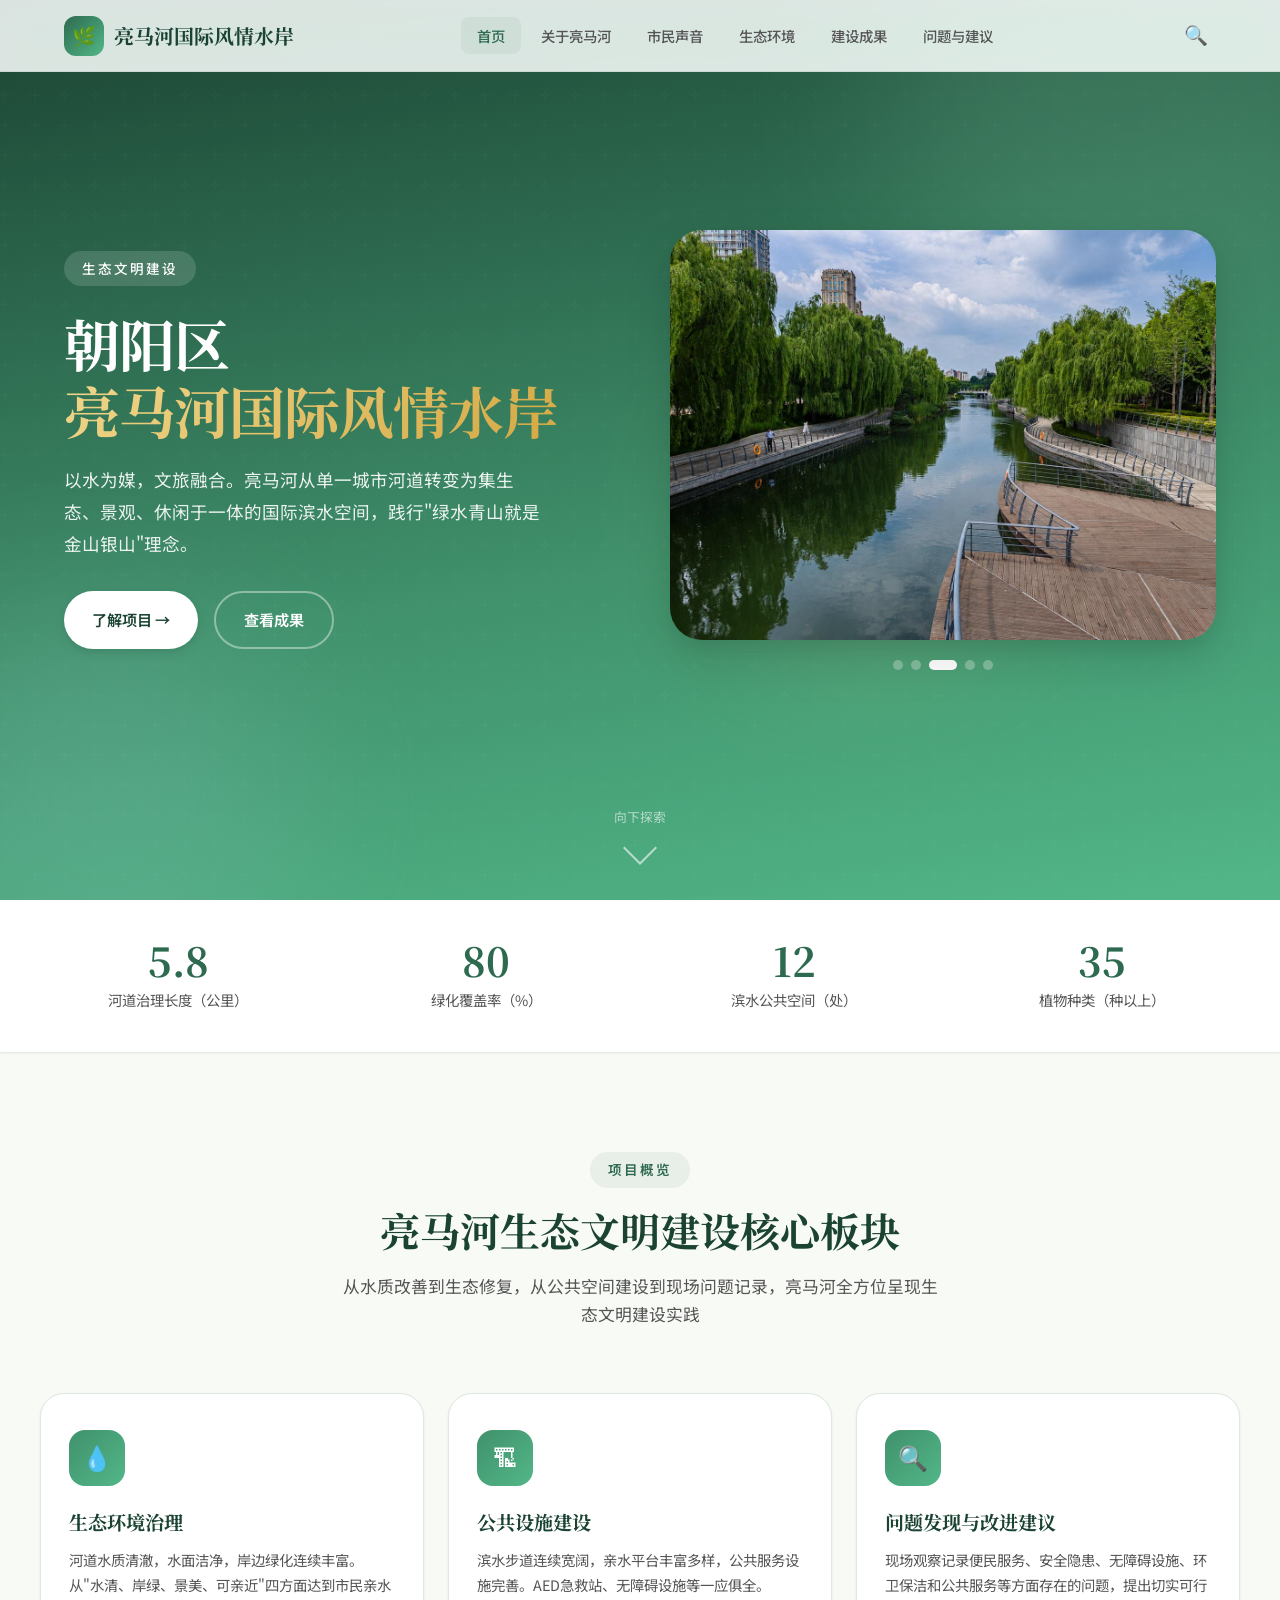
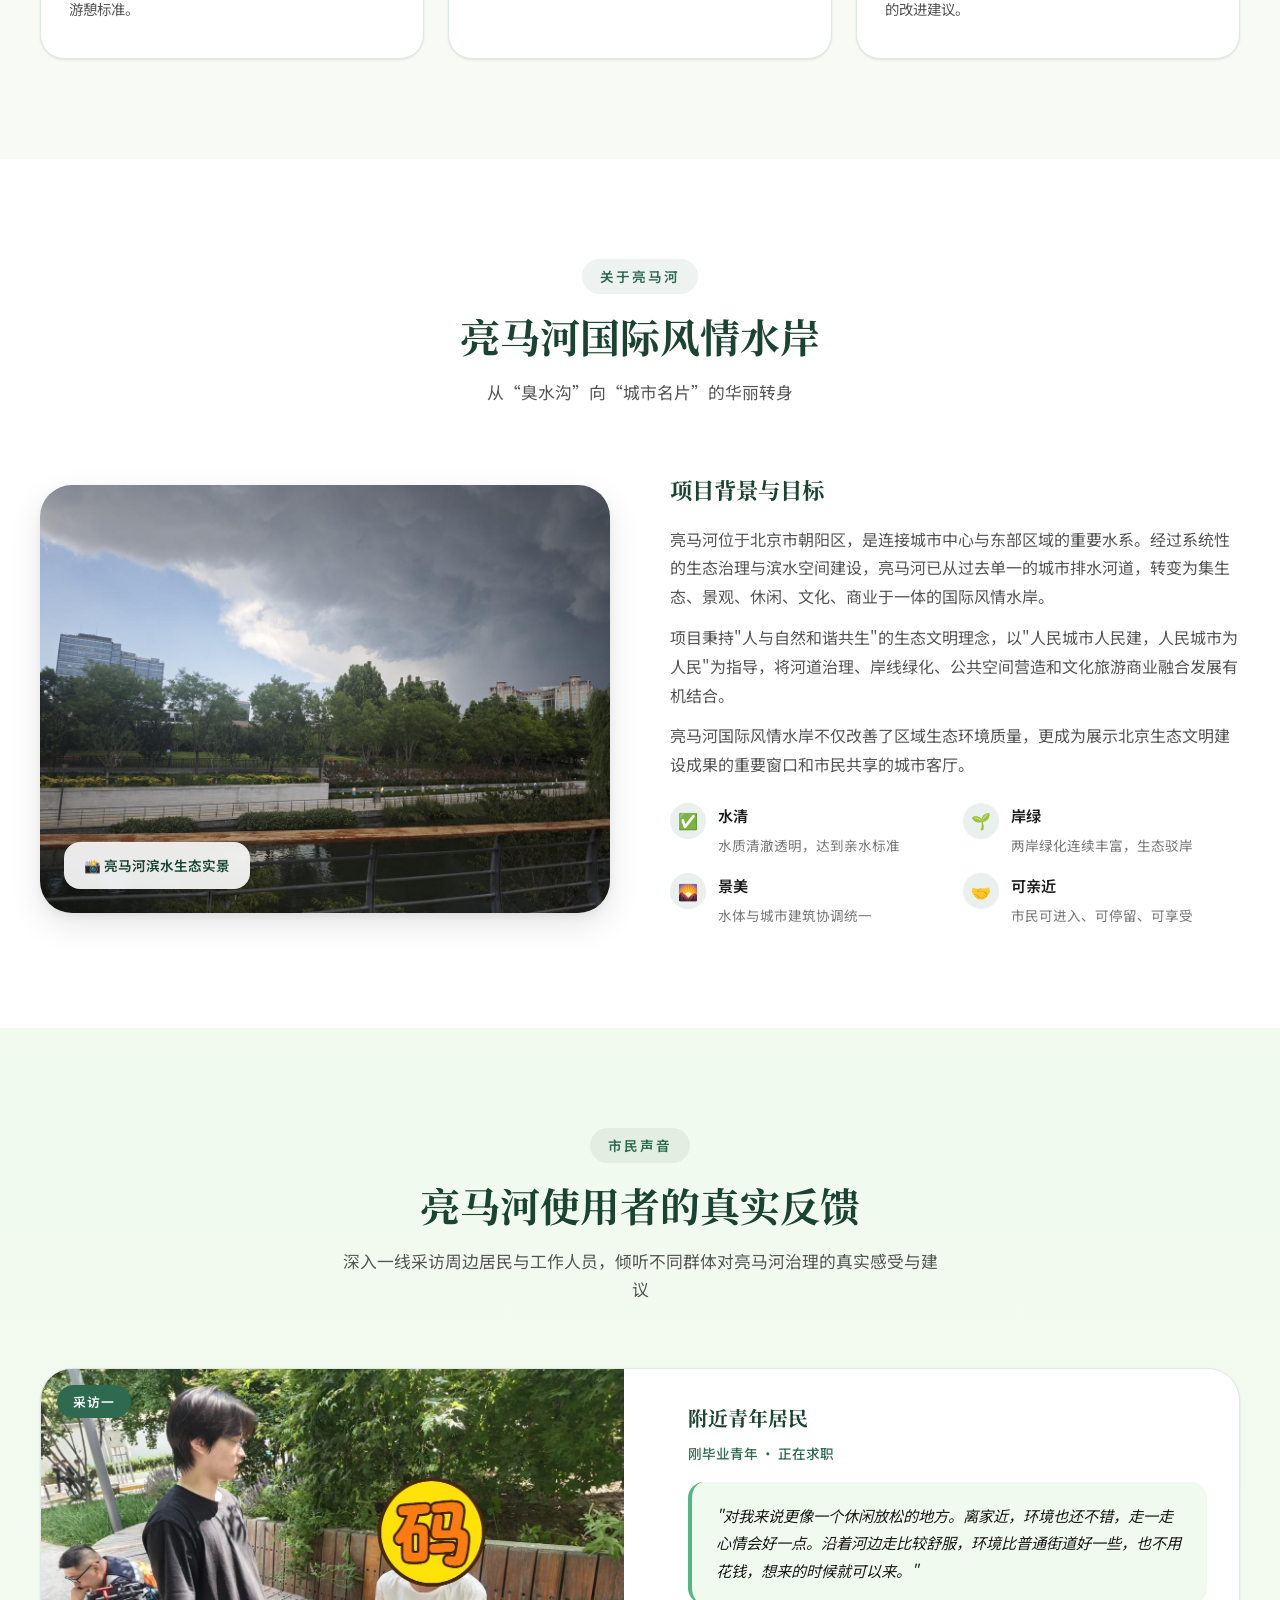
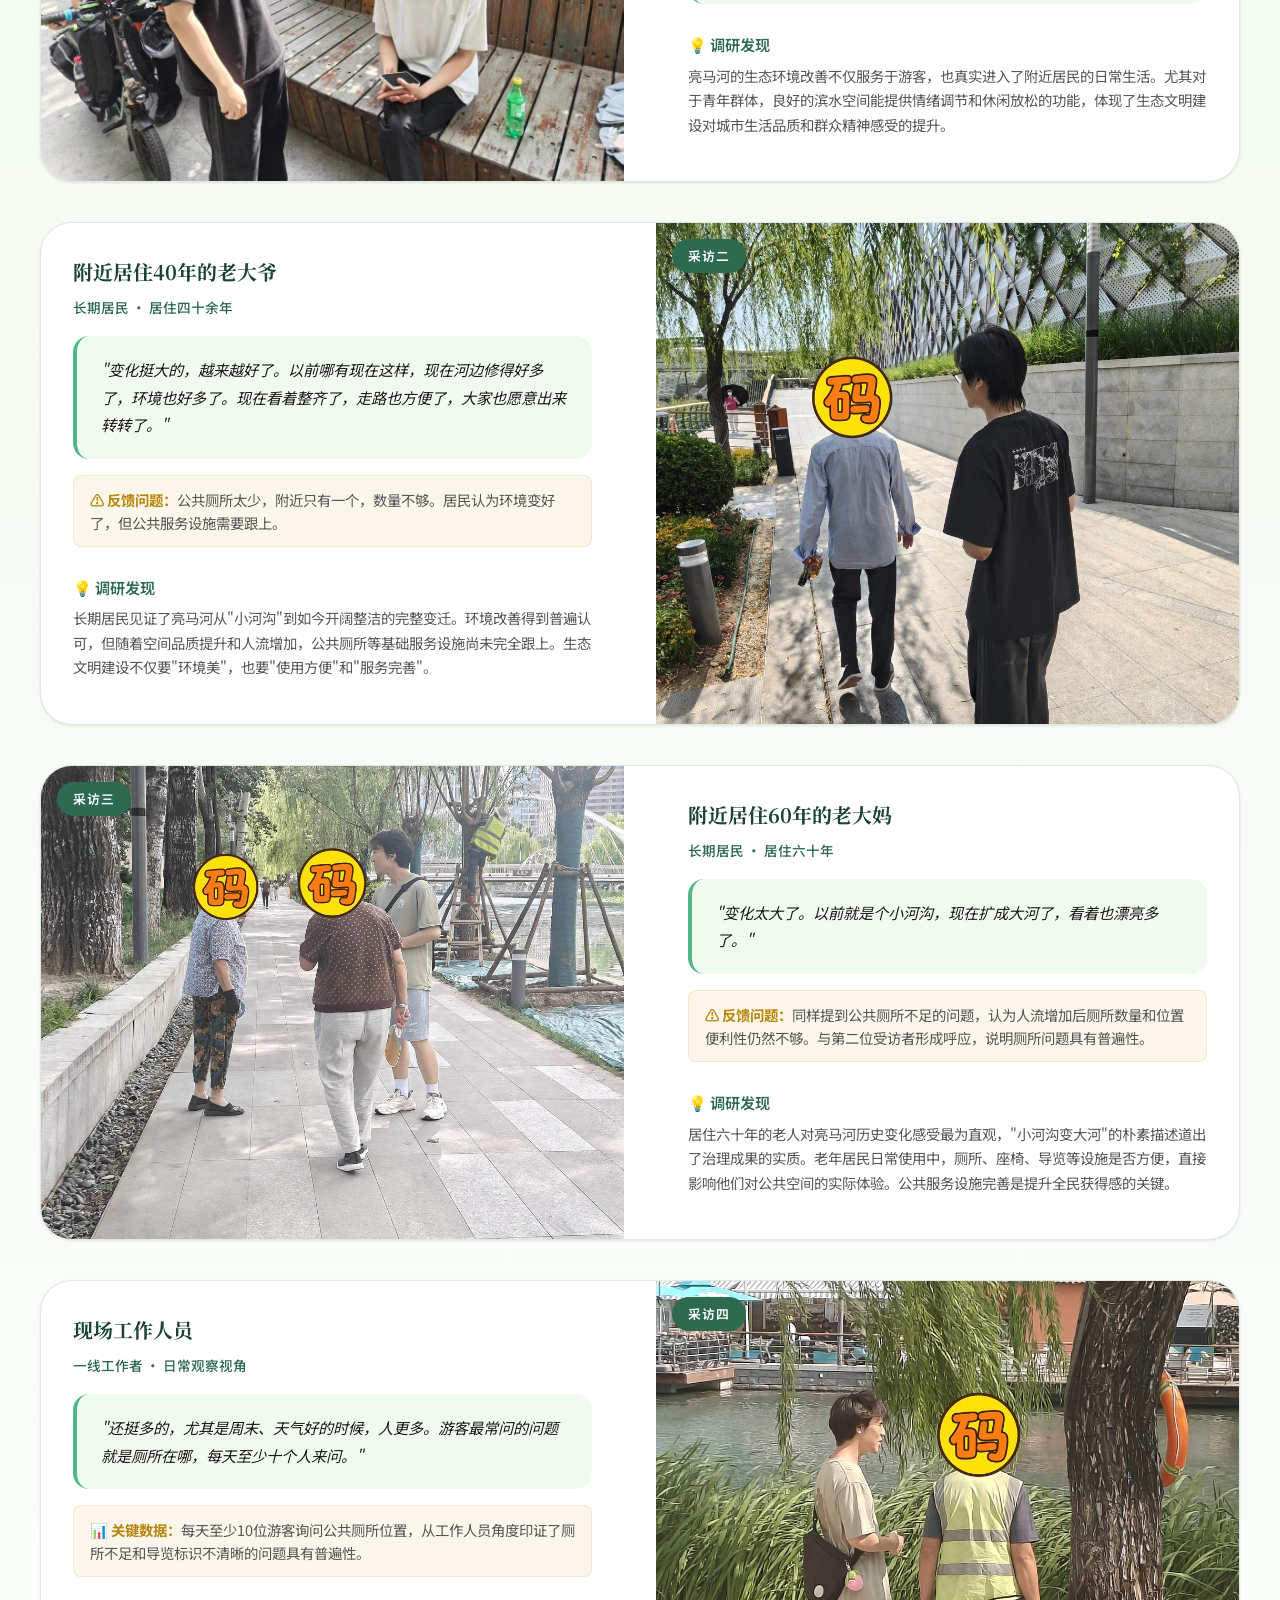
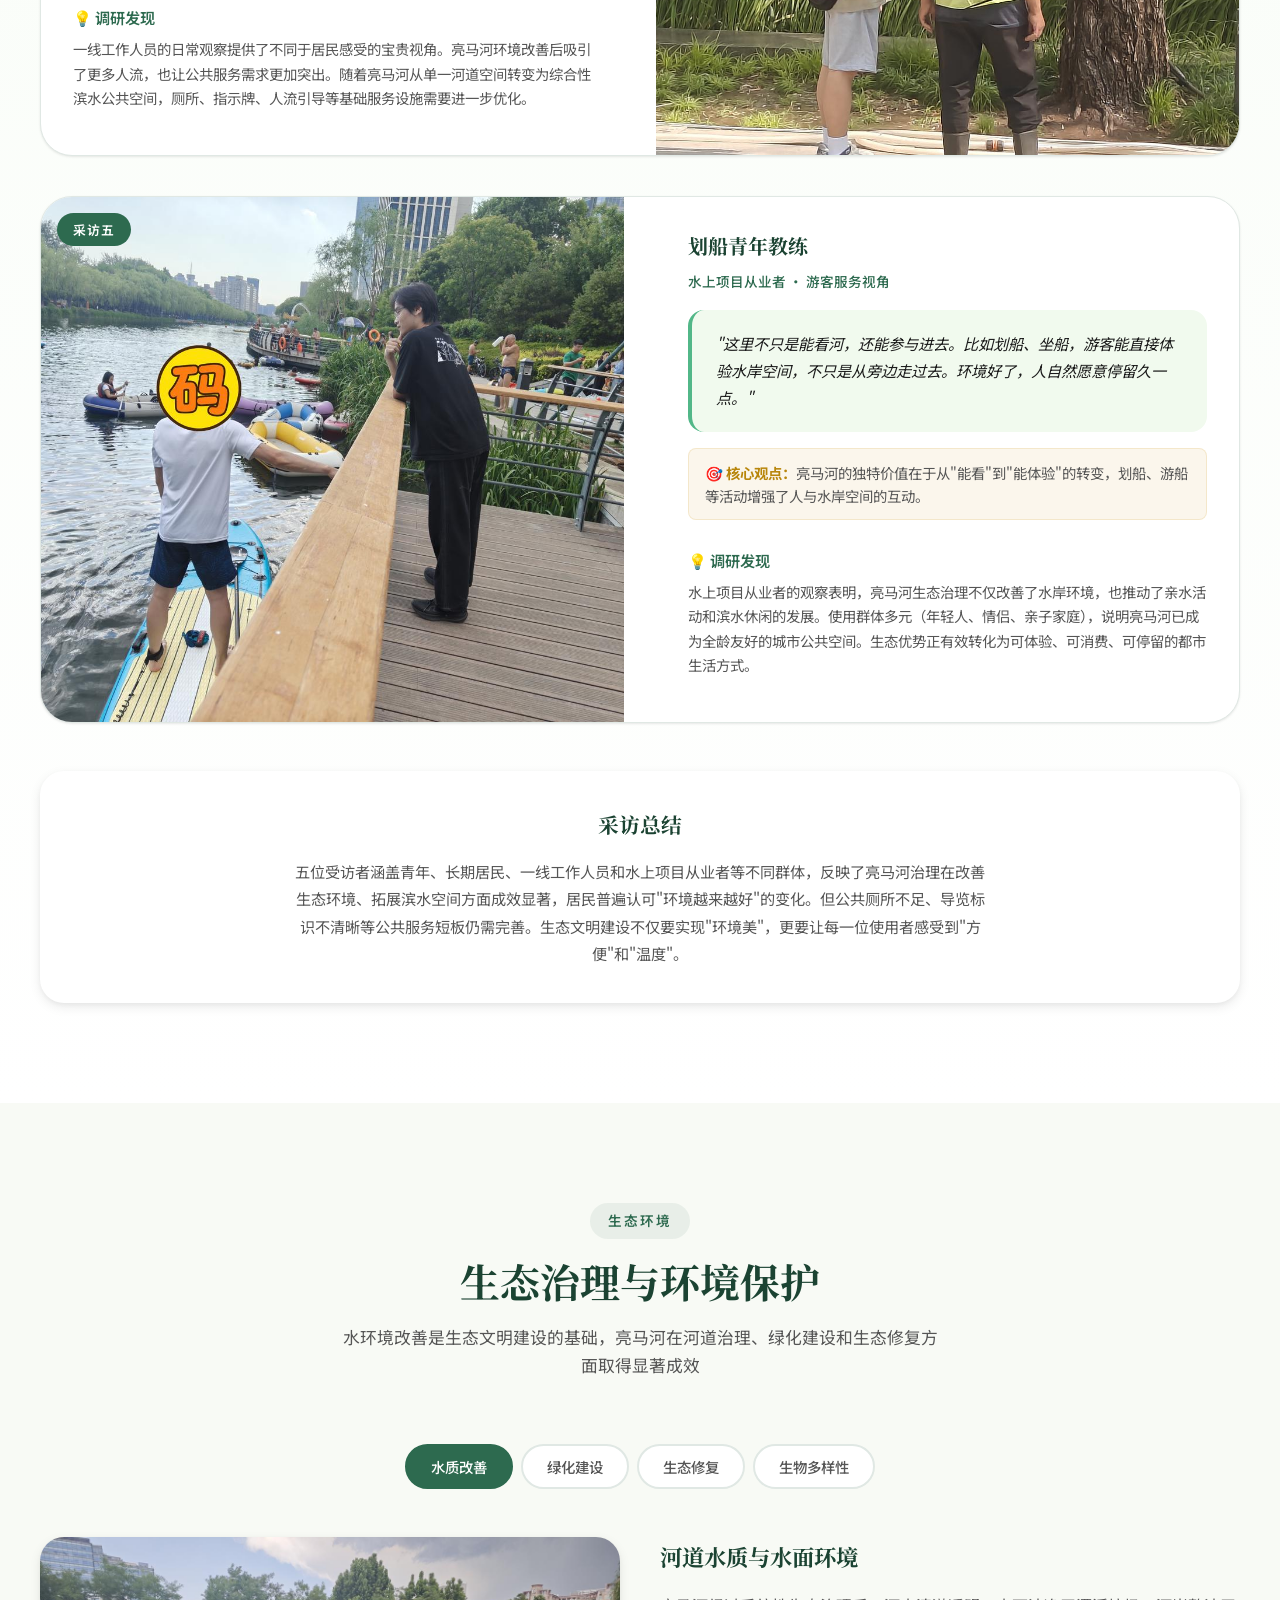
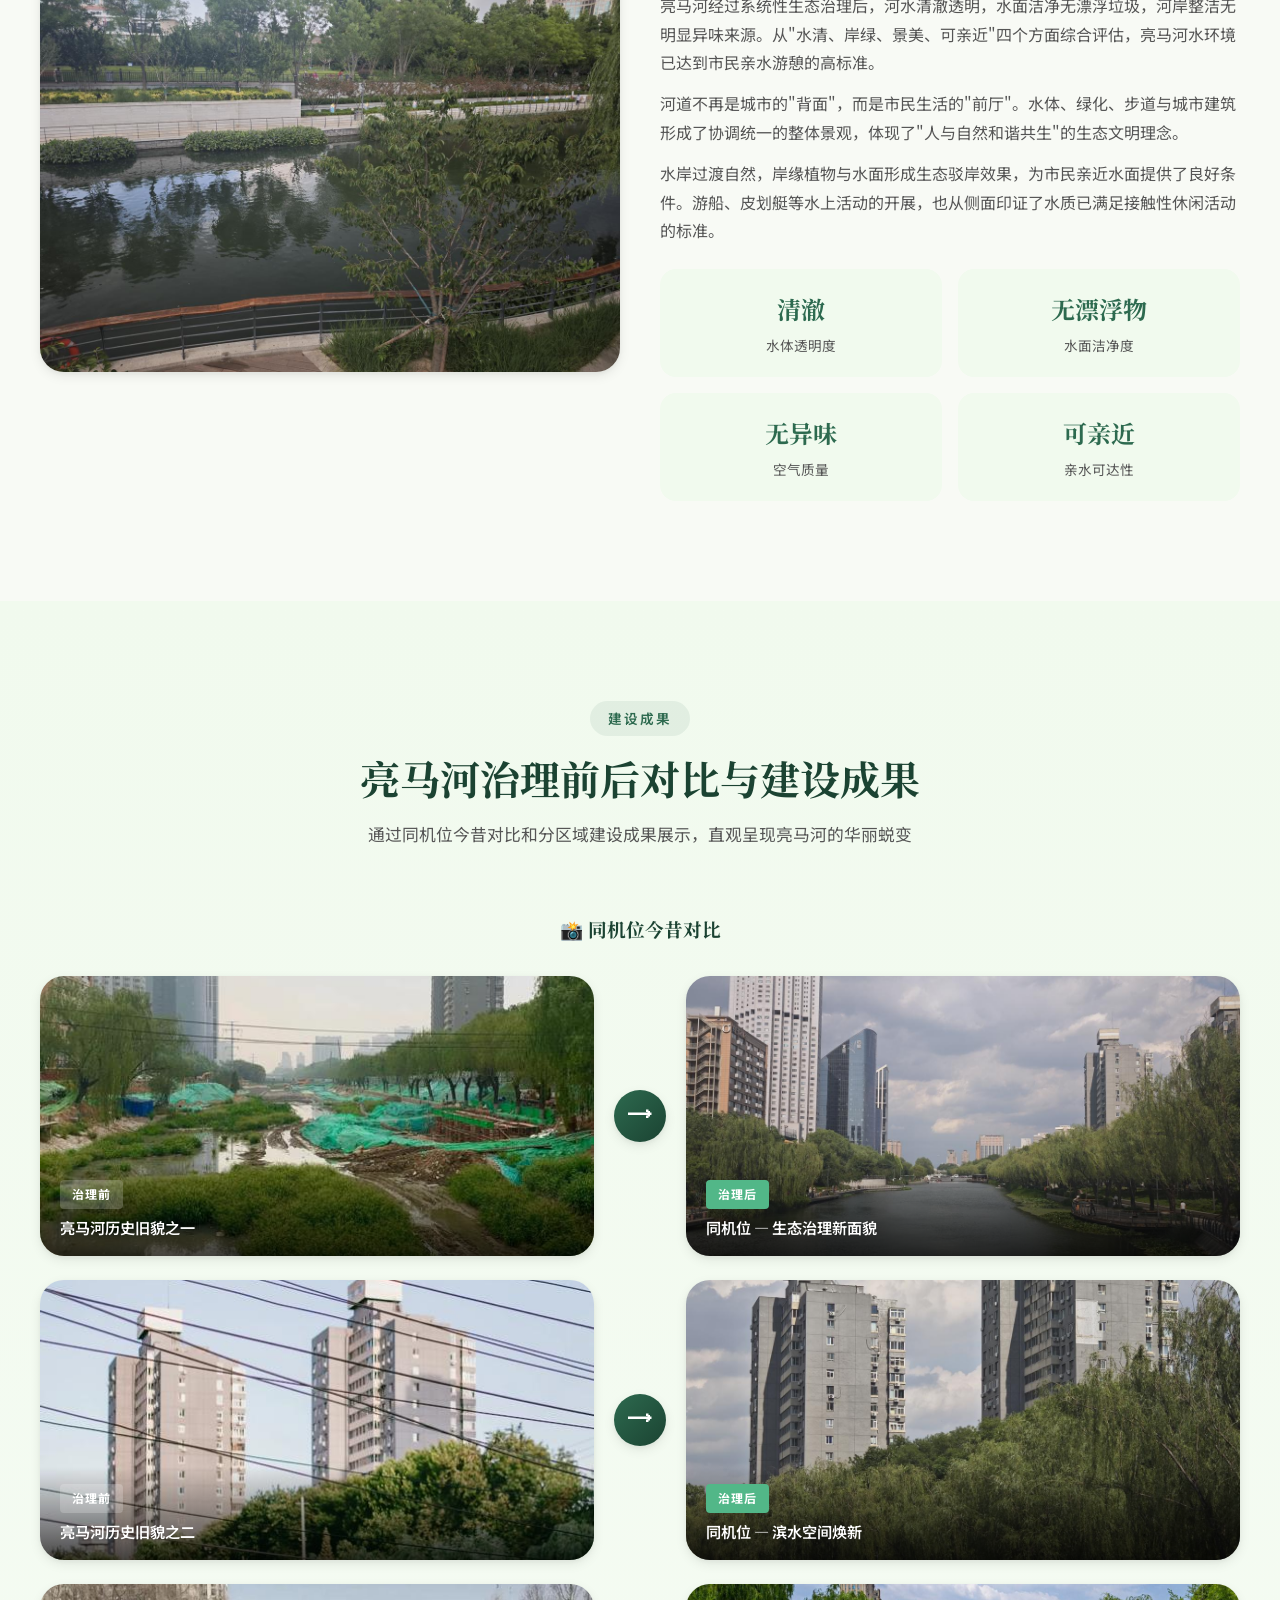
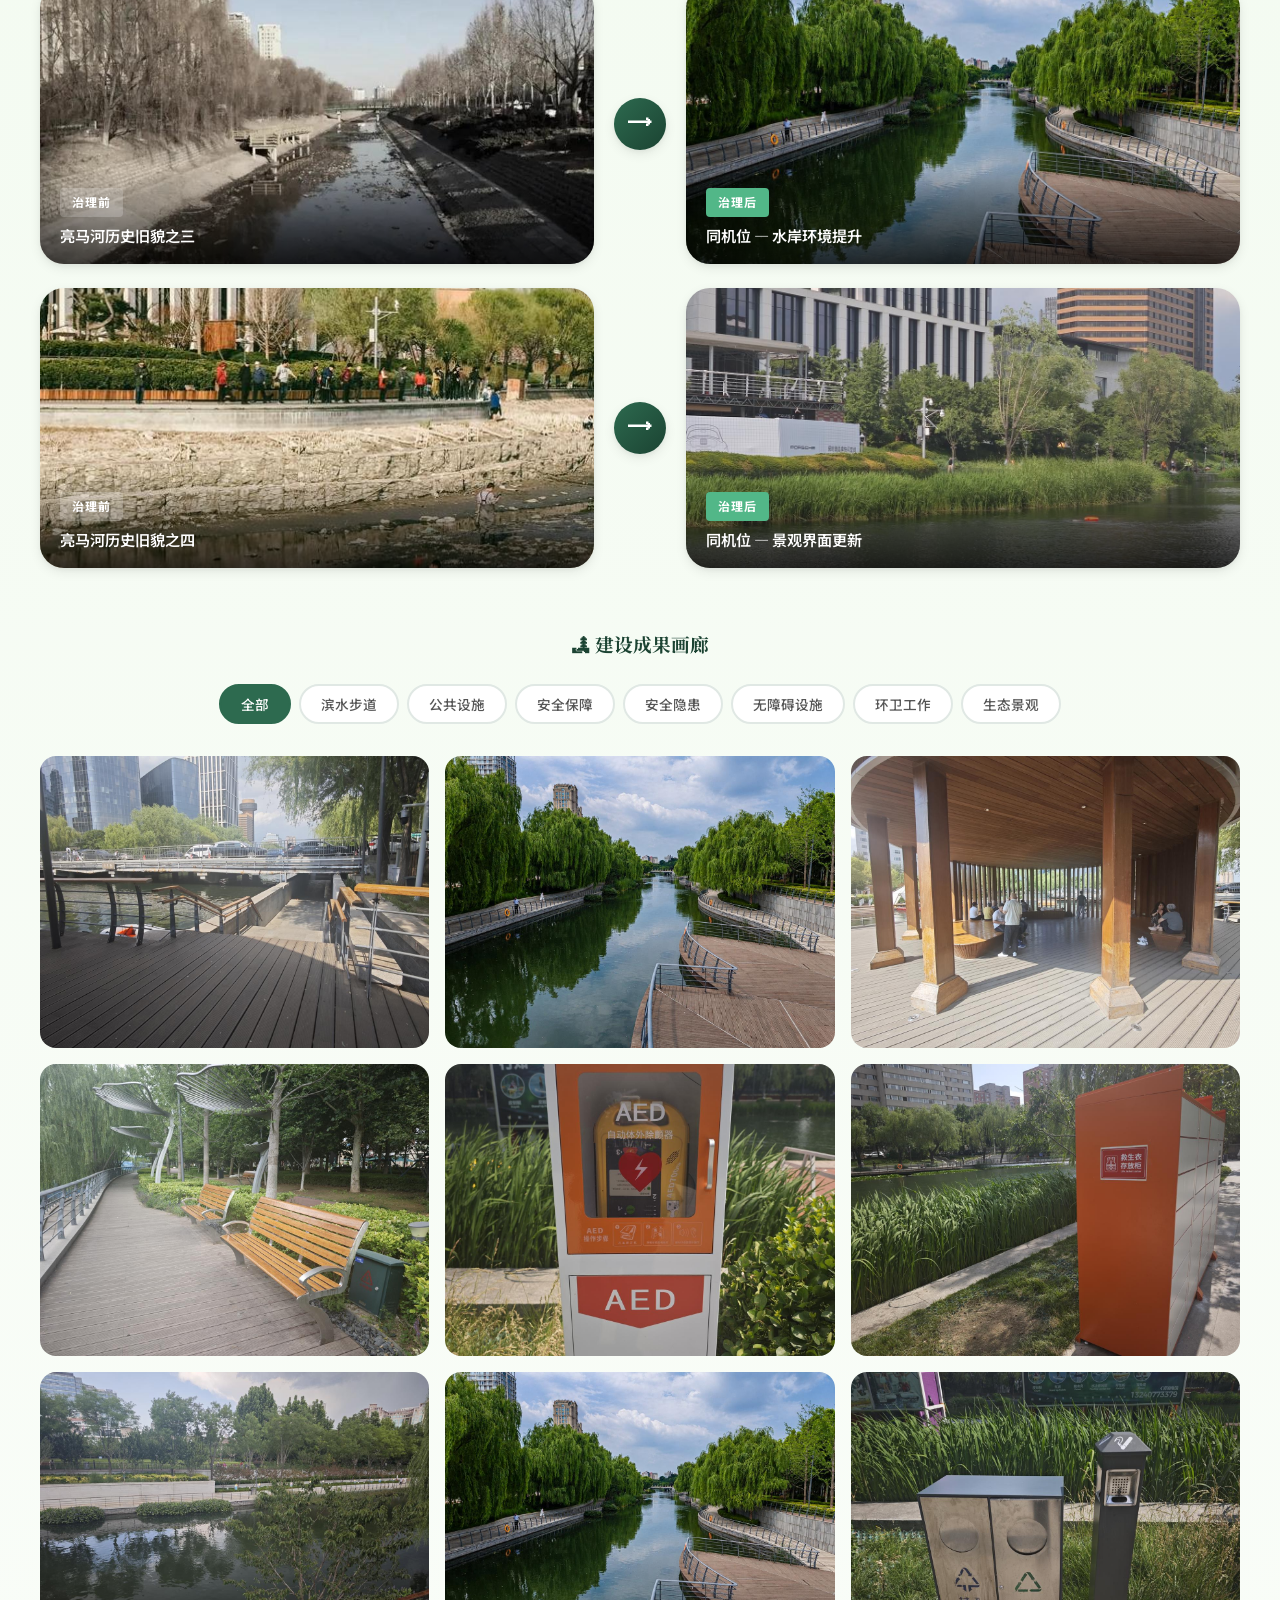
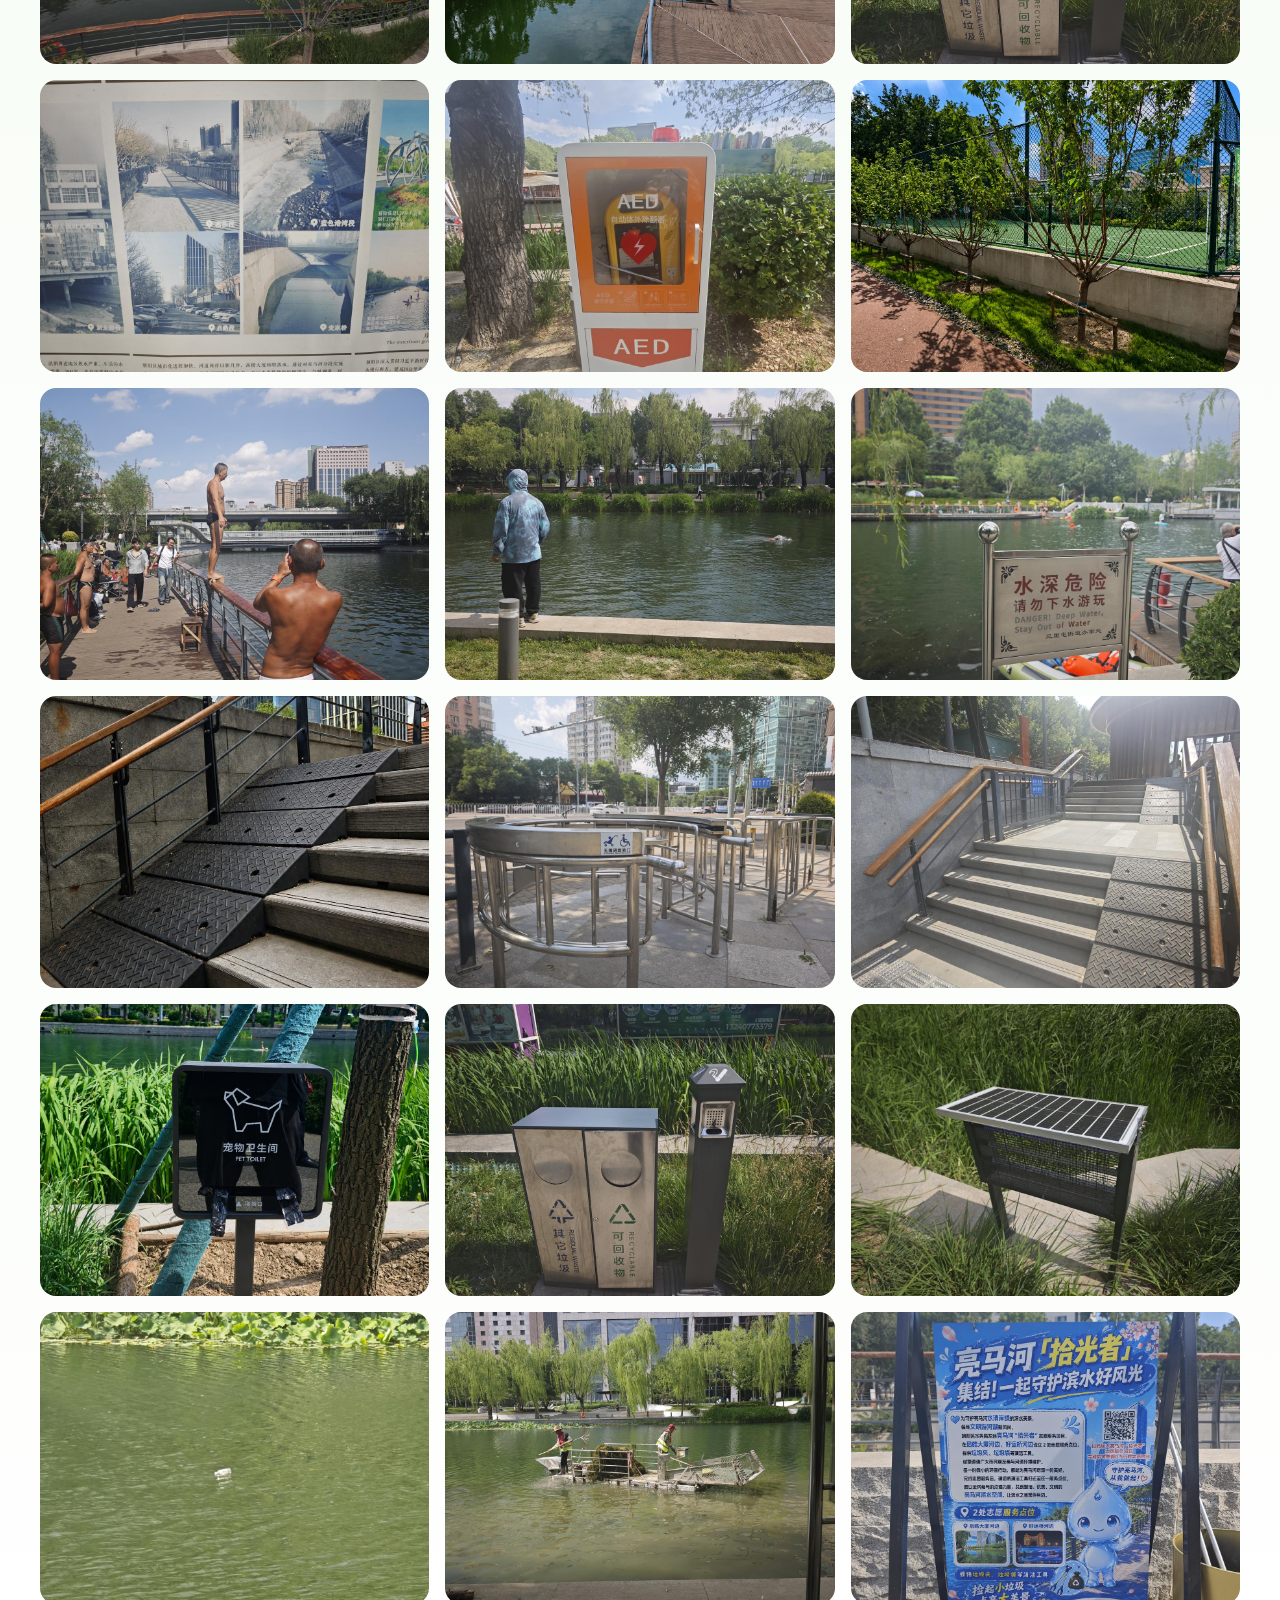
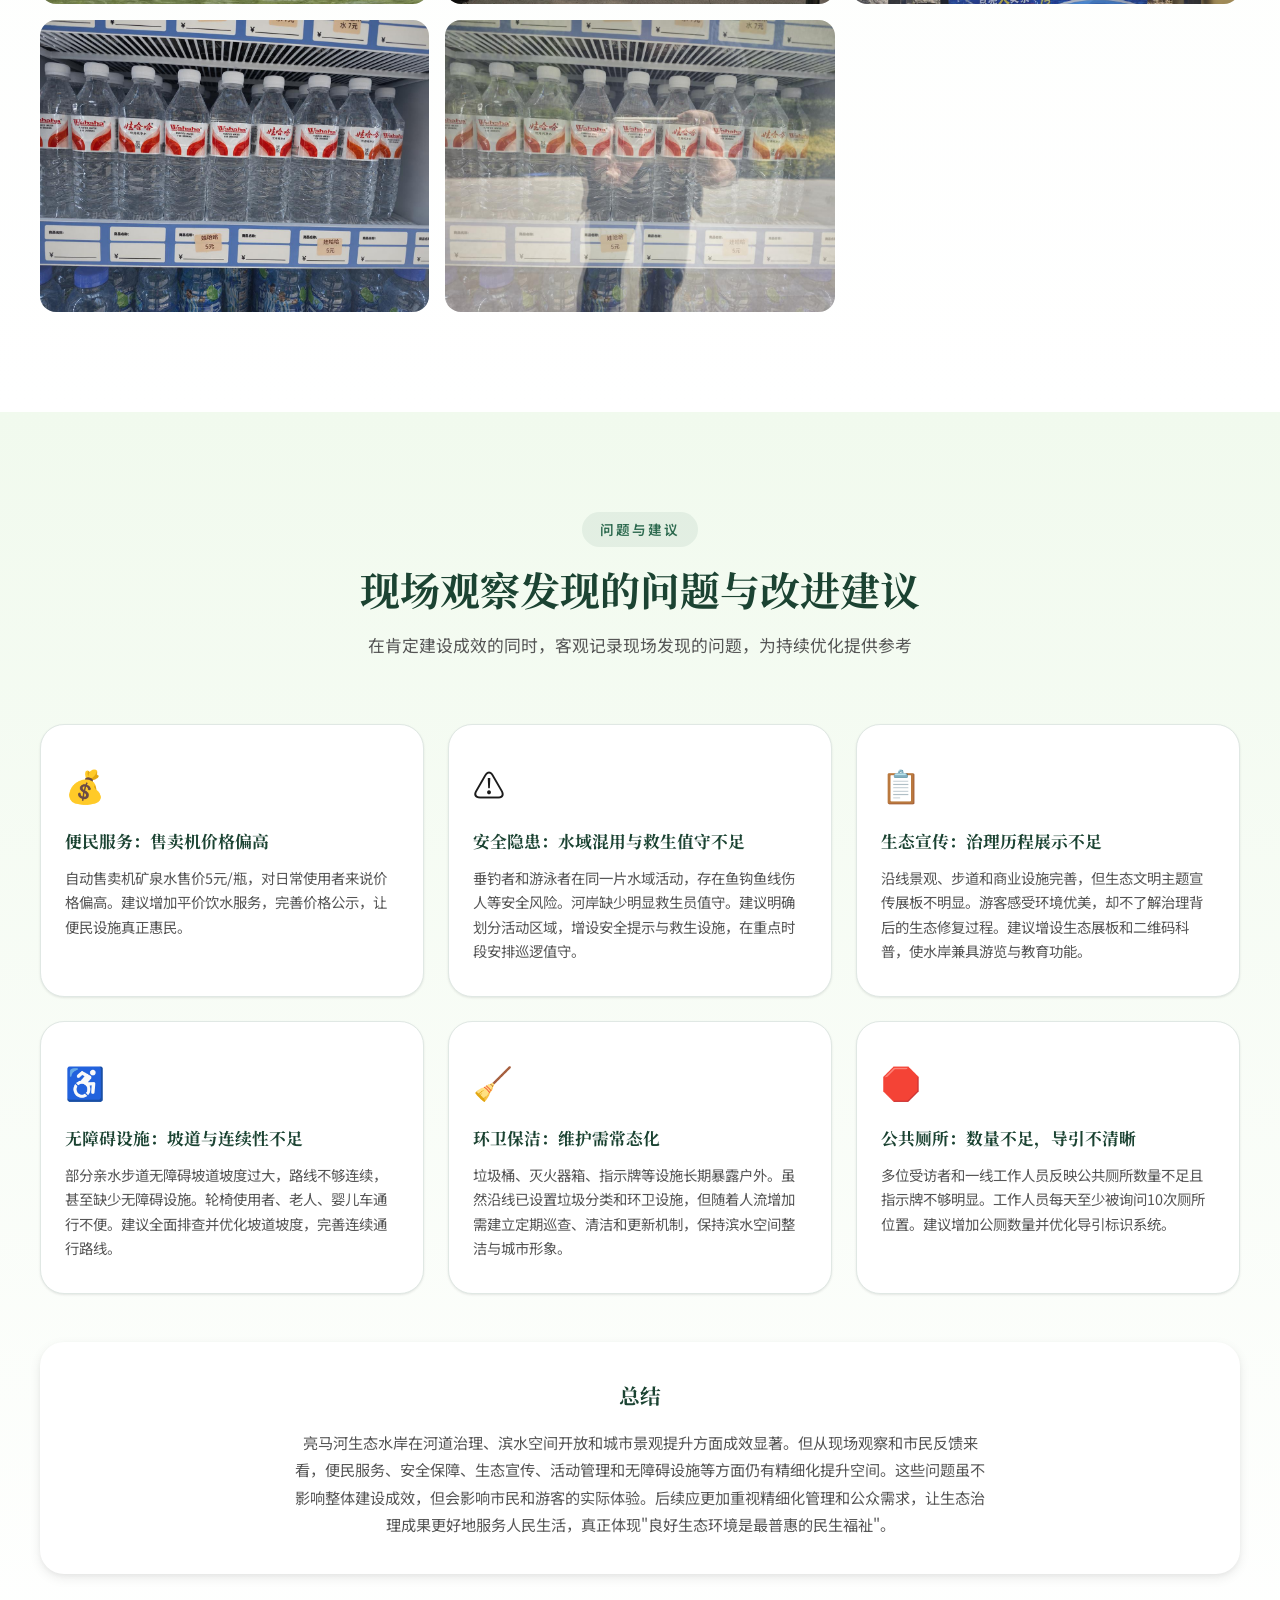
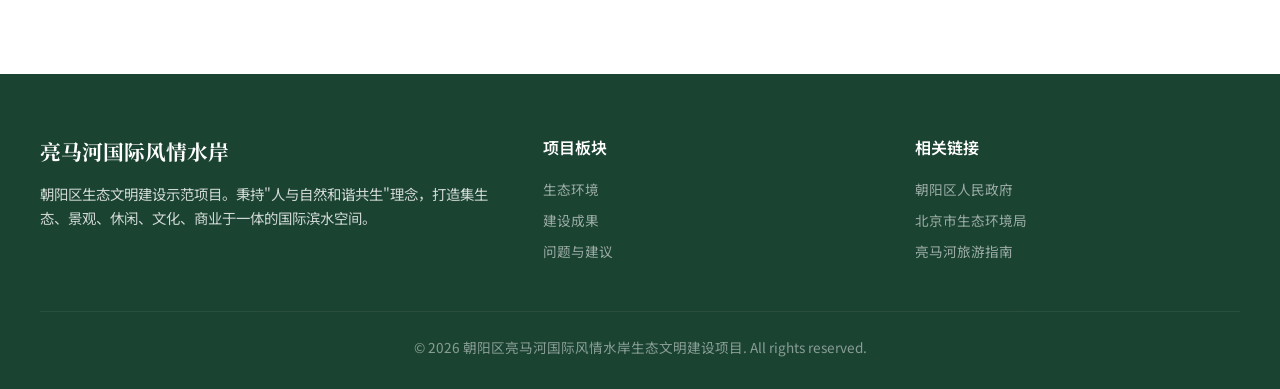
==== commit 1fc2ddca: "Refine website layout and before-after comparison" ====
--- a/4组/website/index.html
+++ b/4组/website/index.html
@@ -21,12 +21,11 @@
     </a>
     <ul class="nav-links" id="navLinks">
       <li><a href="#home" class="active">首页</a></li>
-      <li><a href="#about">关于项目</a></li>
+      <li><a href="#about">关于亮马河</a></li>
       <li><a href="#interviews">市民声音</a></li>
       <li><a href="#ecology">生态环境</a></li>
       <li><a href="#achievements">建设成果</a></li>
       <li><a href="#issues">问题与建议</a></li>
-      <li><a href="#future">未来展望</a></li>
     </ul>
     <div style="display:flex;align-items:center;gap:8px;">
       <button class="search-btn" id="searchBtn" aria-label="搜索">&#x1f50d;</button>
@@ -153,9 +152,9 @@
 <section class="section about-section" id="about">
   <div class="section-inner">
     <div class="section-header">
-      <span class="section-label">关于项目</span>
-      <h2 class="section-title">亮马河国际风情水岸项目</h2>
-      <p class="section-subtitle">从城市背面向城市前厅的华丽转身</p>
+      <span class="section-label">关于亮马河</span>
+      <h2 class="section-title">亮马河国际风情水岸</h2>
+      <p class="section-subtitle">从“臭水沟”向“城市名片”的华丽转身</p>
     </div>
     <div class="about-grid">
       <div class="about-image-wrapper">
@@ -480,32 +479,80 @@
     <!-- Before/After -->
     <h3 style="text-align:center;font-family:var(--font-heading);margin-bottom:32px;color:var(--color-primary-dark);">&#x1f4f8; 同机位今昔对比</h3>
     <div class="before-after-container">
-      <div class="ba-card" onclick="openLightbox(this.querySelector('img').src, '治理前 — 亮马河旧貌')">
-        <img src="images/before-after/old1.jpg" alt="治理前亮马河旧貌1" loading="lazy">
-        <div class="ba-overlay">
-          <span class="ba-label before">治理前</span>
-          <div class="ba-title">亮马河历史旧貌之一</div>
-        </div>
-      </div>
-      <div class="ba-card" onclick="openLightbox(this.querySelector('img').src, '治理后 — 亮马河新貌')">
-        <img src="images/before-after/new1.jpg" alt="治理后亮马河新貌1" loading="lazy">
-        <div class="ba-overlay">
-          <span class="ba-label after">治理后</span>
-          <div class="ba-title">同机位 — 生态治理新面貌</div>
-        </div>
-      </div>
-      <div class="ba-card" onclick="openLightbox(this.querySelector('img').src, '治理前 — 亮马河旧貌')">
-        <img src="images/before-after/old2.jpg" alt="治理前亮马河旧貌2" loading="lazy">
-        <div class="ba-overlay">
-          <span class="ba-label before">治理前</span>
-          <div class="ba-title">亮马河历史旧貌之二</div>
-        </div>
-      </div>
-      <div class="ba-card" onclick="openLightbox(this.querySelector('img').src, '治理后 — 亮马河新貌')">
-        <img src="images/before-after/new2.jpg" alt="治理后亮马河新貌2" loading="lazy">
-        <div class="ba-overlay">
-          <span class="ba-label after">治理后</span>
-          <div class="ba-title">同机位 — 滨水空间焕新</div>
+      <div class="ba-pair">
+        <div class="ba-card" onclick="openLightbox(this.querySelector('img').src, '治理前 — 亮马河旧貌')">
+          <img src="images/before-after/old1.jpg" alt="治理前亮马河旧貌1" loading="lazy">
+          <div class="ba-overlay">
+            <span class="ba-label before">治理前</span>
+            <div class="ba-title">亮马河历史旧貌之一</div>
+          </div>
+        </div>
+        <button class="ba-transition" type="button" aria-label="查看这一组治理前后对比大图">
+          <span>&#10230;</span>
+        </button>
+        <div class="ba-card" onclick="openLightbox(this.querySelector('img').src, '治理后 — 亮马河新貌')">
+          <img src="images/before-after/new1.jpg" alt="治理后亮马河新貌1" loading="lazy">
+          <div class="ba-overlay">
+            <span class="ba-label after">治理后</span>
+            <div class="ba-title">同机位 — 生态治理新面貌</div>
+          </div>
+        </div>
+      </div>
+      <div class="ba-pair">
+        <div class="ba-card" onclick="openLightbox(this.querySelector('img').src, '治理前 — 亮马河旧貌')">
+          <img src="images/before-after/old2.jpg" alt="治理前亮马河旧貌2" loading="lazy">
+          <div class="ba-overlay">
+            <span class="ba-label before">治理前</span>
+            <div class="ba-title">亮马河历史旧貌之二</div>
+          </div>
+        </div>
+        <button class="ba-transition" type="button" aria-label="查看这一组治理前后对比大图">
+          <span>&#10230;</span>
+        </button>
+        <div class="ba-card" onclick="openLightbox(this.querySelector('img').src, '治理后 — 亮马河新貌')">
+          <img src="images/before-after/new2.jpg" alt="治理后亮马河新貌2" loading="lazy">
+          <div class="ba-overlay">
+            <span class="ba-label after">治理后</span>
+            <div class="ba-title">同机位 — 滨水空间焕新</div>
+          </div>
+        </div>
+      </div>
+      <div class="ba-pair">
+        <div class="ba-card" onclick="openLightbox(this.querySelector('img').src, '治理前 — 亮马河旧貌')">
+          <img src="images/before-after/old3.jpg" alt="治理前亮马河旧貌3" loading="lazy">
+          <div class="ba-overlay">
+            <span class="ba-label before">治理前</span>
+            <div class="ba-title">亮马河历史旧貌之三</div>
+          </div>
+        </div>
+        <button class="ba-transition" type="button" aria-label="查看这一组治理前后对比大图">
+          <span>&#10230;</span>
+        </button>
+        <div class="ba-card" onclick="openLightbox(this.querySelector('img').src, '治理后 — 亮马河新貌')">
+          <img src="images/before-after/new3.jpg" alt="治理后亮马河新貌3" loading="lazy">
+          <div class="ba-overlay">
+            <span class="ba-label after">治理后</span>
+            <div class="ba-title">同机位 — 水岸环境提升</div>
+          </div>
+        </div>
+      </div>
+      <div class="ba-pair">
+        <div class="ba-card" onclick="openLightbox(this.querySelector('img').src, '治理前 — 亮马河旧貌')">
+          <img src="images/before-after/old4.jpg" alt="治理前亮马河旧貌4" loading="lazy">
+          <div class="ba-overlay">
+            <span class="ba-label before">治理前</span>
+            <div class="ba-title">亮马河历史旧貌之四</div>
+          </div>
+        </div>
+        <button class="ba-transition" type="button" aria-label="查看这一组治理前后对比大图">
+          <span>&#10230;</span>
+        </button>
+        <div class="ba-card" onclick="openLightbox(this.querySelector('img').src, '治理后 — 亮马河新貌')">
+          <img src="images/before-after/new4.jpg" alt="治理后亮马河新貌4" loading="lazy">
+          <div class="ba-overlay">
+            <span class="ba-label after">治理后</span>
+            <div class="ba-title">同机位 — 景观界面更新</div>
+          </div>
         </div>
       </div>
     </div>
@@ -680,54 +727,6 @@
   </div>
 </section>
 
-<!-- ===== FUTURE SECTION ===== -->
-<section class="section future-section" id="future">
-  <div class="section-inner">
-    <div class="section-header">
-      <span class="section-label">未来展望</span>
-      <h2 class="section-title">持续优化与未来规划</h2>
-      <p class="section-subtitle">在现有成果基础上，进一步提升亮马河国际风情水岸的品质与服务</p>
-    </div>
-    <div class="future-grid">
-      <div class="future-card">
-        <div class="future-num">01</div>
-        <h3>客流疏导与管理优化</h3>
-        <p>关注高峰时段步道与码头客流疏导，优化人流动线设计。在保证开放共享的前提下，合理配置空间资源，提升高峰期市民游客的体验品质，确保滨水空间的安全有序运行。</p>
-      </div>
-      <div class="future-card">
-        <div class="future-num">02</div>
-        <h3>生态科普与宣传教育</h3>
-        <p>加强生态治理历程科普标识建设，增设生态宣传展板，向公众展示亮马河治理的技术路径和生态价值。通过科普教育增强市民的生态文明意识，使亮马河成为户外生态教育课堂。</p>
-      </div>
-      <div class="future-card">
-        <div class="future-num">03</div>
-        <h3>商业与生态平衡发展</h3>
-        <p>平衡商业开发强度与亲水空间开放性，确保滨水公共空间的公益属性。合理控制商品和服务价格，完善无障碍设施建设，让亮马河真正成为全龄友好、全民共享的城市公共空间。</p>
-      </div>
-      <div class="future-card">
-        <div class="future-num">04</div>
-        <h3>绿色运营与可持续发展</h3>
-        <p>优化夜间照明节能与光污染控制，推广清洁能源使用。加强水质监测与生态维护，建立长效管理机制。以科技赋能生态文明建设，持续提升亮马河的生态环境品质和国际影响力。</p>
-      </div>
-      <div class="future-card">
-        <div class="future-num">05</div>
-        <h3>安全体系完善</h3>
-        <p>增设河岸救生员值守岗位，加强垂钓者与游泳者的分区管理，消除同一片水域活动的安全隐患。完善亲水步道无障碍坡道设计，确保各类群体都能安全、便捷地享受滨水空间。</p>
-      </div>
-      <div class="future-card">
-        <div class="future-num">06</div>
-        <h3>智慧水岸建设</h3>
-        <p>推进亮马河智慧化管理，引入智能导览、实时客流监测、环境数据公示等数字化手段。打造线上线下融合的滨水体验，让科技为生态文明建设注入新动力，提升水岸管理的精细化水平。</p>
-      </div>
-    </div>
-    <div style="text-align:center;margin-top:48px;">
-      <p style="font-family:var(--font-heading);font-size:1.2rem;color:var(--color-primary-dark);font-weight:600;">
-        "绿水青山就是金山银山 — 以水为媒，文旅融合"
-      </p>
-    </div>
-  </div>
-</section>
-
 <!-- ===== FOOTER ===== -->
 <footer class="footer">
   <div class="footer-inner">
@@ -740,19 +739,12 @@
       <a href="#ecology">生态环境</a>
       <a href="#achievements">建设成果</a>
       <a href="#issues">问题与建议</a>
-      <a href="#future">未来展望</a>
     </div>
     <div class="footer-col">
       <h4>相关链接</h4>
       <a href="http://www.bjchy.gov.cn/" target="_blank" rel="noopener">朝阳区人民政府</a>
       <a href="https://sthjj.beijing.gov.cn/" target="_blank" rel="noopener">北京市生态环境局</a>
       <a href="https://s.visitbeijing.com.cn/attraction/120992" target="_blank" rel="noopener">亮马河旅游指南</a>
-    </div>
-    <div class="footer-col">
-      <h4>联系我们</h4>
-      <a href="#">项目反馈</a>
-      <a href="#">媒体联系</a>
-      <a href="#">参观指南</a>
     </div>
   </div>
   <div class="footer-bottom">
@@ -772,6 +764,34 @@
   <div class="lightbox-caption" id="lightboxCaption"></div>
 </div>
 
+<div class="compare-lightbox" id="compareLightbox">
+  <button class="lightbox-close" id="compareLightboxClose">&times;</button>
+  <div class="compare-lightbox-shell">
+    <div class="compare-lightbox-header">
+      <div>
+        <div class="compare-lightbox-title">治理前后原图对比</div>
+      </div>
+    </div>
+    <div class="compare-lightbox-track">
+      <figure class="compare-panel">
+        <figcaption>
+          <span class="compare-panel-label before" id="compareBeforeLabel">治理前</span>
+          <span id="compareBeforeCaption"></span>
+        </figcaption>
+        <img src="" alt="" id="compareBeforeImg">
+      </figure>
+      <div class="compare-lightbox-divider" aria-hidden="true">&#10230;</div>
+      <figure class="compare-panel">
+        <figcaption>
+          <span class="compare-panel-label after" id="compareAfterLabel">治理后</span>
+          <span id="compareAfterCaption"></span>
+        </figcaption>
+        <img src="" alt="" id="compareAfterImg">
+      </figure>
+    </div>
+  </div>
+</div>
+
 <script src="js/main.js"></script>
 </body>
 </html>
--- a/4组/website/css/style.css
+++ b/4组/website/css/style.css
@@ -860,18 +860,59 @@
 }
 
 /* Before/After Slider */
-.before-after-container {
-  display: grid;
-  grid-template-columns: repeat(2, 1fr);
-  gap: 24px;
-  margin-bottom: 60px;
-}
-
-.ba-card {
-  position: relative;
-  border-radius: var(--radius-lg);
-  overflow: hidden;
-  box-shadow: var(--shadow-md);
+.before-after-container {
+  display: grid;
+  grid-template-columns: 1fr;
+  gap: 24px;
+  margin-bottom: 60px;
+}
+
+.ba-pair {
+  display: grid;
+  grid-template-columns: minmax(0, 1fr) auto minmax(0, 1fr);
+  gap: 20px;
+  align-items: center;
+}
+
+.ba-transition {
+  width: 52px;
+  height: 52px;
+  border-radius: 50%;
+  display: flex;
+  align-items: center;
+  justify-content: center;
+  background: linear-gradient(135deg, var(--color-primary), var(--color-primary-dark));
+  color: white;
+  box-shadow: var(--shadow-md);
+  flex-shrink: 0;
+  border: none;
+  cursor: pointer;
+  padding: 0;
+  appearance: none;
+  transition: transform var(--transition-fast), box-shadow var(--transition-fast);
+}
+
+.ba-transition:hover {
+  transform: scale(1.06);
+  box-shadow: var(--shadow-xl);
+}
+
+.ba-transition:focus-visible {
+  outline: 2px solid white;
+  outline-offset: 3px;
+}
+
+.ba-transition span {
+  font-size: 1.5rem;
+  font-weight: 700;
+  line-height: 1;
+}
+
+.ba-card {
+  position: relative;
+  border-radius: var(--radius-lg);
+  overflow: hidden;
+  box-shadow: var(--shadow-md);
   cursor: pointer;
   transition: all var(--transition-normal);
 }
@@ -1337,16 +1378,140 @@
 .lightbox-nav.prev { left: 24px; }
 .lightbox-nav.next { right: 24px; }
 
-.lightbox-caption {
-  position: absolute;
-  bottom: 32px;
-  left: 50%;
-  transform: translateX(-50%);
+.lightbox-caption {
+  position: absolute;
+  bottom: 32px;
+  left: 50%;
+  transform: translateX(-50%);
   color: rgba(255,255,255,0.8);
   font-size: 0.9rem;
-  text-align: center;
-  max-width: 600px;
-}
+  text-align: center;
+  max-width: 600px;
+}
+
+.compare-lightbox {
+  position: fixed;
+  inset: 0;
+  background: rgba(0,0,0,0.92);
+  z-index: 3100;
+  opacity: 0;
+  pointer-events: none;
+  transition: opacity var(--transition-normal);
+}
+
+.compare-lightbox.active {
+  opacity: 1;
+  pointer-events: all;
+}
+
+.compare-lightbox-shell {
+  height: 100%;
+  width: 100%;
+  max-width: min(1800px, 100%);
+  margin: 0 auto;
+  padding: 88px 32px 32px;
+  display: flex;
+  flex-direction: column;
+}
+
+.compare-lightbox-header {
+  display: flex;
+  align-items: flex-start;
+  justify-content: space-between;
+  gap: 16px;
+  margin-bottom: 20px;
+  color: white;
+}
+
+.compare-lightbox-title {
+  font-family: var(--font-heading);
+  font-size: 1.4rem;
+  font-weight: 700;
+}
+
+.compare-lightbox-hint {
+  margin-top: 6px;
+  color: rgba(255,255,255,0.72);
+  font-size: 0.95rem;
+}
+
+.compare-lightbox-track {
+  flex: 1;
+  min-height: 0;
+  display: grid;
+  grid-template-columns: minmax(0, 1fr) 56px minmax(0, 1fr);
+  gap: 24px;
+  align-items: center;
+  overflow: hidden;
+  padding: 8px 4px 12px;
+}
+
+.compare-panel {
+  margin: 0;
+  min-width: 0;
+  display: grid;
+  grid-template-rows: auto 1fr;
+  gap: 14px;
+  align-self: stretch;
+}
+
+.compare-panel figcaption {
+  display: flex;
+  align-items: center;
+  flex-wrap: wrap;
+  gap: 12px;
+  color: white;
+  font-size: 1rem;
+  font-weight: 500;
+}
+
+.compare-panel-label {
+  display: inline-flex;
+  align-items: center;
+  justify-content: center;
+  min-width: 72px;
+  height: 32px;
+  padding: 0 14px;
+  border-radius: 999px;
+  font-size: 0.85rem;
+  font-weight: 700;
+}
+
+.compare-panel-label.before {
+  background: rgba(255,255,255,0.16);
+}
+
+.compare-panel-label.after {
+  background: var(--color-secondary);
+}
+
+.compare-panel img {
+  display: block;
+  width: 100%;
+  height: min(68vh, calc(100vh - 240px));
+  max-width: 100%;
+  max-height: 100%;
+  object-fit: contain;
+  object-position: center;
+  border-radius: var(--radius-md);
+  box-shadow: var(--shadow-xl);
+  background: rgba(255,255,255,0.04);
+}
+
+.compare-lightbox-divider {
+  align-self: center;
+  width: 56px;
+  height: 56px;
+  border-radius: 50%;
+  display: flex;
+  align-items: center;
+  justify-content: center;
+  background: rgba(255,255,255,0.14);
+  color: white;
+  font-size: 1.5rem;
+  font-weight: 700;
+  flex-shrink: 0;
+}
 
 /* ===== Footer ===== */
 .footer {
@@ -1355,13 +1520,14 @@
   padding: 60px 24px 30px;
 }
 
-.footer-inner {
-  max-width: var(--max-width);
-  margin: 0 auto;
-  display: grid;
-  grid-template-columns: 2fr 1fr 1fr 1fr;
-  gap: 40px;
-}
+.footer-inner {
+  max-width: var(--max-width);
+  margin: 0 auto;
+  display: grid;
+  grid-template-columns: 1.4fr 1fr 1fr;
+  gap: 48px;
+  align-items: start;
+}
 
 .footer-brand h3 {
   font-family: var(--font-heading);
@@ -1513,11 +1679,41 @@
   .future-grid {
     grid-template-columns: 1fr;
   }
-  
-  .before-after-container {
-    grid-template-columns: 1fr;
-  }
-}
+  
+  .before-after-container {
+    grid-template-columns: 1fr;
+  }
+
+  .ba-pair {
+    grid-template-columns: 1fr;
+  }
+
+  .ba-transition {
+    margin: -4px auto;
+  }
+
+  .ba-transition span {
+    transform: rotate(90deg);
+  }
+
+  .compare-lightbox-shell {
+    padding: 80px 16px 20px;
+  }
+
+  .compare-lightbox-track {
+    grid-template-columns: minmax(0, 1fr) 48px minmax(0, 1fr);
+    gap: 16px;
+  }
+
+  .compare-lightbox-divider {
+    width: 48px;
+    height: 48px;
+  }
+
+  .compare-panel img {
+    height: min(60vh, calc(100vh - 250px));
+  }
+}
 
 @media (max-width: 768px) {
   :root {
@@ -1543,15 +1739,36 @@
     right: 0;
   }
   
-  .nav-links a {
-    display: block;
-    padding: 12px 16px;
-    font-size: 1rem;
-  }
-  
-  .nav-toggle {
-    display: flex;
-  }
+  .nav-links a {
+    display: block;
+    padding: 12px 16px;
+    font-size: 1rem;
+  }
+
+  .compare-lightbox-shell {
+    padding: 80px 12px 16px;
+  }
+
+  .compare-lightbox-track {
+    grid-template-columns: 1fr;
+    gap: 12px;
+    overflow: auto;
+  }
+
+  .compare-lightbox-divider {
+    justify-self: center;
+    width: 44px;
+    height: 44px;
+    transform: rotate(90deg);
+  }
+
+  .compare-panel img {
+    height: min(32vh, 300px);
+  }
+  
+  .nav-toggle {
+    display: flex;
+  }
   
   .overview-grid {
     grid-template-columns: 1fr;
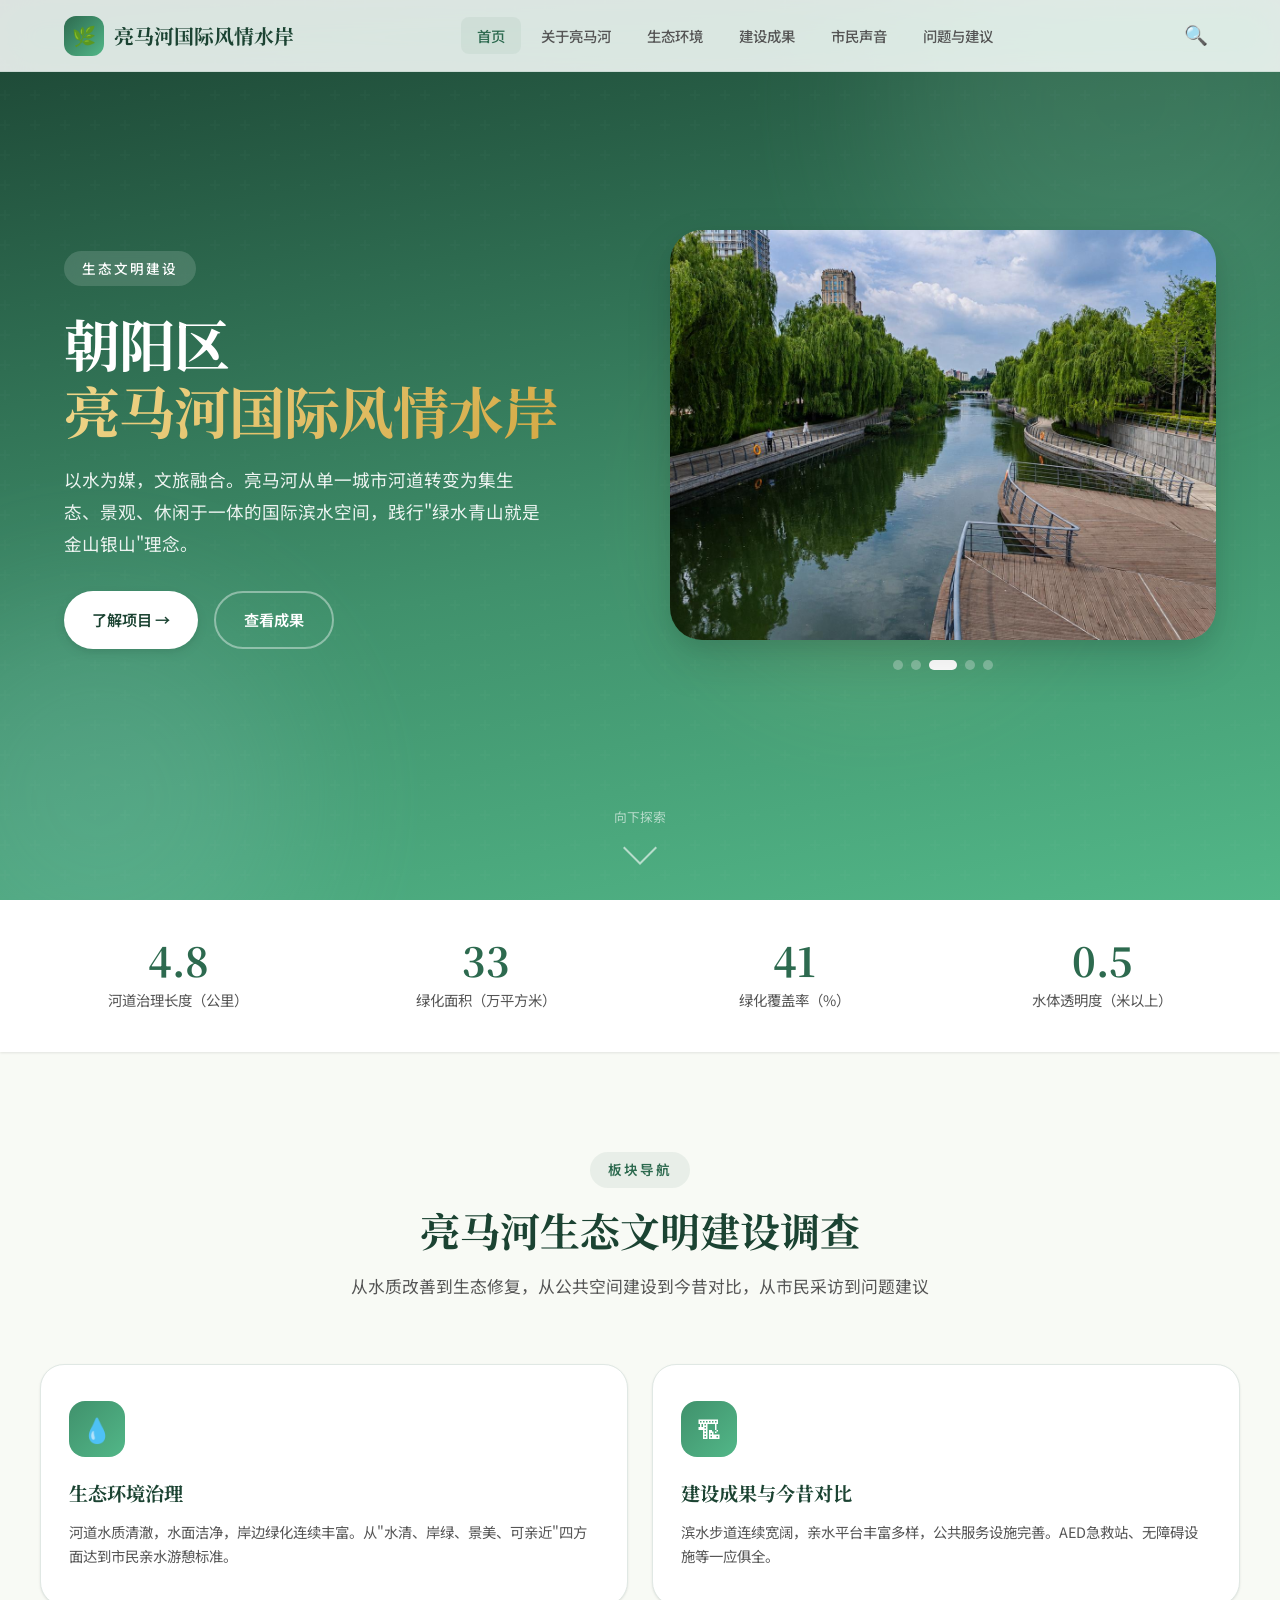
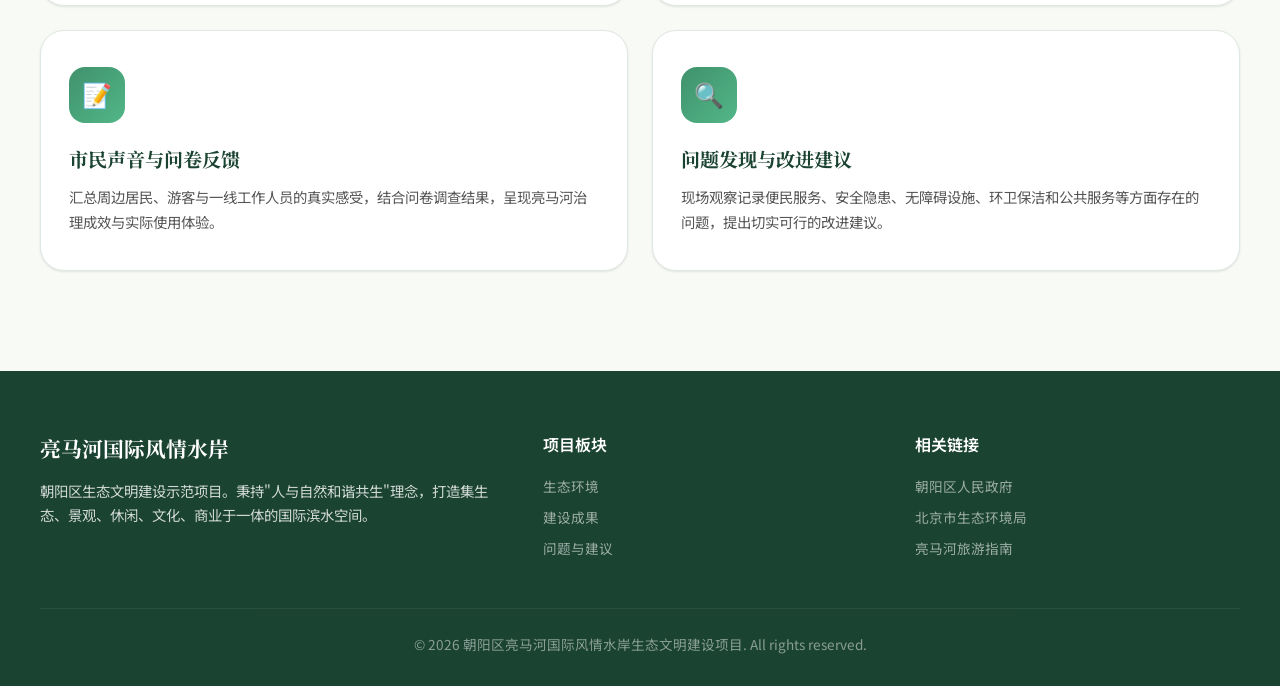
==== commit bfa049be: "Add new pages for ecology, interviews, and issues sections in the website" ====
--- a/4组/website/index.html
+++ b/4组/website/index.html
@@ -10,22 +10,22 @@
   <link href="https://fonts.googleapis.com/css2?family=Noto+Sans+SC:wght@400;500;600;700&family=Noto+Serif+SC:wght@400;600;700&display=swap" rel="stylesheet">
   <link rel="stylesheet" href="css/style.css">
 </head>
-<body>
+<body data-page="home">
 
 <!-- ===== NAVIGATION ===== -->
 <nav class="navbar" id="navbar">
   <div class="navbar-inner">
-    <a href="#home" class="nav-logo">
+    <a href="index.html" class="nav-logo">
       <span class="logo-icon">&#x1f33f;</span>
       <span>亮马河国际风情水岸</span>
     </a>
     <ul class="nav-links" id="navLinks">
-      <li><a href="#home" class="active">首页</a></li>
-      <li><a href="#about">关于亮马河</a></li>
-      <li><a href="#interviews">市民声音</a></li>
-      <li><a href="#ecology">生态环境</a></li>
-      <li><a href="#achievements">建设成果</a></li>
-      <li><a href="#issues">问题与建议</a></li>
+      <li><a href="index.html" data-nav="home">首页</a></li>
+      <li><a href="about.html" data-nav="about">关于亮马河</a></li>
+      <li><a href="ecology.html" data-nav="ecology">生态环境</a></li>
+      <li><a href="achievements.html" data-nav="achievements">建设成果</a></li>
+      <li><a href="interviews.html" data-nav="interviews">市民声音</a></li>
+      <li><a href="issues.html" data-nav="issues">问题与建议</a></li>
     </ul>
     <div style="display:flex;align-items:center;gap:8px;">
       <button class="search-btn" id="searchBtn" aria-label="搜索">&#x1f50d;</button>
@@ -61,8 +61,8 @@
         以水为媒，文旅融合。亮马河从单一城市河道转变为集生态、景观、休闲于一体的国际滨水空间，践行"绿水青山就是金山银山"理念。
       </p>
       <div class="hero-btns">
-        <a href="#about" class="btn btn-primary">了解项目 &#x2192;</a>
-        <a href="#achievements" class="btn btn-outline">查看成果</a>
+        <a href="about.html" class="btn btn-primary">了解项目 &#x2192;</a>
+        <a href="achievements.html" class="btn btn-outline">查看成果</a>
       </div>
     </div>
     <div class="hero-visual">
@@ -102,20 +102,20 @@
 <div class="stats-bar">
   <div class="stats-grid">
     <div class="stat-item">
-      <div class="stat-number" data-count="5.8">0</div>
+      <div class="stat-number" data-count="9.3">0</div>
       <div class="stat-label">河道治理长度（公里）</div>
+    </div>
+    <div class="stat-item">
+      <div class="stat-number" data-count="64">0</div>
+      <div class="stat-label">绿化面积（万平方米）</div>
     </div>
     <div class="stat-item">
       <div class="stat-number" data-count="80">0</div>
       <div class="stat-label">绿化覆盖率（%）</div>
     </div>
     <div class="stat-item">
-      <div class="stat-number" data-count="12">0</div>
-      <div class="stat-label">滨水公共空间（处）</div>
-    </div>
-    <div class="stat-item">
-      <div class="stat-number" data-count="35">0</div>
-      <div class="stat-label">植物种类（种以上）</div>
+      <div class="stat-number" data-count="1.0">0</div>
+      <div class="stat-label">水体透明度（米以上）</div>
     </div>
   </div>
 </div>
@@ -124,605 +124,31 @@
 <section class="section" id="overview">
   <div class="section-inner">
     <div class="section-header">
-      <span class="section-label">项目概览</span>
-      <h2 class="section-title">亮马河生态文明建设核心板块</h2>
-      <p class="section-subtitle">从水质改善到生态修复，从公共空间建设到现场问题记录，亮马河全方位呈现生态文明建设实践</p>
+      <span class="section-label">板块导航</span>
+      <h2 class="section-title">亮马河生态文明建设调查</h2>
+      <p class="section-subtitle">从水质改善到生态修复，从公共空间建设到今昔对比，从市民采访到问题建议</p>
     </div>
     <div class="overview-grid">
-      <div class="overview-card" onclick="document.getElementById('ecology').scrollIntoView({behavior:'smooth'})">
+      <div class="overview-card" onclick="window.location.href='ecology.html'">
         <div class="card-icon">&#x1f4a7;</div>
         <h3>生态环境治理</h3>
         <p>河道水质清澈，水面洁净，岸边绿化连续丰富。从"水清、岸绿、景美、可亲近"四方面达到市民亲水游憩标准。</p>
       </div>
-      <div class="overview-card" onclick="document.getElementById('achievements').scrollIntoView({behavior:'smooth'})">
+      <div class="overview-card" onclick="window.location.href='achievements.html'">
         <div class="card-icon">&#x1f3d7;</div>
-        <h3>公共设施建设</h3>
+        <h3>建设成果与今昔对比</h3>
         <p>滨水步道连续宽阔，亲水平台丰富多样，公共服务设施完善。AED急救站、无障碍设施等一应俱全。</p>
       </div>
-      <div class="overview-card" onclick="document.getElementById('issues').scrollIntoView({behavior:'smooth'})">
+      <div class="overview-card" onclick="window.location.href='interviews.html'">
+        <div class="card-icon">&#x1f4dd;</div>
+        <h3>市民声音与问卷反馈</h3>
+        <p>汇总周边居民、游客与一线工作人员的真实感受，结合问卷调查结果，呈现亮马河治理成效与实际使用体验。</p>
+      </div>
+      <div class="overview-card" onclick="window.location.href='issues.html'">
         <div class="card-icon">&#x1f50d;</div>
         <h3>问题发现与改进建议</h3>
         <p>现场观察记录便民服务、安全隐患、无障碍设施、环卫保洁和公共服务等方面存在的问题，提出切实可行的改进建议。</p>
       </div>
-    </div>
-  </div>
-</section>
-
-<!-- ===== ABOUT SECTION ===== -->
-<section class="section about-section" id="about">
-  <div class="section-inner">
-    <div class="section-header">
-      <span class="section-label">关于亮马河</span>
-      <h2 class="section-title">亮马河国际风情水岸</h2>
-      <p class="section-subtitle">从“臭水沟”向“城市名片”的华丽转身</p>
-    </div>
-    <div class="about-grid">
-      <div class="about-image-wrapper">
-        <img src="images/scenery/IMG_20260604_154757.jpg" alt="亮马河滨水生态景观" loading="lazy" width="600" height="450">
-        <div class="about-image-badge">&#x1f4f8; 亮马河滨水生态实景</div>
-      </div>
-      <div class="about-text">
-        <h3>项目背景与目标</h3>
-        <p>亮马河位于北京市朝阳区，是连接城市中心与东部区域的重要水系。经过系统性的生态治理与滨水空间建设，亮马河已从过去单一的城市排水河道，转变为集生态、景观、休闲、文化、商业于一体的国际风情水岸。</p>
-        <p>项目秉持"人与自然和谐共生"的生态文明理念，以"人民城市人民建，人民城市为人民"为指导，将河道治理、岸线绿化、公共空间营造和文化旅游商业融合发展有机结合。</p>
-        <p>亮马河国际风情水岸不仅改善了区域生态环境质量，更成为展示北京生态文明建设成果的重要窗口和市民共享的城市客厅。</p>
-        <div class="about-features">
-          <div class="about-feature">
-            <div class="feat-icon">&#x2705;</div>
-            <div class="feat-text">
-              <h4>水清</h4>
-              <p>水质清澈透明，达到亲水标准</p>
-            </div>
-          </div>
-          <div class="about-feature">
-            <div class="feat-icon">&#x1f331;</div>
-            <div class="feat-text">
-              <h4>岸绿</h4>
-              <p>两岸绿化连续丰富，生态驳岸</p>
-            </div>
-          </div>
-          <div class="about-feature">
-            <div class="feat-icon">&#x1f304;</div>
-            <div class="feat-text">
-              <h4>景美</h4>
-              <p>水体与城市建筑协调统一</p>
-            </div>
-          </div>
-          <div class="about-feature">
-            <div class="feat-icon">&#x1f91d;</div>
-            <div class="feat-text">
-              <h4>可亲近</h4>
-              <p>市民可进入、可停留、可享受</p>
-            </div>
-          </div>
-        </div>
-      </div>
-    </div>
-  </div>
-</section>
-
-<!-- ===== INTERVIEWS SECTION ===== -->
-<section class="section interviews-section" id="interviews">
-  <div class="section-inner">
-    <div class="section-header">
-      <span class="section-label">市民声音</span>
-      <h2 class="section-title">亮马河使用者的真实反馈</h2>
-      <p class="section-subtitle">深入一线采访周边居民与工作人员，倾听不同群体对亮马河治理的真实感受与建议</p>
-    </div>
-
-    <!-- Interview 1 -->
-    <div class="interview-card">
-      <div class="interview-image">
-        <img src="images/interviews/1.jpg" alt="采访一：附近青年居民" loading="lazy">
-        <span class="interview-label">采访一</span>
-      </div>
-      <div class="interview-body">
-        <div class="interview-header">
-          <h3>附近青年居民</h3>
-          <span class="interview-role">刚毕业青年 · 正在求职</span>
-        </div>
-        <div class="interview-quote">
-          <p>"对我来说更像一个休闲放松的地方。离家近，环境也还不错，走一走心情会好一点。沿着河边走比较舒服，环境比普通街道好一些，也不用花钱，想来的时候就可以来。"</p>
-        </div>
-        <div class="interview-insight">
-          <h4>&#x1f4a1; 调研发现</h4>
-          <p>亮马河的生态环境改善不仅服务于游客，也真实进入了附近居民的日常生活。尤其对于青年群体，良好的滨水空间能提供情绪调节和休闲放松的功能，体现了生态文明建设对城市生活品质和群众精神感受的提升。</p>
-        </div>
-      </div>
-    </div>
-
-    <!-- Interview 2 -->
-    <div class="interview-card reverse">
-      <div class="interview-image">
-        <img src="images/interviews/2.jpg" alt="采访二：附近居住40年的老大爷" loading="lazy">
-        <span class="interview-label">采访二</span>
-      </div>
-      <div class="interview-body">
-        <div class="interview-header">
-          <h3>附近居住40年的老大爷</h3>
-          <span class="interview-role">长期居民 · 居住四十余年</span>
-        </div>
-        <div class="interview-quote">
-          <p>"变化挺大的，越来越好了。以前哪有现在这样，现在河边修得好多了，环境也好多了。现在看着整齐了，走路也方便了，大家也愿意出来转转了。"</p>
-        </div>
-        <div class="interview-highlight">
-          <strong>&#x26a0; 反馈问题：</strong>公共厕所太少，附近只有一个，数量不够。居民认为环境变好了，但公共服务设施需要跟上。
-        </div>
-        <div class="interview-insight">
-          <h4>&#x1f4a1; 调研发现</h4>
-          <p>长期居民见证了亮马河从"小河沟"到如今开阔整洁的完整变迁。环境改善得到普遍认可，但随着空间品质提升和人流增加，公共厕所等基础服务设施尚未完全跟上。生态文明建设不仅要"环境美"，也要"使用方便"和"服务完善"。</p>
-        </div>
-      </div>
-    </div>
-
-    <!-- Interview 3 -->
-    <div class="interview-card">
-      <div class="interview-image">
-        <img src="images/interviews/3.jpg" alt="采访三：附近居住60年的老大妈" loading="lazy">
-        <span class="interview-label">采访三</span>
-      </div>
-      <div class="interview-body">
-        <div class="interview-header">
-          <h3>附近居住60年的老大妈</h3>
-          <span class="interview-role">长期居民 · 居住六十年</span>
-        </div>
-        <div class="interview-quote">
-          <p>"变化太大了。以前就是个小河沟，现在扩成大河了，看着也漂亮多了。"</p>
-        </div>
-        <div class="interview-highlight">
-          <strong>&#x26a0; 反馈问题：</strong>同样提到公共厕所不足的问题，认为人流增加后厕所数量和位置便利性仍然不够。与第二位受访者形成呼应，说明厕所问题具有普遍性。
-        </div>
-        <div class="interview-insight">
-          <h4>&#x1f4a1; 调研发现</h4>
-          <p>居住六十年的老人对亮马河历史变化感受最为直观，"小河沟变大河"的朴素描述道出了治理成果的实质。老年居民日常使用中，厕所、座椅、导览等设施是否方便，直接影响他们对公共空间的实际体验。公共服务设施完善是提升全民获得感的关键。</p>
-        </div>
-      </div>
-    </div>
-
-    <!-- Interview 4 -->
-    <div class="interview-card reverse">
-      <div class="interview-image">
-        <img src="images/interviews/4.jpg" alt="采访四：现场工作人员大叔" loading="lazy">
-        <span class="interview-label">采访四</span>
-      </div>
-      <div class="interview-body">
-        <div class="interview-header">
-          <h3>现场工作人员</h3>
-          <span class="interview-role">一线工作者 · 日常观察视角</span>
-        </div>
-        <div class="interview-quote">
-          <p>"还挺多的，尤其是周末、天气好的时候，人更多。游客最常问的问题就是厕所在哪，每天至少十个人来问。"</p>
-        </div>
-        <div class="interview-highlight">
-          <strong>&#x1f4ca; 关键数据：</strong>每天至少10位游客询问公共厕所位置，从工作人员角度印证了厕所不足和导览标识不清晰的问题具有普遍性。
-        </div>
-        <div class="interview-insight">
-          <h4>&#x1f4a1; 调研发现</h4>
-          <p>一线工作人员的日常观察提供了不同于居民感受的宝贵视角。亮马河环境改善后吸引了更多人流，也让公共服务需求更加突出。随着亮马河从单一河道空间转变为综合性滨水公共空间，厕所、指示牌、人流引导等基础服务设施需要进一步优化。</p>
-        </div>
-      </div>
-    </div>
-
-    <!-- Interview 5 -->
-    <div class="interview-card">
-      <div class="interview-image">
-        <img src="images/interviews/5.jpg" alt="采访五：划船青年教练" loading="lazy">
-        <span class="interview-label">采访五</span>
-      </div>
-      <div class="interview-body">
-        <div class="interview-header">
-          <h3>划船青年教练</h3>
-          <span class="interview-role">水上项目从业者 · 游客服务视角</span>
-        </div>
-        <div class="interview-quote">
-          <p>"这里不只是能看河，还能参与进去。比如划船、坐船，游客能直接体验水岸空间，不只是从旁边走过去。环境好了，人自然愿意停留久一点。"</p>
-        </div>
-        <div class="interview-highlight">
-          <strong>&#x1f3af; 核心观点：</strong>亮马河的独特价值在于从"能看"到"能体验"的转变，划船、游船等活动增强了人与水岸空间的互动。
-        </div>
-        <div class="interview-insight">
-          <h4>&#x1f4a1; 调研发现</h4>
-          <p>水上项目从业者的观察表明，亮马河生态治理不仅改善了水岸环境，也推动了亲水活动和滨水休闲的发展。使用群体多元（年轻人、情侣、亲子家庭），说明亮马河已成为全龄友好的城市公共空间。生态优势正有效转化为可体验、可消费、可停留的都市生活方式。</p>
-        </div>
-      </div>
-    </div>
-
-    <div class="interview-summary">
-      <h3>采访总结</h3>
-      <p>五位受访者涵盖青年、长期居民、一线工作人员和水上项目从业者等不同群体，反映了亮马河治理在改善生态环境、拓展滨水空间方面成效显著，居民普遍认可"环境越来越好"的变化。但公共厕所不足、导览标识不清晰等公共服务短板仍需完善。生态文明建设不仅要实现"环境美"，更要让每一位使用者感受到"方便"和"温度"。</p>
-    </div>
-
-  </div>
-</section>
-
-<!-- ===== ECOLOGY SECTION ===== -->
-<section class="section" id="ecology">
-  <div class="section-inner">
-    <div class="section-header">
-      <span class="section-label">生态环境</span>
-      <h2 class="section-title">生态治理与环境保护</h2>
-      <p class="section-subtitle">水环境改善是生态文明建设的基础，亮马河在河道治理、绿化建设和生态修复方面取得显著成效</p>
-    </div>
-
-    <div class="ecology-tabs" id="ecologyTabs">
-      <button class="ecology-tab active" data-tab="water">水质改善</button>
-      <button class="ecology-tab" data-tab="green">绿化建设</button>
-      <button class="ecology-tab" data-tab="eco">生态修复</button>
-      <button class="ecology-tab" data-tab="bio">生物多样性</button>
-    </div>
-
-    <!-- Water Quality -->
-    <div class="ecology-content active" id="tab-water">
-      <div class="ecology-grid">
-        <div class="ecology-image">
-          <img src="images/scenery/IMG_20260604_154814.jpg" alt="亮马河河水近景 — 水面清洁，水质清澈" loading="lazy" onclick="openLightbox(this.src, '亮马河河水近景 — 水面清洁，水质清澈')">
-        </div>
-        <div class="ecology-info">
-          <h3>河道水质与水面环境</h3>
-          <p>亮马河经过系统性生态治理后，河水清澈透明，水面洁净无漂浮垃圾，河岸整洁无明显异味来源。从"水清、岸绿、景美、可亲近"四个方面综合评估，亮马河水环境已达到市民亲水游憩的高标准。</p>
-          <p>河道不再是城市的"背面"，而是市民生活的"前厅"。水体、绿化、步道与城市建筑形成了协调统一的整体景观，体现了"人与自然和谐共生"的生态文明理念。</p>
-          <p>水岸过渡自然，岸缘植物与水面形成生态驳岸效果，为市民亲近水面提供了良好条件。游船、皮划艇等水上活动的开展，也从侧面印证了水质已满足接触性休闲活动的标准。</p>
-          <div class="ecology-metrics">
-            <div class="ecology-metric">
-              <div class="metric-value">清澈</div>
-              <div class="metric-label">水体透明度</div>
-            </div>
-            <div class="ecology-metric">
-              <div class="metric-value">无漂浮物</div>
-              <div class="metric-label">水面洁净度</div>
-            </div>
-            <div class="ecology-metric">
-              <div class="metric-value">无异味</div>
-              <div class="metric-label">空气质量</div>
-            </div>
-            <div class="ecology-metric">
-              <div class="metric-value">可亲近</div>
-              <div class="metric-label">亲水可达性</div>
-            </div>
-          </div>
-        </div>
-      </div>
-    </div>
-
-    <!-- Greening -->
-    <div class="ecology-content" id="tab-green">
-      <div class="ecology-grid">
-        <div class="ecology-image">
-          <img src="images/scenery/IMG_20260604_154757.jpg" alt="亮马河岸边连续绿化带 — 草坪、灌木、树木多层次绿化" loading="lazy" onclick="openLightbox(this.src, '亮马河岸边连续绿化带 — 草坪、灌木、树木多层次绿化')">
-        </div>
-        <div class="ecology-info">
-          <h3>岸边绿化与景观提升</h3>
-          <p>亮马河两岸形成了草坪、灌木、树木等多层次绿化体系。绿化带连续完整，植物种类超过35种，无裸露土地，绿化维护状况良好。两岸绿化提升了城市空间品质，让市民在河边散步、休闲时能感受到良好的生态环境。</p>
-          <p>河岸植物与水面相互映衬，形成了自然的生态过渡带。绿化与步道、休憩设施紧密结合，市民在绿化空间附近散步、休憩，体现了生态空间向生活空间的有效转化 — 绿化不仅是"看的"，更是"用的"。</p>
-          <p>花卉、树木和景观小品的搭配丰富了河岸的视觉层次，生态治理不仅改善了水质和岸线，也提升了沿岸景观的精致度和可观赏性，使亮马河成为城市中的绿色走廊。</p>
-          <div class="ecology-metrics">
-            <div class="ecology-metric">
-              <div class="metric-value">连续完整</div>
-              <div class="metric-label">绿化连续性</div>
-            </div>
-            <div class="ecology-metric">
-              <div class="metric-value">35+种</div>
-              <div class="metric-label">植物种类</div>
-            </div>
-            <div class="ecology-metric">
-              <div class="metric-value">多层次</div>
-              <div class="metric-label">绿化体系</div>
-            </div>
-            <div class="ecology-metric">
-              <div class="metric-value">良好</div>
-              <div class="metric-label">维护状况</div>
-            </div>
-          </div>
-        </div>
-      </div>
-    </div>
-
-    <!-- Ecological Restoration -->
-    <div class="ecology-content" id="tab-eco">
-      <div class="ecology-grid">
-        <div class="ecology-image">
-          <img src="images/waterside/IMG_20260604_152009.jpg" alt="滨水步道与生态驳岸 — 河道从排水功能向复合生态空间转变" loading="lazy" onclick="openLightbox(this.src, '滨水步道与生态驳岸 — 河道从排水功能向复合生态空间转变')">
-        </div>
-        <div class="ecology-info">
-          <h3>生态修复与空间再造</h3>
-          <p>亮马河治理超越了简单的"清理河道"范畴，是一次系统性的生态修复与空间再造工程。从纵向角度观察，水体、绿化、建筑层次分明，体现了城市河道从单一排水功能向复合生态空间的深刻转变。</p>
-          <p>岸线开放程度显著提升，桥下空间更加通透宜人，丰富了河道的视觉层次。生态驳岸建设使岸缘植物与水面形成自然衔接，不仅提升了景观效果，也为城市中的小动物提供了栖息空间。</p>
-          <p>滨水步道连续宽敞，与桥梁、码头、商业区形成有机连接。河道空间真正向市民开放，使生态治理成果转化为人民群众日常可感、可用、可享受的公共空间，是"人民城市为人民"理念的生动实践。</p>
-          <div class="ecology-metrics">
-            <div class="ecology-metric">
-              <div class="metric-value">5.8公里</div>
-              <div class="metric-label">治理河道长度</div>
-            </div>
-            <div class="ecology-metric">
-              <div class="metric-value">开放共享</div>
-              <div class="metric-label">岸线开放度</div>
-            </div>
-            <div class="ecology-metric">
-              <div class="metric-value">生态驳岸</div>
-              <div class="metric-label">修复方式</div>
-            </div>
-            <div class="ecology-metric">
-              <div class="metric-value">全龄友好</div>
-              <div class="metric-label">空间包容性</div>
-            </div>
-          </div>
-        </div>
-      </div>
-    </div>
-
-    <!-- Biodiversity -->
-    <div class="ecology-content" id="tab-bio">
-      <div class="ecology-grid">
-        <div class="ecology-image">
-          <img src="images/scenery/c86cec60-775c-4087-a5c5-2e1668533b86.jpg" alt="岸缘芦苇与柳树 — 水生动植物栖息空间" loading="lazy" onclick="openLightbox(this.src, '岸缘芦苇与柳树密布 — 水生动植物栖息空间')">
-        </div>
-        <div class="ecology-info">
-          <h3>生物多样性保护</h3>
-          <p>亮马河生态治理在生物多样性方面取得了积极成效。植被的多样性丰富了河岸景观，多层次、多类型的植物群落为城市中的鸟类、鱼类、昆虫等小动物提供了栖息和繁衍的空间。</p>
-          <p>岸缘芦苇、柳树等自然植被与水面形成生态过渡带，营造了接近自然的驳岸环境。绿化带不仅是景观装饰，更是城市生态系统的重要组成部分，维护着城市微生态的平衡与健康。</p>
-          <p>生态治理使亮马河具备了支撑更丰富生物多样性的条件。水面上的游船与自然生态和谐共存，人与动植物在同一空间中友好相处，生动诠释了城市生态文明建设中"人与自然和谐共生"的核心目标。</p>
-        </div>
-      </div>
-    </div>
-  </div>
-</section>
-
-<!-- ===== ACHIEVEMENTS SECTION ===== -->
-<section class="section achievements-section" id="achievements">
-  <div class="section-inner">
-    <div class="section-header">
-      <span class="section-label">建设成果</span>
-      <h2 class="section-title">亮马河治理前后对比与建设成果</h2>
-      <p class="section-subtitle">通过同机位今昔对比和分区域建设成果展示，直观呈现亮马河的华丽蜕变</p>
-    </div>
-
-    <!-- Before/After -->
-    <h3 style="text-align:center;font-family:var(--font-heading);margin-bottom:32px;color:var(--color-primary-dark);">&#x1f4f8; 同机位今昔对比</h3>
-    <div class="before-after-container">
-      <div class="ba-pair">
-        <div class="ba-card" onclick="openLightbox(this.querySelector('img').src, '治理前 — 亮马河旧貌')">
-          <img src="images/before-after/old1.jpg" alt="治理前亮马河旧貌1" loading="lazy">
-          <div class="ba-overlay">
-            <span class="ba-label before">治理前</span>
-            <div class="ba-title">亮马河历史旧貌之一</div>
-          </div>
-        </div>
-        <button class="ba-transition" type="button" aria-label="查看这一组治理前后对比大图">
-          <span>&#10230;</span>
-        </button>
-        <div class="ba-card" onclick="openLightbox(this.querySelector('img').src, '治理后 — 亮马河新貌')">
-          <img src="images/before-after/new1.jpg" alt="治理后亮马河新貌1" loading="lazy">
-          <div class="ba-overlay">
-            <span class="ba-label after">治理后</span>
-            <div class="ba-title">同机位 — 生态治理新面貌</div>
-          </div>
-        </div>
-      </div>
-      <div class="ba-pair">
-        <div class="ba-card" onclick="openLightbox(this.querySelector('img').src, '治理前 — 亮马河旧貌')">
-          <img src="images/before-after/old2.jpg" alt="治理前亮马河旧貌2" loading="lazy">
-          <div class="ba-overlay">
-            <span class="ba-label before">治理前</span>
-            <div class="ba-title">亮马河历史旧貌之二</div>
-          </div>
-        </div>
-        <button class="ba-transition" type="button" aria-label="查看这一组治理前后对比大图">
-          <span>&#10230;</span>
-        </button>
-        <div class="ba-card" onclick="openLightbox(this.querySelector('img').src, '治理后 — 亮马河新貌')">
-          <img src="images/before-after/new2.jpg" alt="治理后亮马河新貌2" loading="lazy">
-          <div class="ba-overlay">
-            <span class="ba-label after">治理后</span>
-            <div class="ba-title">同机位 — 滨水空间焕新</div>
-          </div>
-        </div>
-      </div>
-      <div class="ba-pair">
-        <div class="ba-card" onclick="openLightbox(this.querySelector('img').src, '治理前 — 亮马河旧貌')">
-          <img src="images/before-after/old3.jpg" alt="治理前亮马河旧貌3" loading="lazy">
-          <div class="ba-overlay">
-            <span class="ba-label before">治理前</span>
-            <div class="ba-title">亮马河历史旧貌之三</div>
-          </div>
-        </div>
-        <button class="ba-transition" type="button" aria-label="查看这一组治理前后对比大图">
-          <span>&#10230;</span>
-        </button>
-        <div class="ba-card" onclick="openLightbox(this.querySelector('img').src, '治理后 — 亮马河新貌')">
-          <img src="images/before-after/new3.jpg" alt="治理后亮马河新貌3" loading="lazy">
-          <div class="ba-overlay">
-            <span class="ba-label after">治理后</span>
-            <div class="ba-title">同机位 — 水岸环境提升</div>
-          </div>
-        </div>
-      </div>
-      <div class="ba-pair">
-        <div class="ba-card" onclick="openLightbox(this.querySelector('img').src, '治理前 — 亮马河旧貌')">
-          <img src="images/before-after/old4.jpg" alt="治理前亮马河旧貌4" loading="lazy">
-          <div class="ba-overlay">
-            <span class="ba-label before">治理前</span>
-            <div class="ba-title">亮马河历史旧貌之四</div>
-          </div>
-        </div>
-        <button class="ba-transition" type="button" aria-label="查看这一组治理前后对比大图">
-          <span>&#10230;</span>
-        </button>
-        <div class="ba-card" onclick="openLightbox(this.querySelector('img').src, '治理后 — 亮马河新貌')">
-          <img src="images/before-after/new4.jpg" alt="治理后亮马河新貌4" loading="lazy">
-          <div class="ba-overlay">
-            <span class="ba-label after">治理后</span>
-            <div class="ba-title">同机位 — 景观界面更新</div>
-          </div>
-        </div>
-      </div>
-    </div>
-
-    <!-- Gallery -->
-    <h3 style="text-align:center;font-family:var(--font-heading);margin-bottom:24px;color:var(--color-primary-dark);">&#x1f3de; 建设成果画廊</h3>
-    <div class="gallery-filter" id="galleryFilter">
-      <button class="gallery-filter-btn active" data-filter="all">全部</button>
-      <button class="gallery-filter-btn" data-filter="waterside">滨水步道</button>
-      <button class="gallery-filter-btn" data-filter="facility">公共设施</button>
-      <button class="gallery-filter-btn" data-filter="safety">安全保障</button>
-      <button class="gallery-filter-btn" data-filter="hazard">安全隐患</button>
-      <button class="gallery-filter-btn" data-filter="accessibility">无障碍设施</button>
-      <button class="gallery-filter-btn" data-filter="sanitation">环卫工作</button>
-      <button class="gallery-filter-btn" data-filter="scenery">生态景观</button>
-    </div>
-    <div class="gallery-grid" id="galleryGrid">
-      <div class="gallery-item" data-category="waterside">
-        <img src="images/waterside/IMG_20260604_152009.jpg" alt="滨水步道" loading="lazy" data-full="images/waterside/IMG_20260604_152009.jpg">
-        <div class="gallery-caption">滨水步道 — 连续宽敞的慢行空间</div>
-      </div>
-      <div class="gallery-item" data-category="waterside">
-        <img src="images/waterside/c86cec60-775c-4087-a5c5-2e1668533b86.jpg" alt="亲水步道" loading="lazy" data-full="images/waterside/c86cec60-775c-4087-a5c5-2e1668533b86.jpg">
-        <div class="gallery-caption">亲水步道 — 人与自然的亲密接触</div>
-      </div>
-      <div class="gallery-item" data-category="facility">
-        <img src="images/facilities/IMG_20260604_151950.jpg" alt="公共座椅设施" loading="lazy" data-full="images/facilities/IMG_20260604_151950.jpg">
-        <div class="gallery-caption">公共服务设施 — 市民休憩空间</div>
-      </div>
-      <div class="gallery-item" data-category="facility">
-        <img src="images/facilities/IMG_20260604_155332.jpg" alt="指示牌与标识系统" loading="lazy" data-full="images/facilities/IMG_20260604_155332.jpg">
-        <div class="gallery-caption">标识导览系统 — 国际风情水岸导视</div>
-      </div>
-      <div class="gallery-item" data-category="safety">
-        <img src="images/safety/IMG_20260604_144719.jpg" alt="安全设施" loading="lazy" data-full="images/safety/IMG_20260604_144719.jpg">
-        <div class="gallery-caption">安全设施 — AED急救站与急救指引</div>
-      </div>
-      <div class="gallery-item" data-category="safety">
-        <img src="images/safety/IMG_20260604_150226.jpg" alt="安全提示与救生设施" loading="lazy" data-full="images/safety/IMG_20260604_150226.jpg">
-        <div class="gallery-caption">救生设施 — 滨水空间安全管理</div>
-      </div>
-      <div class="gallery-item" data-category="scenery">
-        <img src="images/scenery/IMG_20260604_154814.jpg" alt="亮马河景观" loading="lazy" data-full="images/scenery/IMG_20260604_154814.jpg">
-        <div class="gallery-caption">河道景观 — 水清岸绿景美</div>
-      </div>
-      <div class="gallery-item" data-category="scenery">
-        <img src="images/scenery/c86cec60-775c-4087-a5c5-2e1668533b86.jpg" alt="水岸景观" loading="lazy" data-full="images/scenery/c86cec60-775c-4087-a5c5-2e1668533b86.jpg">
-        <div class="gallery-caption">水岸景观 — 生态与景观融合</div>
-      </div>
-      <div class="gallery-item" data-category="facility">
-        <img src="images/facilities/IMG_20260604_144729.jpg" alt="垃圾处理设施" loading="lazy" data-full="images/facilities/IMG_20260604_144729.jpg">
-        <div class="gallery-caption">环卫设施 — 保持滨水空间清洁</div>
-      </div>
-      <div class="gallery-item" data-category="scenery">
-        <img src="images/general/IMG_20260604_144154.jpg" alt="亮马河桥梁景观" loading="lazy" data-full="images/general/IMG_20260604_144154.jpg">
-        <div class="gallery-caption">桥梁景观 — 交通与景观的融合</div>
-      </div>
-      <div class="gallery-item" data-category="safety">
-        <img src="images/safety/IMG_20260604_145545.jpg" alt="安全防护设施" loading="lazy" data-full="images/safety/IMG_20260604_145545.jpg">
-        <div class="gallery-caption">安全防护 — 沿河护栏与警示</div>
-      </div>
-      <div class="gallery-item" data-category="facility">
-        <img src="images/facilities/893d1a5a-107c-49bf-8001-80be85fd7d25.jpg" alt="公共服务设施" loading="lazy" data-full="images/facilities/893d1a5a-107c-49bf-8001-80be85fd7d25.jpg">
-        <div class="gallery-caption">综合服务设施 — 人性化公共空间</div>
-      </div>
-      <div class="gallery-item" data-category="hazard">
-        <img src="images/hazards/IMG_20260604_144418.jpg" alt="安全隐患—亲水区域" loading="lazy" data-full="images/hazards/IMG_20260604_144418.jpg">
-        <div class="gallery-caption">安全隐患 — 垂钓者与游泳者同域活动风险</div>
-      </div>
-      <div class="gallery-item" data-category="hazard">
-        <img src="images/hazards/IMG_20260604_145854.jpg" alt="安全隐患—河道安全" loading="lazy" data-full="images/hazards/IMG_20260604_145854.jpg">
-        <div class="gallery-caption">安全隐患 — 滨水区域安全风险点</div>
-      </div>
-      <div class="gallery-item" data-category="hazard">
-        <img src="images/hazards/IMG_20260604_153116.jpg" alt="安全隐患—安全提醒" loading="lazy" data-full="images/hazards/IMG_20260604_153116.jpg">
-        <div class="gallery-caption">安全隐患 — 需加强警示与巡查区域</div>
-      </div>
-      <div class="gallery-item" data-category="accessibility">
-        <img src="images/accessibility/6bee9304-7bec-4519-8cec-eddd19a7fdcb.jpg" alt="无障碍设施" loading="lazy" data-full="images/accessibility/6bee9304-7bec-4519-8cec-eddd19a7fdcb.jpg">
-        <div class="gallery-caption">无障碍设施 — 坡道与通行入口</div>
-      </div>
-      <div class="gallery-item" data-category="accessibility">
-        <img src="images/accessibility/IMG_20260604_150457.jpg" alt="无障碍坡道" loading="lazy" data-full="images/accessibility/IMG_20260604_150457.jpg">
-        <div class="gallery-caption">无障碍设施 — 亲水步道坡道现状</div>
-      </div>
-      <div class="gallery-item" data-category="accessibility">
-        <img src="images/accessibility/IMG_20260604_152036.jpg" alt="无障碍通行" loading="lazy" data-full="images/accessibility/IMG_20260604_152036.jpg">
-        <div class="gallery-caption">无障碍设施 — 轮椅与婴儿车通行路线</div>
-      </div>
-      <div class="gallery-item" data-category="sanitation">
-        <img src="images/sanitation/76065786-af2a-4c60-883e-49c5294d1c42.jpg" alt="环卫工作" loading="lazy" data-full="images/sanitation/76065786-af2a-4c60-883e-49c5294d1c42.jpg">
-        <div class="gallery-caption">环卫工作 — 河道清洁与垃圾分类</div>
-      </div>
-      <div class="gallery-item" data-category="sanitation">
-        <img src="images/sanitation/IMG_20260604_144729.jpg" alt="环卫设施" loading="lazy" data-full="images/sanitation/IMG_20260604_144729.jpg">
-        <div class="gallery-caption">环卫工作 — 沿线环卫设施配置</div>
-      </div>
-      <div class="gallery-item" data-category="sanitation">
-        <img src="images/sanitation/IMG_20260604_145209.jpg" alt="清洁维护" loading="lazy" data-full="images/sanitation/IMG_20260604_145209.jpg">
-        <div class="gallery-caption">环卫工作 — 步道与公共区域清洁</div>
-      </div>
-      <div class="gallery-item" data-category="sanitation">
-        <img src="images/sanitation/IMG_20260604_153834.jpg" alt="垃圾处理" loading="lazy" data-full="images/sanitation/IMG_20260604_153834.jpg">
-        <div class="gallery-caption">环卫工作 — 垃圾桶设置与维护</div>
-      </div>
-      <div class="gallery-item" data-category="sanitation">
-        <img src="images/sanitation/IMG_20260604_154139.jpg" alt="环卫清洁" loading="lazy" data-full="images/sanitation/IMG_20260604_154139.jpg">
-        <div class="gallery-caption">环卫工作 — 日常保洁作业</div>
-      </div>
-      <div class="gallery-item" data-category="sanitation">
-        <img src="images/sanitation/IMG_20260604_155937.jpg" alt="环境维护" loading="lazy" data-full="images/sanitation/IMG_20260604_155937.jpg">
-        <div class="gallery-caption">环卫工作 — 滨水空间环境维护</div>
-      </div>
-      <div class="gallery-item" data-category="facility">
-        <img src="images/pricing/1f3a20b2-8ebf-4f18-a389-f907e43ce4e0.jpg" alt="商品价格" loading="lazy" data-full="images/pricing/1f3a20b2-8ebf-4f18-a389-f907e43ce4e0.jpg">
-        <div class="gallery-caption">便民服务 — 自动售卖机商品价格公示</div>
-      </div>
-      <div class="gallery-item" data-category="facility">
-        <img src="images/pricing/IMG_20260604_144701.jpg" alt="商品价格" loading="lazy" data-full="images/pricing/IMG_20260604_144701.jpg">
-        <div class="gallery-caption">便民服务 — 矿泉水售价5元/瓶，价格偏高</div>
-      </div>
-    </div>
-  </div>
-</section>
-
-<!-- ===== ISSUES SECTION ===== -->
-<section class="section issues-section" id="issues">
-  <div class="section-inner">
-    <div class="section-header">
-      <span class="section-label">问题与建议</span>
-      <h2 class="section-title">现场观察发现的问题与改进建议</h2>
-      <p class="section-subtitle">在肯定建设成效的同时，客观记录现场发现的问题，为持续优化提供参考</p>
-    </div>
-
-    <div class="issues-grid">
-      <div class="issue-card">
-        <div class="issue-icon">&#x1f4b0;</div>
-        <h3>便民服务：售卖机价格偏高</h3>
-        <p>自动售卖机矿泉水售价5元/瓶，对日常使用者来说价格偏高。建议增加平价饮水服务，完善价格公示，让便民设施真正惠民。</p>
-      </div>
-      <div class="issue-card">
-        <div class="issue-icon">&#x26a0;&#xfe0f;</div>
-        <h3>安全隐患：水域混用与救生值守不足</h3>
-        <p>垂钓者和游泳者在同一片水域活动，存在鱼钩鱼线伤人等安全风险。河岸缺少明显救生员值守。建议明确划分活动区域，增设安全提示与救生设施，在重点时段安排巡逻值守。</p>
-      </div>
-      <div class="issue-card">
-        <div class="issue-icon">&#x1f4cb;</div>
-        <h3>生态宣传：治理历程展示不足</h3>
-        <p>沿线景观、步道和商业设施完善，但生态文明主题宣传展板不明显。游客感受环境优美，却不了解治理背后的生态修复过程。建议增设生态展板和二维码科普，使水岸兼具游览与教育功能。</p>
-      </div>
-      <div class="issue-card">
-        <div class="issue-icon">&#x267f;</div>
-        <h3>无障碍设施：坡道与连续性不足</h3>
-        <p>部分亲水步道无障碍坡道坡度过大，路线不够连续，甚至缺少无障碍设施。轮椅使用者、老人、婴儿车通行不便。建议全面排查并优化坡道坡度，完善连续通行路线。</p>
-      </div>
-      <div class="issue-card">
-        <div class="issue-icon">&#x1f9f9;</div>
-        <h3>环卫保洁：维护需常态化</h3>
-        <p>垃圾桶、灭火器箱、指示牌等设施长期暴露户外。虽然沿线已设置垃圾分类和环卫设施，但随着人流增加需建立定期巡查、清洁和更新机制，保持滨水空间整洁与城市形象。</p>
-      </div>
-      <div class="issue-card">
-        <div class="issue-icon">&#x1f6d1;</div>
-        <h3>公共厕所：数量不足，导引不清晰</h3>
-        <p>多位受访者和一线工作人员反映公共厕所数量不足且指示牌不够明显。工作人员每天至少被询问10次厕所位置。建议增加公厕数量并优化导引标识系统。</p>
-      </div>
-    </div>
-
-    <div class="issues-summary">
-      <h3>总结</h3>
-      <p>亮马河生态水岸在河道治理、滨水空间开放和城市景观提升方面成效显著。但从现场观察和市民反馈来看，便民服务、安全保障、生态宣传、活动管理和无障碍设施等方面仍有精细化提升空间。这些问题虽不影响整体建设成效，但会影响市民和游客的实际体验。后续应更加重视精细化管理和公众需求，让生态治理成果更好地服务人民生活，真正体现"良好生态环境是最普惠的民生福祉"。</p>
     </div>
   </div>
 </section>
@@ -736,9 +162,9 @@
     </div>
     <div class="footer-col">
       <h4>项目板块</h4>
-      <a href="#ecology">生态环境</a>
-      <a href="#achievements">建设成果</a>
-      <a href="#issues">问题与建议</a>
+      <a href="ecology.html">生态环境</a>
+      <a href="achievements.html">建设成果</a>
+      <a href="issues.html">问题与建议</a>
     </div>
     <div class="footer-col">
       <h4>相关链接</h4>
--- a/4组/website/css/style.css
+++ b/4组/website/css/style.css
@@ -581,11 +581,11 @@
 }
 
 /* ===== Overview Cards ===== */
-.overview-grid {
-  display: grid;
-  grid-template-columns: repeat(3, 1fr);
-  gap: 24px;
-}
+.overview-grid {
+  display: grid;
+  grid-template-columns: repeat(2, minmax(0, 1fr));
+  gap: 24px;
+}
 
 .overview-card {
   background: white;
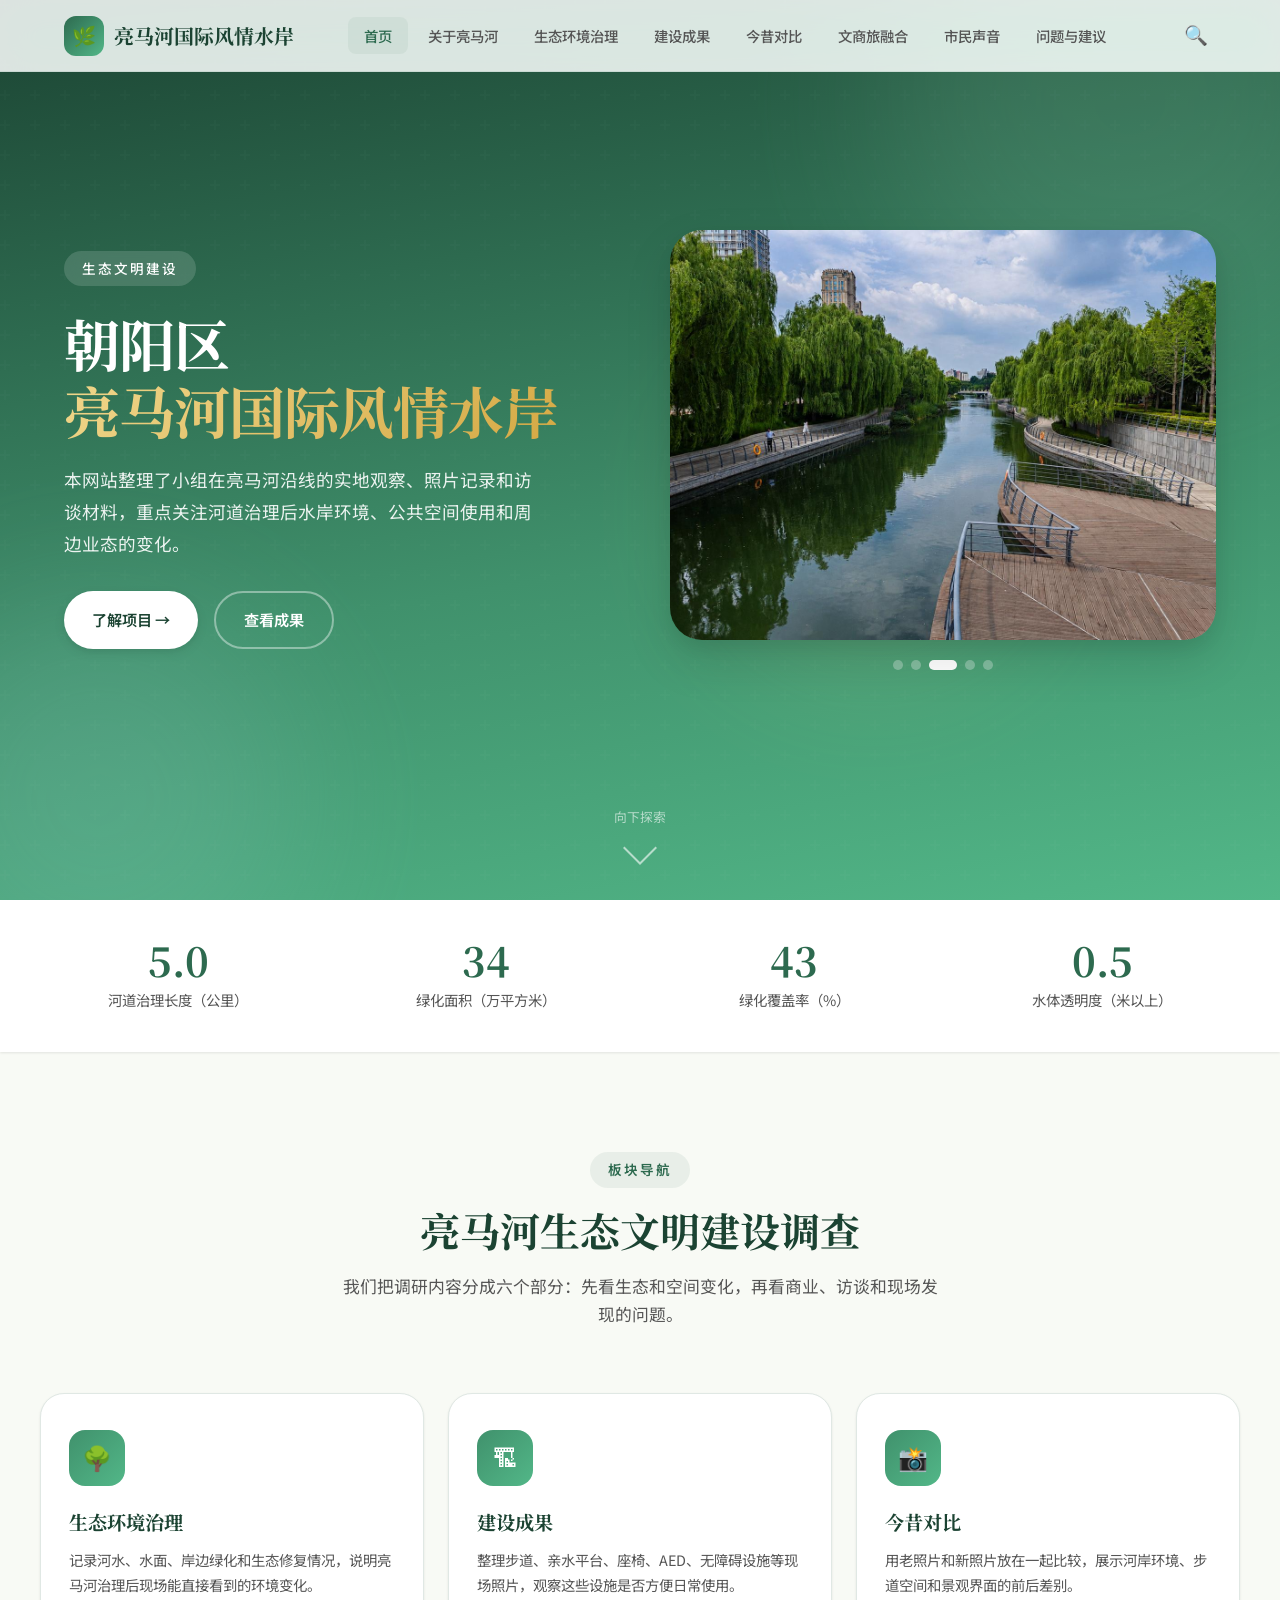
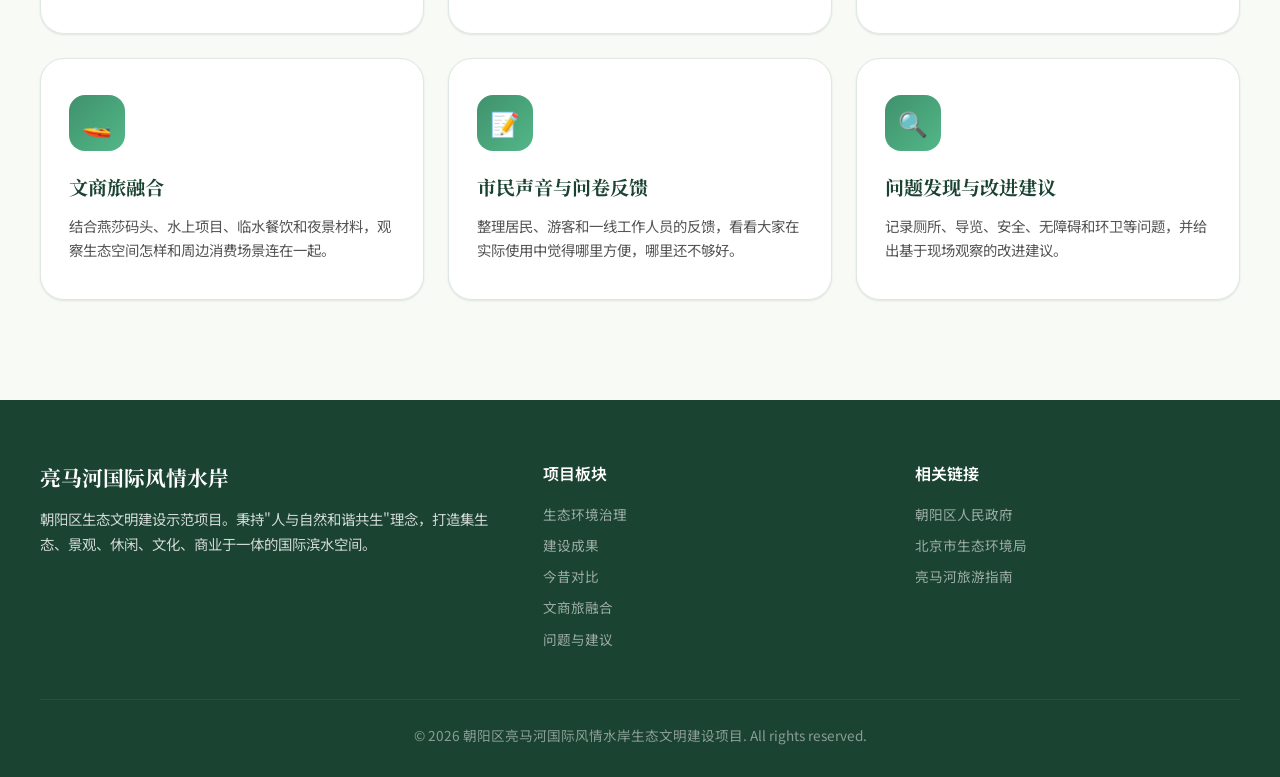
==== commit 448629cf: "完善网站板块内容与导航" ====
--- a/4组/website/index.html
+++ b/4组/website/index.html
@@ -3,7 +3,7 @@
 <head>
   <meta charset="UTF-8">
   <meta name="viewport" content="width=device-width, initial-scale=1.0">
-  <meta name="description" content="朝阳区亮马河国际风情水岸生态文明建设专题网站 - 展示亮马河生态治理、滨水空间建设、问题发现与改进建议">
+  <meta name="description" content="朝阳区亮马河国际风情水岸课程实践网站，记录小组对河道治理、滨水空间、文商旅融合和现场问题的观察">
   <title>生态文明建设 - 朝阳区亮马河国际风情水岸</title>
   <link rel="preconnect" href="https://fonts.googleapis.com">
   <link rel="preconnect" href="https://fonts.gstatic.com" crossorigin>
@@ -19,14 +19,16 @@
       <span class="logo-icon">&#x1f33f;</span>
       <span>亮马河国际风情水岸</span>
     </a>
-    <ul class="nav-links" id="navLinks">
-      <li><a href="index.html" data-nav="home">首页</a></li>
-      <li><a href="about.html" data-nav="about">关于亮马河</a></li>
-      <li><a href="ecology.html" data-nav="ecology">生态环境</a></li>
-      <li><a href="achievements.html" data-nav="achievements">建设成果</a></li>
-      <li><a href="interviews.html" data-nav="interviews">市民声音</a></li>
-      <li><a href="issues.html" data-nav="issues">问题与建议</a></li>
-    </ul>
+    <ul class="nav-links" id="navLinks">
+      <li><a href="index.html" data-nav="home">首页</a></li>
+      <li><a href="about.html" data-nav="about">关于亮马河</a></li>
+      <li><a href="ecology.html" data-nav="ecology">生态环境治理</a></li>
+      <li><a href="achievements.html" data-nav="achievements">建设成果</a></li>
+      <li><a href="comparison.html" data-nav="comparison">今昔对比</a></li>
+      <li><a href="commerce.html" data-nav="commerce">文商旅融合</a></li>
+      <li><a href="interviews.html" data-nav="interviews">市民声音</a></li>
+      <li><a href="issues.html" data-nav="issues">问题与建议</a></li>
+    </ul>
     <div style="display:flex;align-items:center;gap:8px;">
       <button class="search-btn" id="searchBtn" aria-label="搜索">&#x1f50d;</button>
       <button class="nav-toggle" id="navToggle" aria-label="菜单">
@@ -57,9 +59,9 @@
       <h1 class="hero-title">
         朝阳区<br><span class="highlight">亮马河国际风情水岸</span>
       </h1>
-      <p class="hero-desc">
-        以水为媒，文旅融合。亮马河从单一城市河道转变为集生态、景观、休闲于一体的国际滨水空间，践行"绿水青山就是金山银山"理念。
-      </p>
+      <p class="hero-desc">
+        本网站整理了小组在亮马河沿线的实地观察、照片记录和访谈材料，重点关注河道治理后水岸环境、公共空间使用和周边业态的变化。
+      </p>
       <div class="hero-btns">
         <a href="about.html" class="btn btn-primary">了解项目 &#x2192;</a>
         <a href="achievements.html" class="btn btn-outline">查看成果</a>
@@ -126,28 +128,38 @@
     <div class="section-header">
       <span class="section-label">板块导航</span>
       <h2 class="section-title">亮马河生态文明建设调查</h2>
-      <p class="section-subtitle">从水质改善到生态修复，从公共空间建设到今昔对比，从市民采访到问题建议</p>
-    </div>
-    <div class="overview-grid">
-      <div class="overview-card" onclick="window.location.href='ecology.html'">
-        <div class="card-icon">&#x1f4a7;</div>
-        <h3>生态环境治理</h3>
-        <p>河道水质清澈，水面洁净，岸边绿化连续丰富。从"水清、岸绿、景美、可亲近"四方面达到市民亲水游憩标准。</p>
-      </div>
-      <div class="overview-card" onclick="window.location.href='achievements.html'">
-        <div class="card-icon">&#x1f3d7;</div>
-        <h3>建设成果与今昔对比</h3>
-        <p>滨水步道连续宽阔，亲水平台丰富多样，公共服务设施完善。AED急救站、无障碍设施等一应俱全。</p>
-      </div>
-      <div class="overview-card" onclick="window.location.href='interviews.html'">
-        <div class="card-icon">&#x1f4dd;</div>
-        <h3>市民声音与问卷反馈</h3>
-        <p>汇总周边居民、游客与一线工作人员的真实感受，结合问卷调查结果，呈现亮马河治理成效与实际使用体验。</p>
-      </div>
-      <div class="overview-card" onclick="window.location.href='issues.html'">
-        <div class="card-icon">&#x1f50d;</div>
-        <h3>问题发现与改进建议</h3>
-        <p>现场观察记录便民服务、安全隐患、无障碍设施、环卫保洁和公共服务等方面存在的问题，提出切实可行的改进建议。</p>
+      <p class="section-subtitle">我们把调研内容分成六个部分：先看生态和空间变化，再看商业、访谈和现场发现的问题。</p>
+    </div>
+    <div class="overview-grid overview-grid-six">
+      <div class="overview-card" onclick="window.location.href='ecology.html'">
+        <div class="card-icon">&#x1f333;</div>
+        <h3>生态环境治理</h3>
+        <p>记录河水、水面、岸边绿化和生态修复情况，说明亮马河治理后现场能直接看到的环境变化。</p>
+      </div>
+      <div class="overview-card" onclick="window.location.href='achievements.html'">
+        <div class="card-icon">&#x1f3d7;</div>
+        <h3>建设成果</h3>
+        <p>整理步道、亲水平台、座椅、AED、无障碍设施等现场照片，观察这些设施是否方便日常使用。</p>
+      </div>
+      <div class="overview-card" onclick="window.location.href='comparison.html'">
+        <div class="card-icon">&#x1f4f8;</div>
+        <h3>今昔对比</h3>
+        <p>用老照片和新照片放在一起比较，展示河岸环境、步道空间和景观界面的前后差别。</p>
+      </div>
+      <div class="overview-card" onclick="window.location.href='commerce.html'">
+        <div class="card-icon">&#x1f6a4;</div>
+        <h3>文商旅融合</h3>
+        <p>结合燕莎码头、水上项目、临水餐饮和夜景材料，观察生态空间怎样和周边消费场景连在一起。</p>
+      </div>
+      <div class="overview-card" onclick="window.location.href='interviews.html'">
+        <div class="card-icon">&#x1f4dd;</div>
+        <h3>市民声音与问卷反馈</h3>
+        <p>整理居民、游客和一线工作人员的反馈，看看大家在实际使用中觉得哪里方便，哪里还不够好。</p>
+      </div>
+      <div class="overview-card" onclick="window.location.href='issues.html'">
+        <div class="card-icon">&#x1f50d;</div>
+        <h3>问题发现与改进建议</h3>
+        <p>记录厕所、导览、安全、无障碍和环卫等问题，并给出基于现场观察的改进建议。</p>
       </div>
     </div>
   </div>
@@ -160,12 +172,14 @@
       <h3>亮马河国际风情水岸</h3>
       <p>朝阳区生态文明建设示范项目。秉持"人与自然和谐共生"理念，打造集生态、景观、休闲、文化、商业于一体的国际滨水空间。</p>
     </div>
-    <div class="footer-col">
-      <h4>项目板块</h4>
-      <a href="ecology.html">生态环境</a>
-      <a href="achievements.html">建设成果</a>
-      <a href="issues.html">问题与建议</a>
-    </div>
+    <div class="footer-col">
+      <h4>项目板块</h4>
+      <a href="ecology.html">生态环境治理</a>
+      <a href="achievements.html">建设成果</a>
+      <a href="comparison.html">今昔对比</a>
+      <a href="commerce.html">文商旅融合</a>
+      <a href="issues.html">问题与建议</a>
+    </div>
     <div class="footer-col">
       <h4>相关链接</h4>
       <a href="http://www.bjchy.gov.cn/" target="_blank" rel="noopener">朝阳区人民政府</a>
--- a/4组/website/css/style.css
+++ b/4组/website/css/style.css
@@ -586,6 +586,18 @@
   grid-template-columns: repeat(2, minmax(0, 1fr));
   gap: 24px;
 }
+
+.overview-grid-six {
+  grid-template-columns: repeat(6, minmax(0, 1fr));
+}
+
+.overview-grid-six .overview-card {
+  grid-column: span 2;
+}
+
+.overview-grid-six .overview-card-wide {
+  grid-column: span 3;
+}
 
 .overview-card {
   background: white;
@@ -1200,14 +1212,16 @@
   gap: 24px;
 }
 
-.issue-card {
-  background: white;
-  border-radius: var(--radius-lg);
-  padding: 32px 24px;
-  box-shadow: var(--shadow-sm);
-  border: 1px solid var(--color-border);
-  transition: all var(--transition-normal);
-}
+.issue-card {
+  background: white;
+  border-radius: var(--radius-lg);
+  padding: 32px 24px;
+  box-shadow: var(--shadow-sm);
+  border: 1px solid var(--color-border);
+  transition: all var(--transition-normal);
+  display: flex;
+  flex-direction: column;
+}
 
 .issue-card:hover {
   box-shadow: var(--shadow-md);
@@ -1228,11 +1242,39 @@
   margin-bottom: 10px;
 }
 
-.issue-card p {
-  font-size: 0.9rem;
-  color: var(--color-text-secondary);
-  line-height: 1.7;
-}
+.issue-card p {
+  font-size: 0.9rem;
+  color: var(--color-text-secondary);
+  line-height: 1.7;
+}
+
+.issue-card-action {
+  margin-top: auto;
+  padding-top: 18px;
+}
+
+.issue-card-link {
+  display: inline-flex;
+  align-items: center;
+  justify-content: center;
+  min-height: 40px;
+  padding: 0 16px;
+  border-radius: 999px;
+  border: 1px solid rgba(45, 106, 79, 0.18);
+  background: rgba(45, 106, 79, 0.06);
+  color: var(--color-primary-dark);
+  font-size: 0.85rem;
+  font-weight: 600;
+  cursor: pointer;
+  transition: all var(--transition-fast);
+  font-family: var(--font-body);
+}
+
+.issue-card-link:hover {
+  background: var(--color-primary);
+  border-color: var(--color-primary);
+  color: white;
+}
 
 .issues-summary {
   max-width: var(--max-width);
@@ -1302,14 +1344,68 @@
   color: var(--color-primary-dark);
 }
 
-.future-card p {
-  font-size: 0.9rem;
-  color: var(--color-text-secondary);
-  line-height: 1.7;
-}
-
-/* ===== Lightbox ===== */
-.lightbox {
+.future-card p {
+  font-size: 0.9rem;
+  color: var(--color-text-secondary);
+  line-height: 1.7;
+}
+
+.report-image-ref {
+  color: var(--color-primary-dark);
+  cursor: pointer;
+  text-decoration: underline;
+  text-decoration-style: dotted;
+  text-decoration-thickness: 1.5px;
+  text-underline-offset: 4px;
+  font-weight: 600;
+  transition: color var(--transition-fast), background var(--transition-fast);
+}
+
+.report-image-ref:hover,
+.report-image-ref:focus-visible {
+  color: var(--color-primary);
+  background: rgba(45, 106, 79, 0.08);
+  border-radius: 4px;
+  outline: none;
+}
+
+.image-preview-popover {
+  position: fixed;
+  z-index: 1600;
+  width: min(320px, calc(100vw - 32px));
+  background: white;
+  border: 1px solid rgba(45, 106, 79, 0.16);
+  border-radius: var(--radius-md);
+  box-shadow: var(--shadow-xl);
+  overflow: hidden;
+  opacity: 0;
+  transform: translateY(8px) scale(0.98);
+  pointer-events: none;
+  transition: opacity var(--transition-fast), transform var(--transition-fast);
+}
+
+.image-preview-popover.active {
+  opacity: 1;
+  transform: translateY(0) scale(1);
+}
+
+.image-preview-popover img {
+  display: block;
+  width: 100%;
+  aspect-ratio: 4 / 3;
+  object-fit: cover;
+}
+
+.image-preview-caption {
+  padding: 10px 12px;
+  color: var(--color-text-secondary);
+  font-size: 0.85rem;
+  line-height: 1.55;
+  background: linear-gradient(180deg, #fff, var(--color-bg));
+}
+
+/* ===== Lightbox ===== */
+.lightbox {
   position: fixed;
   inset: 0;
   background: rgba(0,0,0,0.9);
@@ -1642,9 +1738,18 @@
     grid-template-columns: repeat(2, 1fr);
   }
   
-  .overview-grid {
-    grid-template-columns: repeat(2, 1fr);
-  }
+  .overview-grid {
+    grid-template-columns: repeat(2, 1fr);
+  }
+
+  .overview-grid-six {
+    grid-template-columns: repeat(2, minmax(0, 1fr));
+  }
+
+  .overview-grid-six .overview-card,
+  .overview-grid-six .overview-card-wide {
+    grid-column: auto;
+  }
   
   .gallery-grid {
     grid-template-columns: repeat(2, 1fr);
@@ -1715,10 +1820,41 @@
   }
 }
 
-@media (max-width: 768px) {
-  :root {
-    --navbar-height: 64px;
-  }
+@media (max-width: 980px) {
+  .nav-links {
+    position: fixed;
+    top: 0;
+    right: -100%;
+    width: 280px;
+    height: 100vh;
+    flex-direction: column;
+    background: white;
+    padding: 100px 24px 24px;
+    gap: 4px;
+    box-shadow: var(--shadow-xl);
+    transition: right var(--transition-normal);
+    z-index: 5;
+  }
+
+  .nav-links.active {
+    right: 0;
+  }
+
+  .nav-links a {
+    display: block;
+    padding: 12px 16px;
+    font-size: 1rem;
+  }
+
+  .nav-toggle {
+    display: flex;
+  }
+}
+
+@media (max-width: 768px) {
+  :root {
+    --navbar-height: 64px;
+  }
   
   .nav-links {
     position: fixed;
@@ -1770,9 +1906,13 @@
     display: flex;
   }
   
-  .overview-grid {
-    grid-template-columns: 1fr;
-  }
+  .overview-grid {
+    grid-template-columns: 1fr;
+  }
+
+  .overview-grid-six {
+    grid-template-columns: 1fr;
+  }
   
   .stats-grid {
     gap: 20px;
